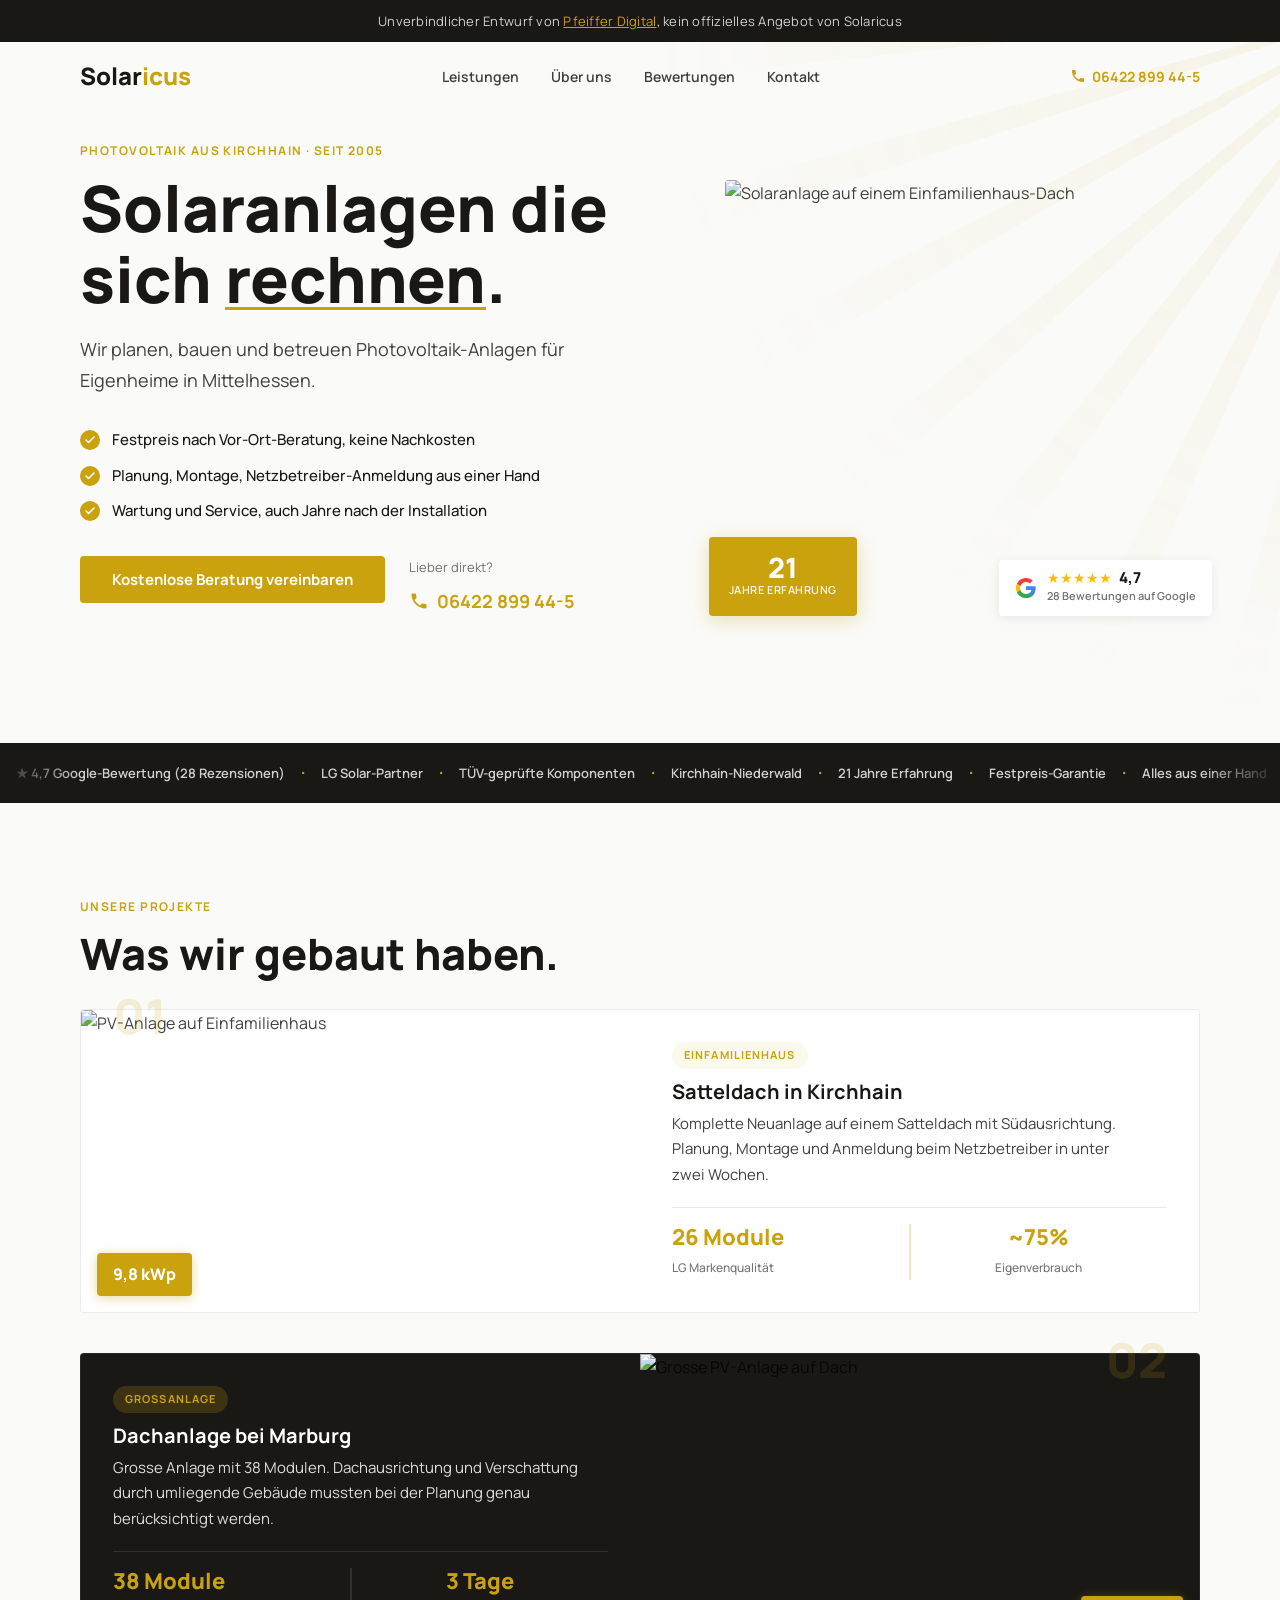
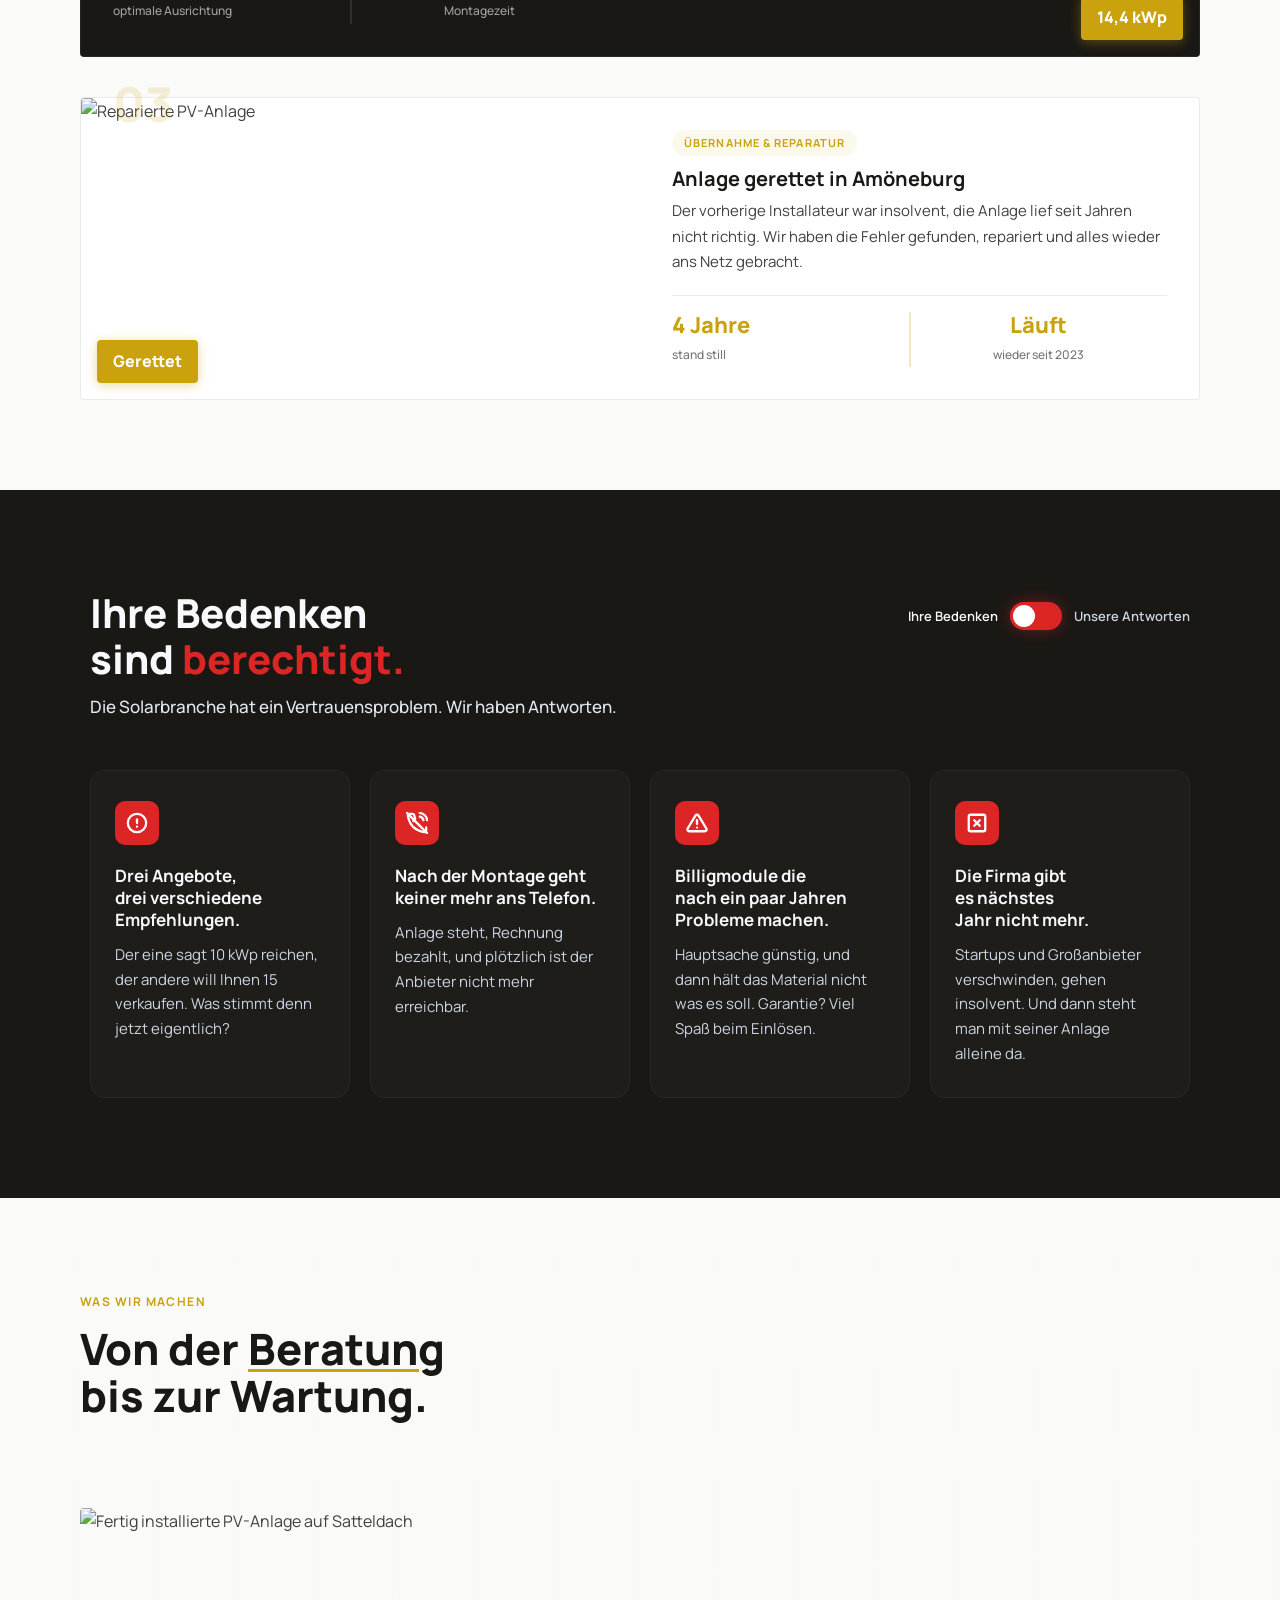
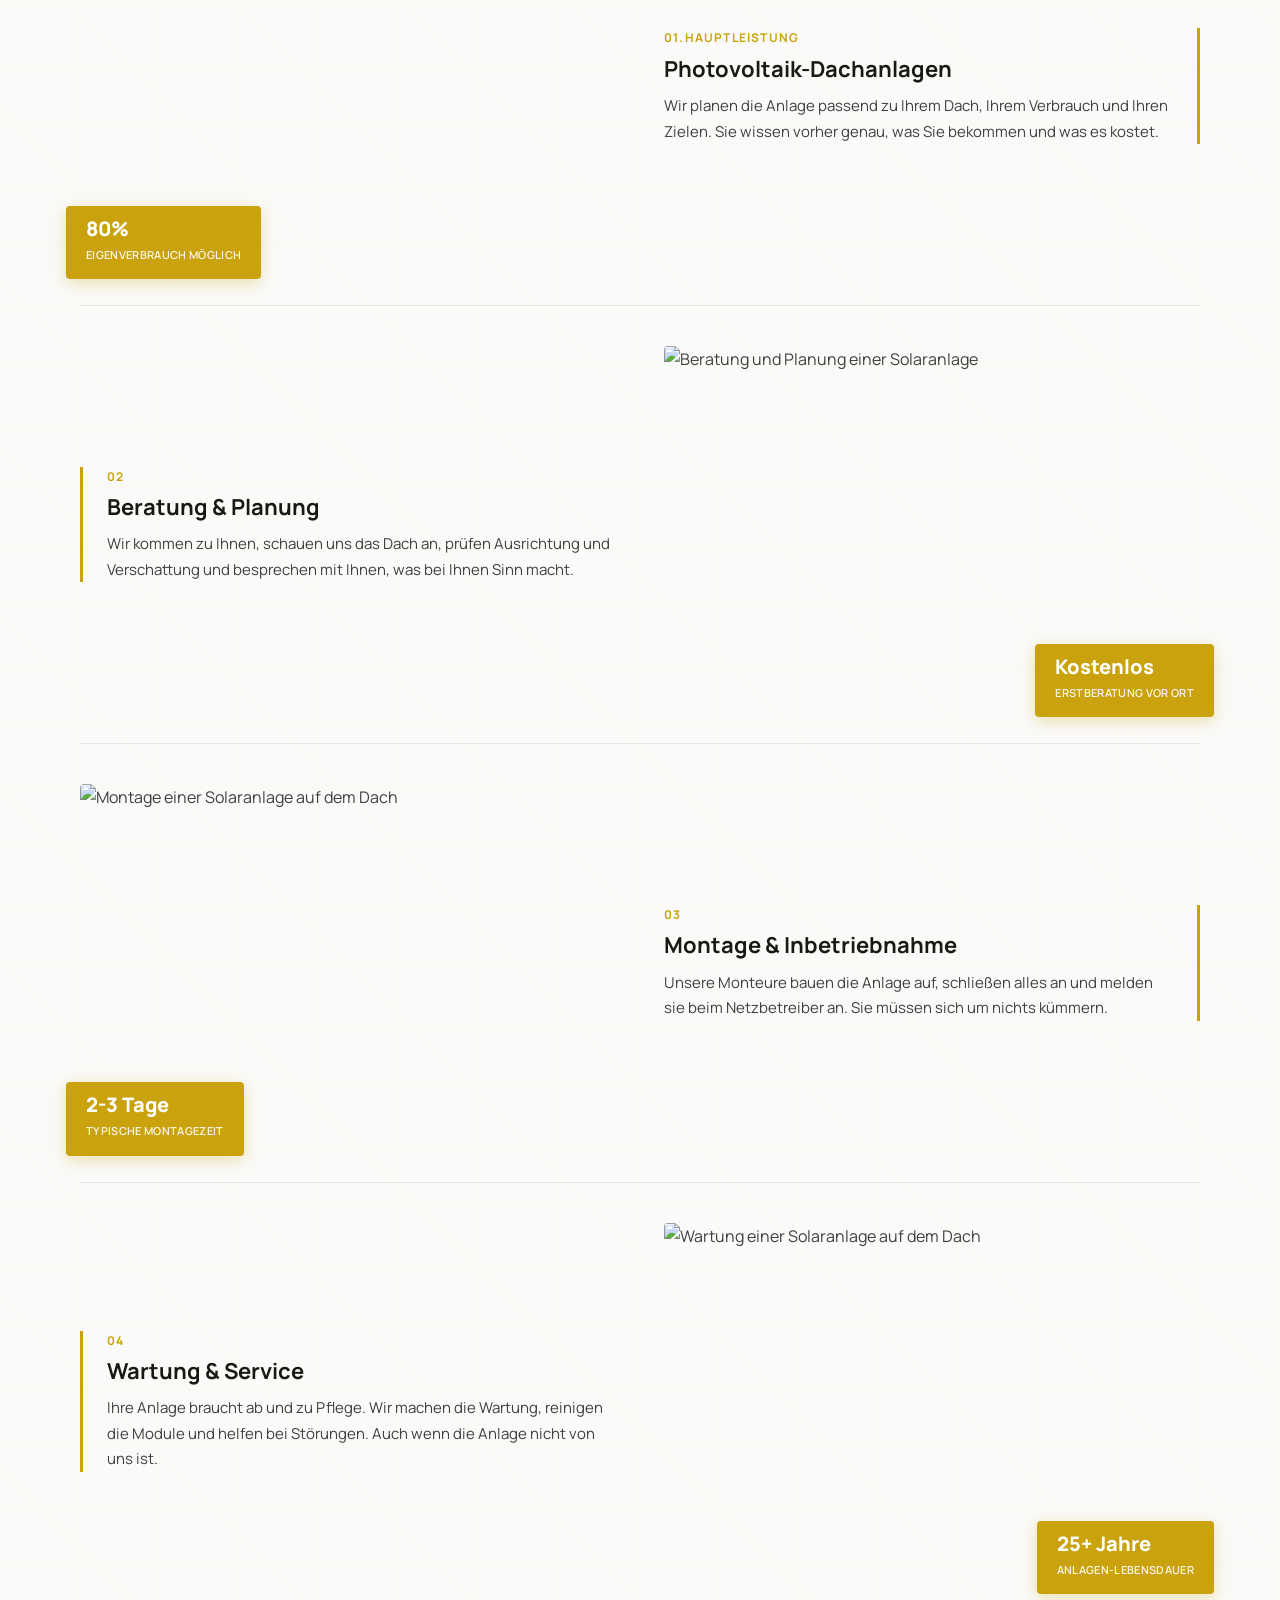
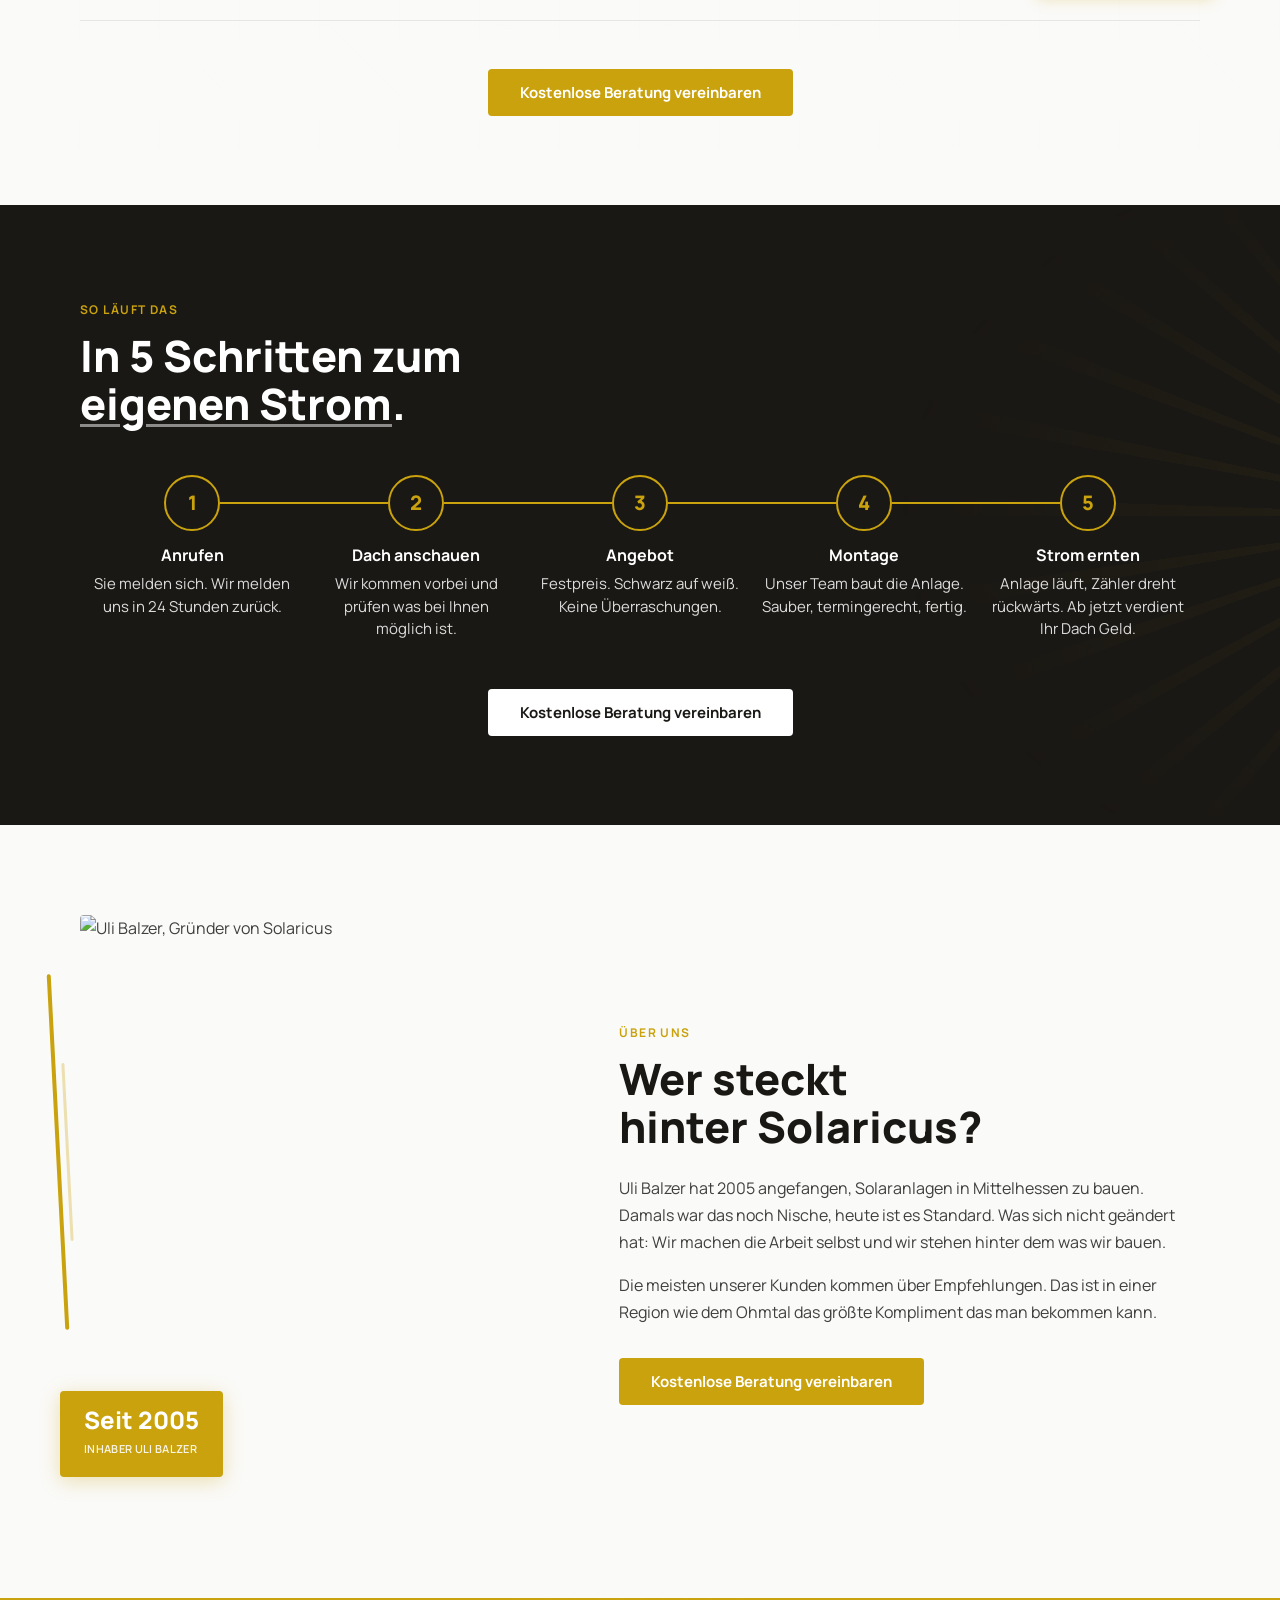
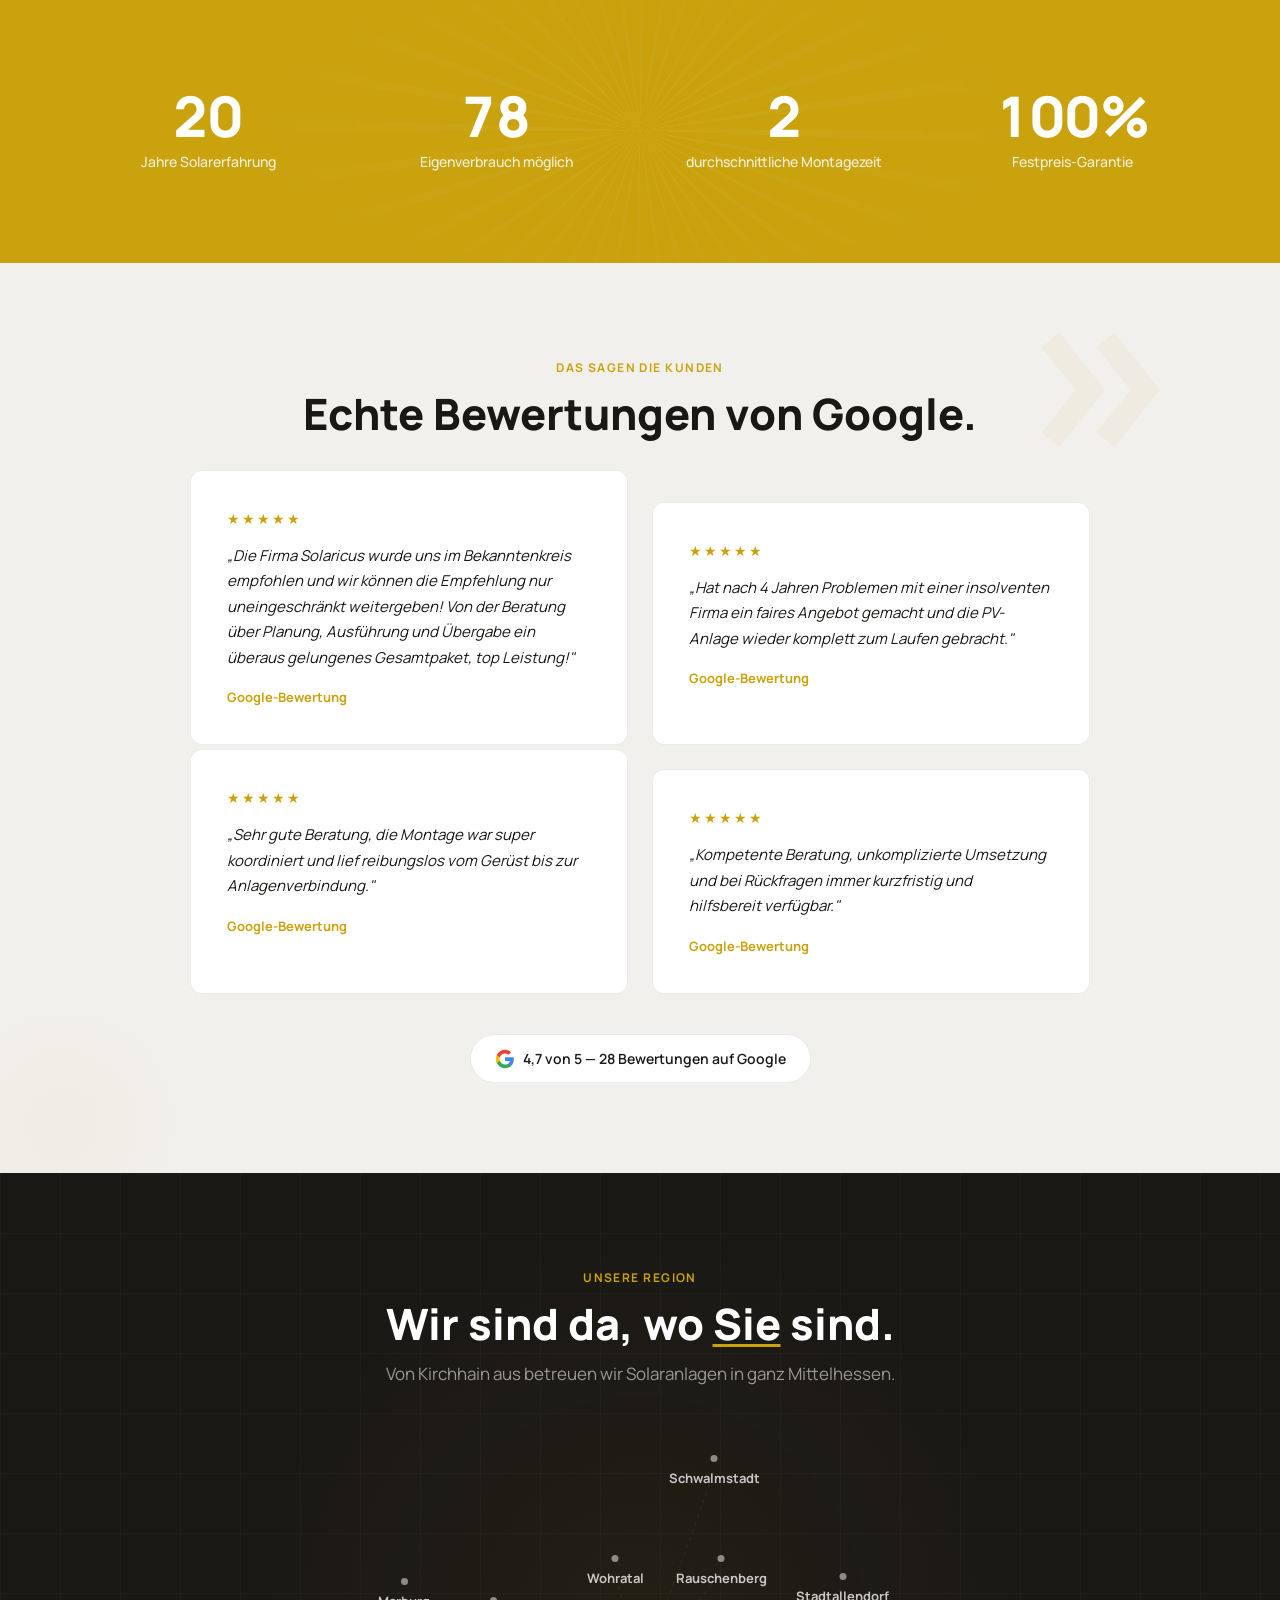
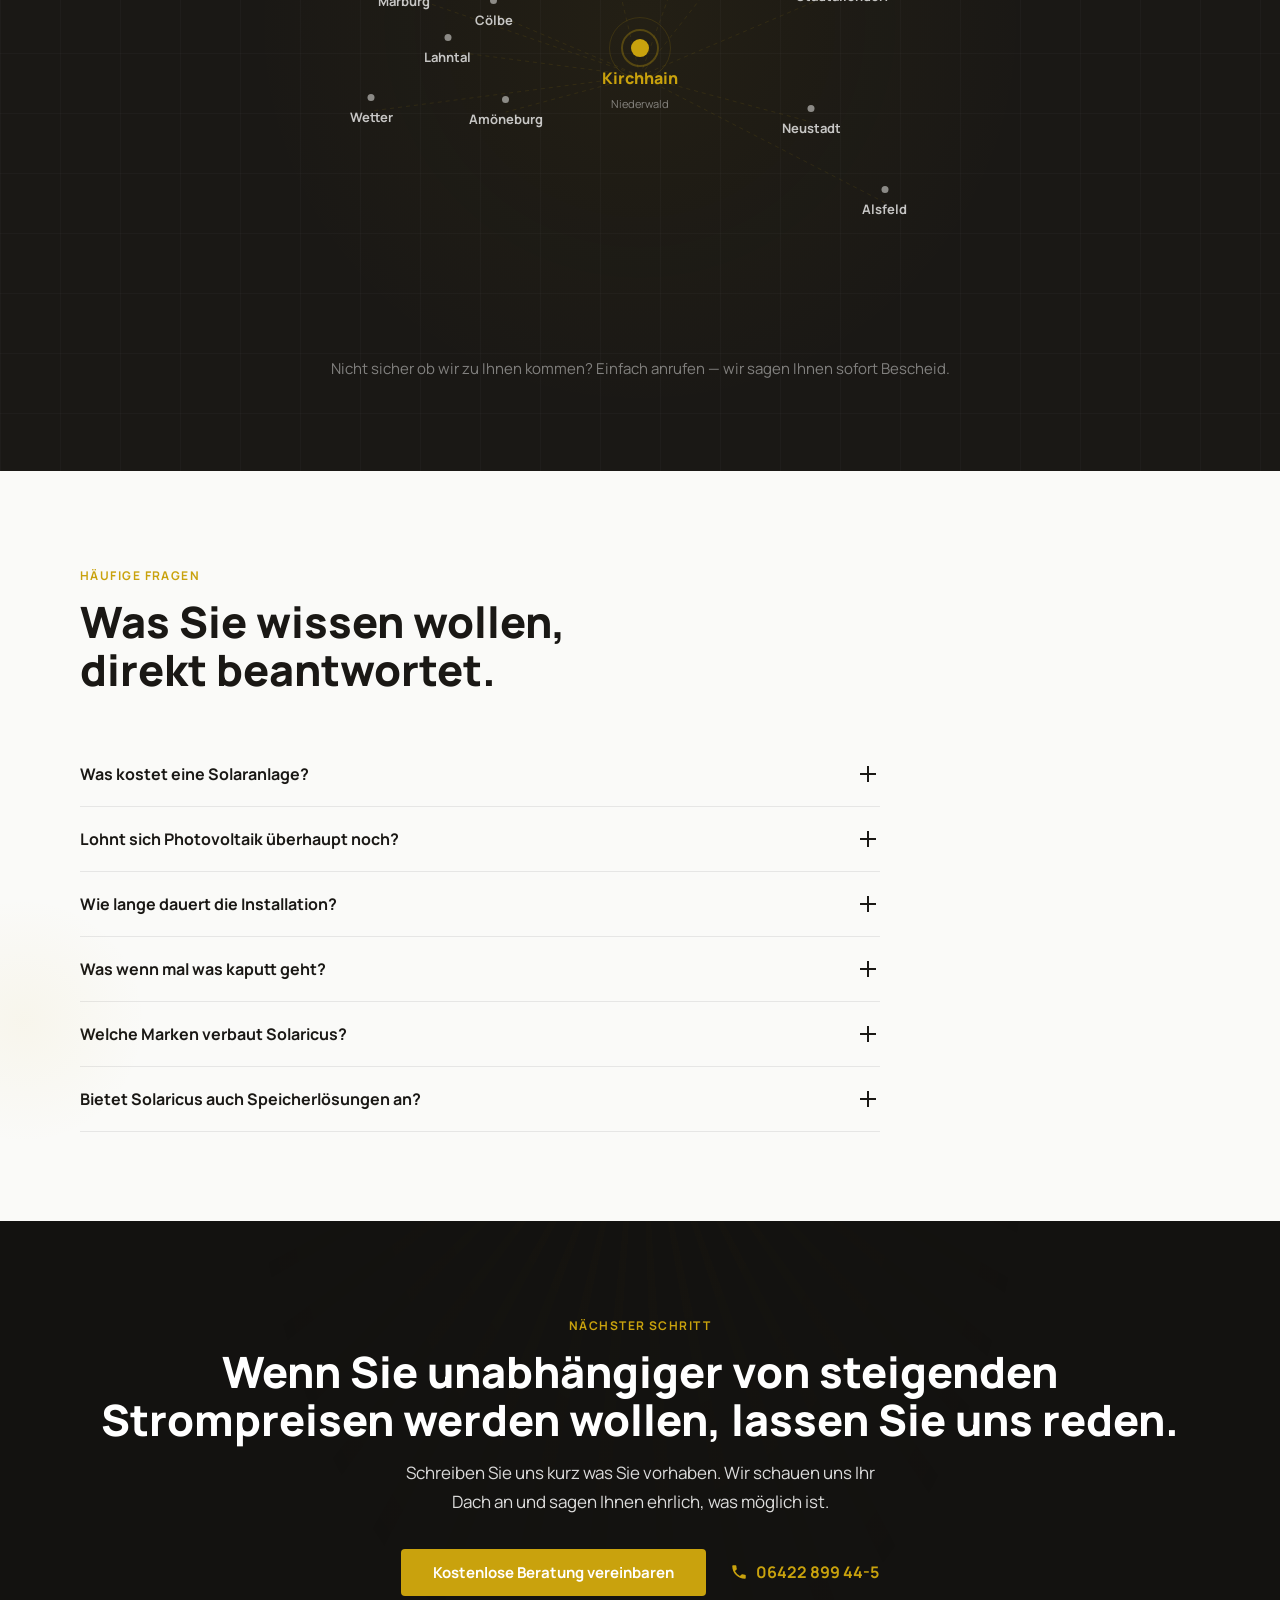
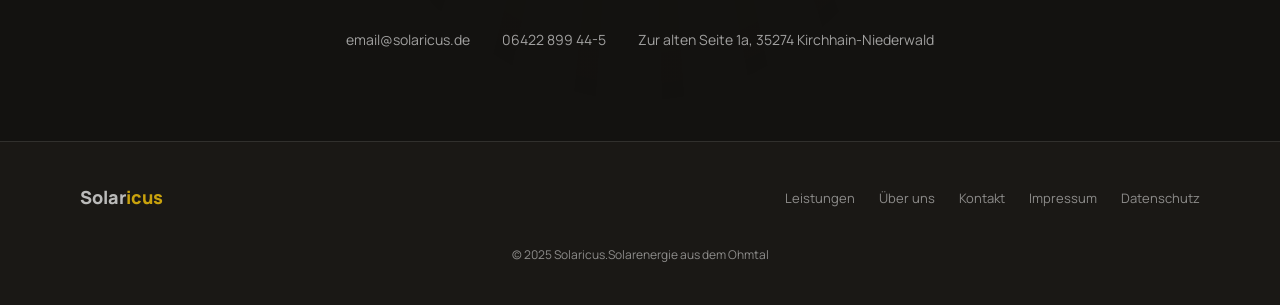
==== index.html @ 4ed1b89c "feat: Solaricus Demo-Website — Entwurf für Kaltakquise" ====
<!DOCTYPE html>
<html lang="de">
<head>
  <meta charset="UTF-8">
  <meta name="viewport" content="width=device-width, initial-scale=1.0">
  <meta name="robots" content="noindex, nofollow">
  <title>Solaricus.Photovoltaik aus Kirchhain | Seit 2005</title>
  <meta name="description" content="Photovoltaik-Anlagen aus Kirchhain. Persoenliche Beratung, saubere Montage, dauerhafter Service. Solaricus, seit 2005 in Mittelhessen.">
  <link rel="stylesheet" href="style.css">
</head>
<body>

<!-- Design-Konzept: Warme Authentizitaet mit Solar-Amber. Geometrische Sonnenstrahlen als Star of the Show.
     Manrope 800/400. Harte Kanten, persoenlich, regional. Amber statt Blau = Sonne/Waerme. -->
<!-- Design-Richtung: Warme Authentizitaet | Branche: Handwerk (Solar/PV) -->
<!-- Marketing-Botschaft: Tschuess Stromrechnung. Hallo Unabhaengigkeit. Seit 2005 aus Kirchhain. -->

<!-- Entwurf-Banner -->
<div class="entwurf-banner">
  Unverbindlicher Entwurf von <a href="https://pfeifferdigital.de" target="_blank">Pfeiffer Digital</a>, kein offizielles Angebot von Solaricus
</div>

<a href="#main-content" class="skip-link">Zum Inhalt springen</a>

<!-- ============ NAV ============ -->
<nav class="nav" role="navigation" aria-label="Hauptnavigation">
  <div class="container nav__inner">
    <a href="#" class="nav__logo">Solar<span>icus</span></a>
    <ul class="nav__links">
      <li><a href="#leistungen">Leistungen</a></li>
      <li><a href="#ueber-uns">Über uns</a></li>
      <li><a href="#bewertungen">Bewertungen</a></li>
      <li><a href="#kontakt">Kontakt</a></li>
    </ul>
    <a href="tel:0642289944-5" class="nav__tel" aria-label="Anrufen: 06422 899 44-5">
      <svg viewBox="0 0 24 24" aria-hidden="true"><path d="M6.62 10.79a15.053 15.053 0 006.59 6.59l2.2-2.2a1.003 1.003 0 011.01-.24c1.12.37 2.33.57 3.57.57.55 0 1 .45 1 1V20c0 .55-.45 1-1 1-9.39 0-17-7.61-17-17 0-.55.45-1 1-1h3.5c.55 0 1 .45 1 1 0 1.25.2 2.45.57 3.57.11.35.03.74-.25 1.02l-2.2 2.2z"/></svg>
      06422 899 44-5
    </a>
    <a href="formular.html" class="btn btn--primary nav__cta">Beratung</a>
  </div>
</nav>

<!-- ============ HERO ============ -->
<section class="hero section">
  <div class="container hero__inner">
    <div class="hero__content">
      <div class="kicker">Photovoltaik aus Kirchhain · seit 2005</div>
      <h1>Solaranlagen die sich <span class="highlight">rechnen</span>.</h1>
      <p class="hero__sub">Wir planen, bauen und betreuen Photovoltaik-Anlagen für Eigenheime in Mittelhessen.</p>
      <ul class="hero__usps">
        <li>Festpreis nach Vor-Ort-Beratung, keine Nachkosten</li>
        <li>Planung, Montage, Netzbetreiber-Anmeldung aus einer Hand</li>
        <li>Wartung und Service, auch Jahre nach der Installation</li>
      </ul>
      <div class="hero__actions">
        <div class="hero__actions-left">
          <a href="formular.html" class="btn btn--primary">Kostenlose Beratung vereinbaren</a>
        </div>
        <div>
          <span class="hero__tel-label">Lieber direkt?</span>
          <a href="tel:0642289944-5" class="hero__tel">
            <svg viewBox="0 0 24 24" aria-hidden="true"><path d="M6.62 10.79a15.053 15.053 0 006.59 6.59l2.2-2.2a1.003 1.003 0 011.01-.24c1.12.37 2.33.57 3.57.57.55 0 1 .45 1 1V20c0 .55-.45 1-1 1-9.39 0-17-7.61-17-17 0-.55.45-1 1-1h3.5c.55 0 1 .45 1 1 0 1.25.2 2.45.57 3.57.11.35.03.74-.25 1.02l-2.2 2.2z"/></svg>
            06422 899 44-5
          </a>
        </div>
      </div>
    </div>
    <div class="hero__visual">
      <img class="hero__img" src="https://solarenergie-marburg.de/wp-content/uploads/elementor/thumbs/IMG_0797-e1698057020875-qea4q0udapy98fqv9lkmqkvvqqk4eupxuc2egml5eu.jpg" alt="Solaranlage auf einem Einfamilienhaus-Dach">
      <div class="hero__badge">
        <div class="hero__badge-number">21</div>
        <div class="hero__badge-text">Jahre Erfahrung</div>
      </div>
      <div class="hero__google-badge">
        <svg class="hero__google-icon" viewBox="0 0 24 24" aria-hidden="true"><path d="M22.56 12.25c0-.78-.07-1.53-.2-2.25H12v4.26h5.92a5.06 5.06 0 01-2.2 3.32v2.77h3.57c2.08-1.92 3.28-4.74 3.28-8.1z" fill="#4285F4"/><path d="M12 23c2.97 0 5.46-.98 7.28-2.66l-3.57-2.77c-.98.66-2.23 1.06-3.71 1.06-2.86 0-5.29-1.93-6.16-4.53H2.18v2.84C3.99 20.53 7.7 23 12 23z" fill="#34A853"/><path d="M5.84 14.09c-.22-.66-.35-1.36-.35-2.09s.13-1.43.35-2.09V7.07H2.18C1.43 8.55 1 10.22 1 12s.43 3.45 1.18 4.93l2.85-2.22.81-.62z" fill="#FBBC05"/><path d="M12 5.38c1.62 0 3.06.56 4.21 1.64l3.15-3.15C17.45 2.09 14.97 1 12 1 7.7 1 3.99 3.47 2.18 7.07l3.66 2.84c.87-2.6 3.3-4.53 6.16-4.53z" fill="#EA4335"/></svg>
        <div class="hero__google-info">
          <div class="hero__google-sterne">★★★★★ <span>4,7</span></div>
          <div class="hero__google-text">28 Bewertungen auf Google</div>
        </div>
      </div>
    </div>
  </div>
</section>

<!-- ============ TRUST-MARQUEE ============ -->
<div class="trust-marquee">
  <div class="trust-marquee__track">
    <div class="trust-marquee__items">
      <span class="trust-marquee__item">★ 4,7 Google-Bewertung (28 Rezensionen)</span>
      <span class="trust-marquee__dot">·</span>
      <span class="trust-marquee__item">LG Solar-Partner</span>
      <span class="trust-marquee__dot">·</span>
      <span class="trust-marquee__item">TÜV-geprüfte Komponenten</span>
      <span class="trust-marquee__dot">·</span>
      <span class="trust-marquee__item">Kirchhain-Niederwald</span>
      <span class="trust-marquee__dot">·</span>
      <span class="trust-marquee__item">21 Jahre Erfahrung</span>
      <span class="trust-marquee__dot">·</span>
      <span class="trust-marquee__item">Festpreis-Garantie</span>
      <span class="trust-marquee__dot">·</span>
      <span class="trust-marquee__item">Alles aus einer Hand</span>
      <span class="trust-marquee__dot">·</span>
      <span class="trust-marquee__item">Wartung & Service inklusive</span>
      <span class="trust-marquee__dot">·</span>
    </div>
    <div class="trust-marquee__items" aria-hidden="true">
      <span class="trust-marquee__item">★ 4,7 Google-Bewertung (28 Rezensionen)</span>
      <span class="trust-marquee__dot">·</span>
      <span class="trust-marquee__item">LG Solar-Partner</span>
      <span class="trust-marquee__dot">·</span>
      <span class="trust-marquee__item">TÜV-geprüfte Komponenten</span>
      <span class="trust-marquee__dot">·</span>
      <span class="trust-marquee__item">Kirchhain-Niederwald</span>
      <span class="trust-marquee__dot">·</span>
      <span class="trust-marquee__item">21 Jahre Erfahrung</span>
      <span class="trust-marquee__dot">·</span>
      <span class="trust-marquee__item">Festpreis-Garantie</span>
      <span class="trust-marquee__dot">·</span>
      <span class="trust-marquee__item">Alles aus einer Hand</span>
      <span class="trust-marquee__dot">·</span>
      <span class="trust-marquee__item">Wartung & Service inklusive</span>
      <span class="trust-marquee__dot">·</span>
    </div>
    <div class="trust-marquee__items" aria-hidden="true">
      <span class="trust-marquee__item">★ 4,7 Google-Bewertung (28 Rezensionen)</span>
      <span class="trust-marquee__dot">·</span>
      <span class="trust-marquee__item">LG Solar-Partner</span>
      <span class="trust-marquee__dot">·</span>
      <span class="trust-marquee__item">TÜV-geprüfte Komponenten</span>
      <span class="trust-marquee__dot">·</span>
      <span class="trust-marquee__item">Kirchhain-Niederwald</span>
      <span class="trust-marquee__dot">·</span>
      <span class="trust-marquee__item">21 Jahre Erfahrung</span>
      <span class="trust-marquee__dot">·</span>
      <span class="trust-marquee__item">Festpreis-Garantie</span>
      <span class="trust-marquee__dot">·</span>
      <span class="trust-marquee__item">Alles aus einer Hand</span>
      <span class="trust-marquee__dot">·</span>
      <span class="trust-marquee__item">Wartung & Service inklusive</span>
      <span class="trust-marquee__dot">·</span>
    </div>
  </div>
</div>

<main id="main-content">

<!-- ============ FALLSTUDIEN ============ -->
<section class="fallstudien section">
  <div class="container">
    <div class="fallstudien__header reveal">
      <div class="kicker">Unsere Projekte</div>
      <h2>Was wir gebaut haben.</h2>
    </div>
    <div class="fallstudien__grid">

      <div class="fallstudie reveal" data-nr="01">
        <div class="fallstudie__img-wrap">
          <img class="fallstudie__img" loading="lazy" src="https://solarenergie-marburg.de/wp-content/uploads/2023/10/IMG_1129-scaled.jpg" alt="PV-Anlage auf Einfamilienhaus">
          <div class="fallstudie__img-badge">9,8 kWp</div>
        </div>
        <div class="fallstudie__content">
          <div class="fallstudie__tag">Einfamilienhaus</div>
          <h3>Satteldach in Kirchhain</h3>
          <p>Komplette Neuanlage auf einem Satteldach mit Südausrichtung. Planung, Montage und Anmeldung beim Netzbetreiber in unter zwei Wochen.</p>
          <div class="fallstudie__stats">
            <div class="fallstudie__stat">
              <span class="fallstudie__stat-wert">26 Module</span>
              <span class="fallstudie__stat-label">LG Markenqualität</span>
            </div>
            <div class="fallstudie__stat">
              <span class="fallstudie__stat-wert">~75%</span>
              <span class="fallstudie__stat-label">Eigenverbrauch</span>
            </div>
          </div>
        </div>
      </div>

      <div class="fallstudie fallstudie--dunkel reveal delay-1" data-nr="02">
        <div class="fallstudie__img-wrap">
          <img class="fallstudie__img" loading="lazy" src="https://solarenergie-marburg.de/wp-content/uploads/2023/10/IMG_0608-scaled.jpg" alt="Grosse PV-Anlage auf Dach">
          <div class="fallstudie__img-badge">14,4 kWp</div>
        </div>
        <div class="fallstudie__content">
          <div class="fallstudie__tag">Grossanlage</div>
          <h3>Dachanlage bei Marburg</h3>
          <p>Grosse Anlage mit 38 Modulen. Dachausrichtung und Verschattung durch umliegende Gebäude mussten bei der Planung genau berücksichtigt werden.</p>
          <div class="fallstudie__stats">
            <div class="fallstudie__stat">
              <span class="fallstudie__stat-wert">38 Module</span>
              <span class="fallstudie__stat-label">optimale Ausrichtung</span>
            </div>
            <div class="fallstudie__stat">
              <span class="fallstudie__stat-wert">3 Tage</span>
              <span class="fallstudie__stat-label">Montagezeit</span>
            </div>
          </div>
        </div>
      </div>

      <div class="fallstudie reveal delay-2" data-nr="03">
        <div class="fallstudie__img-wrap">
          <img class="fallstudie__img" loading="lazy" src="https://solarenergie-marburg.de/wp-content/uploads/2023/10/IMG_0505-scaled.jpg" alt="Reparierte PV-Anlage">
          <div class="fallstudie__img-badge">Gerettet</div>
        </div>
        <div class="fallstudie__content">
          <div class="fallstudie__tag">Übernahme &amp; Reparatur</div>
          <h3>Anlage gerettet in Amöneburg</h3>
          <p>Der vorherige Installateur war insolvent, die Anlage lief seit Jahren nicht richtig. Wir haben die Fehler gefunden, repariert und alles wieder ans Netz gebracht.</p>
          <div class="fallstudie__stats">
            <div class="fallstudie__stat">
              <span class="fallstudie__stat-wert">4 Jahre</span>
              <span class="fallstudie__stat-label">stand still</span>
            </div>
            <div class="fallstudie__stat">
              <span class="fallstudie__stat-wert">Läuft</span>
              <span class="fallstudie__stat-label">wieder seit 2023</span>
            </div>
          </div>
        </div>
      </div>

    </div>
  </div>
</section>

<!-- ============ PROBLEM / LÖSUNG TOGGLE ============ -->
<section class="ps-section">
  <div class="ps-container">

    <div class="ps-header">
      <div class="ps-header-text">
        <h2 class="ps-headline">Ihre Bedenken sind <span class="ps-highlight">berechtigt.</span></h2>
        <p class="ps-subline">Die Solarbranche hat ein Vertrauensproblem. Wir haben Antworten.</p>
      </div>
      <div class="ps-toggle-wrapper">
        <span class="ps-toggle-label ps-label-problems ps-label-active">Ihre Bedenken</span>
        <button class="ps-toggle" aria-label="Zwischen Bedenken und Antworten wechseln">
          <span class="ps-toggle-knob"></span>
        </button>
        <span class="ps-toggle-label ps-label-solutions">Unsere Antworten</span>
      </div>
    </div>

    <div class="ps-grid">

      <div class="ps-card">
        <div class="ps-icon-wrap">
          <div class="ps-icon-box ps-icon-problem">
            <svg class="ps-icon" viewBox="0 0 24 24" fill="none" stroke="currentColor" stroke-width="2.5" stroke-linecap="round" stroke-linejoin="round"><circle cx="12" cy="12" r="10"></circle><line x1="12" y1="8" x2="12" y2="12"></line><line x1="12" y1="16" x2="12.01" y2="16"></line></svg>
          </div>
          <div class="ps-icon-box ps-icon-solution">
            <svg class="ps-icon" viewBox="0 0 24 24" fill="none" stroke="currentColor" stroke-width="2.5" stroke-linecap="round" stroke-linejoin="round"><path d="M22 11.08V12a10 10 0 11-5.93-9.14"></path><polyline points="22 4 12 14.01 9 11.01"></polyline></svg>
          </div>
        </div>
        <div class="ps-card-body">
          <div class="ps-text-block ps-block-problem">
            <h3 class="ps-title">Drei Angebote, drei verschiedene Empfehlungen.</h3>
            <p class="ps-desc">Der eine sagt 10 kWp reichen, der andere will Ihnen 15 verkaufen. Was stimmt denn jetzt eigentlich?</p>
          </div>
          <div class="ps-text-block ps-block-solution">
            <h3 class="ps-title">Eine ehrliche Einschätzung, ein klarer Preis.</h3>
            <p class="ps-desc">Wir schauen uns Ihr Dach an und sagen Ihnen, was Sinn macht. Festpreis, keine Nachforderungen.</p>
          </div>
        </div>
      </div>

      <div class="ps-card">
        <div class="ps-icon-wrap">
          <div class="ps-icon-box ps-icon-problem">
            <svg class="ps-icon" viewBox="0 0 24 24" fill="none" stroke="currentColor" stroke-width="2.5" stroke-linecap="round" stroke-linejoin="round"><path d="M15.05 5A5 5 0 0119 8.95M15.05 1A9 9 0 0123 8.94m-1 7.98v3a2 2 0 01-2.18 2 19.79 19.79 0 01-8.63-3.07 19.5 19.5 0 01-6-6 19.79 19.79 0 01-3.07-8.67A2 2 0 014.11 2h3a2 2 0 012 1.72c.127.96.361 1.903.7 2.81a2 2 0 01-.45 2.11L8.09 9.91"></path><line x1="1" y1="1" x2="23" y2="23"></line></svg>
          </div>
          <div class="ps-icon-box ps-icon-solution">
            <svg class="ps-icon" viewBox="0 0 24 24" fill="none" stroke="currentColor" stroke-width="2.5" stroke-linecap="round" stroke-linejoin="round"><path d="M22 16.92v3a2 2 0 01-2.18 2 19.79 19.79 0 01-8.63-3.07 19.5 19.5 0 01-6-6 19.79 19.79 0 01-3.07-8.67A2 2 0 014.11 2h3a2 2 0 012 1.72 12.84 12.84 0 00.7 2.81 2 2 0 01-.45 2.11L8.09 9.91a16 16 0 006 6l1.27-1.27a2 2 0 012.11-.45 12.84 12.84 0 002.81.7A2 2 0 0122 16.92z"></path></svg>
          </div>
        </div>
        <div class="ps-card-body">
          <div class="ps-text-block ps-block-problem">
            <h3 class="ps-title">Nach der Montage geht keiner mehr ans Telefon.</h3>
            <p class="ps-desc">Anlage steht, Rechnung bezahlt, und plötzlich ist der Anbieter nicht mehr erreichbar.</p>
          </div>
          <div class="ps-text-block ps-block-solution">
            <h3 class="ps-title">Wir sind auch in 10 Jahren noch erreichbar.</h3>
            <p class="ps-desc">Wartung, Reinigung, Reparatur. Wir kümmern uns um Ihre Anlage, solange sie läuft.</p>
          </div>
        </div>
      </div>

      <div class="ps-card">
        <div class="ps-icon-wrap">
          <div class="ps-icon-box ps-icon-problem">
            <svg class="ps-icon" viewBox="0 0 24 24" fill="none" stroke="currentColor" stroke-width="2.5" stroke-linecap="round" stroke-linejoin="round"><path d="M10.29 3.86L1.82 18a2 2 0 001.71 3h16.94a2 2 0 001.71-3L13.71 3.86a2 2 0 00-3.42 0z"></path><line x1="12" y1="9" x2="12" y2="13"></line><line x1="12" y1="17" x2="12.01" y2="17"></line></svg>
          </div>
          <div class="ps-icon-box ps-icon-solution">
            <svg class="ps-icon" viewBox="0 0 24 24" fill="none" stroke="currentColor" stroke-width="2.5" stroke-linecap="round" stroke-linejoin="round"><path d="M12 22s8-4 8-10V5l-8-3-8 3v7c0 6 8 10 8 10z"></path></svg>
          </div>
        </div>
        <div class="ps-card-body">
          <div class="ps-text-block ps-block-problem">
            <h3 class="ps-title">Billigmodule die nach ein paar Jahren Probleme machen.</h3>
            <p class="ps-desc">Hauptsache günstig, und dann hält das Material nicht was es soll. Garantie? Viel Spaß beim Einlösen.</p>
          </div>
          <div class="ps-text-block ps-block-solution">
            <h3 class="ps-title">Nur TÜV-geprüfte Markenqualität.</h3>
            <p class="ps-desc">Wir verbauen Module und Wechselrichter die TÜV Rheinland und Stiftung Warentest geprüft haben. Mit Garantie.</p>
          </div>
        </div>
      </div>

      <div class="ps-card">
        <div class="ps-icon-wrap">
          <div class="ps-icon-box ps-icon-problem">
            <svg class="ps-icon" viewBox="0 0 24 24" fill="none" stroke="currentColor" stroke-width="2.5" stroke-linecap="round" stroke-linejoin="round"><rect x="3" y="3" width="18" height="18" rx="2" ry="2"></rect><line x1="9" y1="9" x2="15" y2="15"></line><line x1="15" y1="9" x2="9" y2="15"></line></svg>
          </div>
          <div class="ps-icon-box ps-icon-solution">
            <svg class="ps-icon" viewBox="0 0 24 24" fill="none" stroke="currentColor" stroke-width="2.5" stroke-linecap="round" stroke-linejoin="round"><path d="M3 9l9-7 9 7v11a2 2 0 01-2 2H5a2 2 0 01-2-2z"></path><polyline points="9 22 9 12 15 12 15 22"></polyline></svg>
          </div>
        </div>
        <div class="ps-card-body">
          <div class="ps-text-block ps-block-problem">
            <h3 class="ps-title">Die Firma gibt es nächstes Jahr nicht mehr.</h3>
            <p class="ps-desc">Startups und Großanbieter verschwinden, gehen insolvent. Und dann steht man mit seiner Anlage alleine da.</p>
          </div>
          <div class="ps-text-block ps-block-solution">
            <h3 class="ps-title">Ein Familienbetrieb, der bleibt.</h3>
            <p class="ps-desc">Wir leben und arbeiten hier. Die meisten Kunden kommen über Empfehlungen von Nachbarn.</p>
          </div>
        </div>
      </div>

    </div>
  </div>
</section>

<!-- ============ LEISTUNGEN ============ -->
<section class="leistungen section" id="leistungen">
  <div class="container">
    <div class="leistungen__header reveal">
      <div class="kicker">Was wir machen</div>
      <h2>Von der <span class="highlight">Beratung</span> bis zur Wartung.</h2>
    </div>

    <div class="leistung reveal">
      <div class="leistung__text">
        <div class="leistung__nummer">01.HAUPTLEISTUNG</div>
        <h3>Photovoltaik-Dachanlagen</h3>
        <p>Wir planen die Anlage passend zu Ihrem Dach, Ihrem Verbrauch und Ihren Zielen. Sie wissen vorher genau, was Sie bekommen und was es kostet.</p>
      </div>
      <div class="leistung__visual">
        <img class="leistung__img" loading="lazy" src="https://solarenergie-marburg.de/wp-content/uploads/2023/10/IMG_0170-scaled.jpg" alt="Fertig installierte PV-Anlage auf Satteldach">
        <div class="leistung__badge">
          <span class="leistung__badge-wert">80%</span>
          <span class="leistung__badge-text">Eigenverbrauch möglich</span>
        </div>
      </div>
    </div>

    <div class="leistung reveal">
      <div class="leistung__text">
        <div class="leistung__nummer">02</div>
        <h3>Beratung &amp; Planung</h3>
        <p>Wir kommen zu Ihnen, schauen uns das Dach an, prüfen Ausrichtung und Verschattung und besprechen mit Ihnen, was bei Ihnen Sinn macht.</p>
      </div>
      <div class="leistung__visual">
        <img class="leistung__img" loading="lazy" src="https://solarenergie-marburg.de/wp-content/uploads/2023/10/thumb_10738453.jpeg" alt="Beratung und Planung einer Solaranlage">
        <div class="leistung__badge leistung__badge--rechts">
          <span class="leistung__badge-wert">Kostenlos</span>
          <span class="leistung__badge-text">Erstberatung vor Ort</span>
        </div>
      </div>
    </div>

    <div class="leistung reveal">
      <div class="leistung__text">
        <div class="leistung__nummer">03</div>
        <h3>Montage &amp; Inbetriebnahme</h3>
        <p>Unsere Monteure bauen die Anlage auf, schließen alles an und melden sie beim Netzbetreiber an. Sie müssen sich um nichts kümmern.</p>
      </div>
      <div class="leistung__visual">
        <img class="leistung__img" loading="lazy" src="https://solarenergie-marburg.de/wp-content/uploads/2023/10/thumb_10738455-1.jpeg" alt="Montage einer Solaranlage auf dem Dach">
        <div class="leistung__badge">
          <span class="leistung__badge-wert">2-3 Tage</span>
          <span class="leistung__badge-text">typische Montagezeit</span>
        </div>
      </div>
    </div>

    <div class="leistung reveal">
      <div class="leistung__text">
        <div class="leistung__nummer">04</div>
        <h3>Wartung &amp; Service</h3>
        <p>Ihre Anlage braucht ab und zu Pflege. Wir machen die Wartung, reinigen die Module und helfen bei Störungen. Auch wenn die Anlage nicht von uns ist.</p>
      </div>
      <div class="leistung__visual">
        <img class="leistung__img" loading="lazy" src="https://solarenergie-marburg.de/wp-content/uploads/2023/10/IMG_0708-scaled.jpg" alt="Wartung einer Solaranlage auf dem Dach">
        <div class="leistung__badge leistung__badge--rechts">
          <span class="leistung__badge-wert">25+ Jahre</span>
          <span class="leistung__badge-text">Anlagen-Lebensdauer</span>
        </div>
      </div>
    </div>

    <div class="leistungen__cta reveal">
      <a href="formular.html" class="btn btn--primary">Kostenlose Beratung vereinbaren</a>
    </div>
  </div>
</section>

<!-- ============ PROZESS ============ -->
<section class="prozess section noise">
  <div class="container">
    <div class="prozess__header reveal">
      <div class="kicker">So läuft das</div>
      <h2>In 5 Schritten zum <span class="highlight highlight--hell">eigenen Strom</span>.</h2>
    </div>
    <ol class="prozess__stepper">
      <li class="prozess__step">
        <h3>Anrufen</h3>
        <p>Sie melden sich. Wir melden uns in 24 Stunden zurück.</p>
      </li>
      <li class="prozess__step">
        <h3>Dach anschauen</h3>
        <p>Wir kommen vorbei und prüfen was bei Ihnen möglich ist.</p>
      </li>
      <li class="prozess__step">
        <h3>Angebot</h3>
        <p>Festpreis. Schwarz auf weiß. Keine Überraschungen.</p>
      </li>
      <li class="prozess__step">
        <h3>Montage</h3>
        <p>Unser Team baut die Anlage. Sauber, termingerecht, fertig.</p>
      </li>
      <li class="prozess__step">
        <h3>Strom ernten</h3>
        <p>Anlage läuft, Zähler dreht rückwärts. Ab jetzt verdient Ihr Dach Geld.</p>
      </li>
    </ol>
    <div class="prozess__cta reveal">
      <a href="formular.html" class="btn btn--hell">Kostenlose Beratung vereinbaren</a>
    </div>
  </div>
</section>

<!-- ============ UEBER UNS ============ -->
<section class="ueber-uns section" id="ueber-uns">
  <div class="container ueber-uns__inner">
    <div class="ueber-uns__img-wrap reveal">
      <img class="ueber-uns__img" loading="lazy" src="https://solarenergie-marburg.de/wp-content/uploads/elementor/thumbs/IMG_0797-e1698057020875-qea4q0udapy98fqv9lkmqkvvqqk4eupxuc2egml5eu.jpg" alt="Uli Balzer, Gründer von Solaricus">
      <div class="ueber-uns__badge">
        <span class="ueber-uns__badge-wert">Seit 2005</span>
        <span class="ueber-uns__badge-text">Inhaber Uli Balzer</span>
      </div>
    </div>
    <div class="ueber-uns__text">
      <div class="kicker reveal">Über uns</div>
      <h2 class="reveal">Wer steckt hinter Solaricus?</h2>
      <p class="reveal">Uli Balzer hat 2005 angefangen, Solaranlagen in Mittelhessen zu bauen. Damals war das noch Nische, heute ist es Standard. Was sich nicht geändert hat: Wir machen die Arbeit selbst und wir stehen hinter dem was wir bauen.</p>
      <p class="reveal">Die meisten unserer Kunden kommen über Empfehlungen. Das ist in einer Region wie dem Ohmtal das größte Kompliment das man bekommen kann.</p>
      <div class="ueber-uns__cta reveal">
        <a href="formular.html" class="btn btn--primary">Kostenlose Beratung vereinbaren</a>
      </div>
    </div>
  </div>
</section>

<!-- ============ ZAHLEN ============ -->
<section class="zahlen section">
  <div class="container">
    <div class="zahlen__grid">
      <div class="zahlen__item reveal delay-1">
        <div class="zahlen__zahl" data-ziel="21" data-suffix="">21</div>
        <div class="zahlen__label">Jahre Solarerfahrung</div>
      </div>
      <div class="zahlen__item reveal delay-2">
        <div class="zahlen__zahl" data-ziel="80" data-suffix="%">80%</div>
        <div class="zahlen__label">Eigenverbrauch möglich</div>
      </div>
      <div class="zahlen__item reveal delay-3">
        <div class="zahlen__zahl" data-ziel="3" data-suffix=" Tage">3 Tage</div>
        <div class="zahlen__label">durchschnittliche Montagezeit</div>
      </div>
      <div class="zahlen__item reveal delay-4">
        <div class="zahlen__zahl">100%</div>
        <div class="zahlen__label">Festpreis-Garantie</div>
      </div>
    </div>
  </div>
</section>

<!-- ============ TESTIMONIALS (Scattered/Tilted) ============ -->
<section class="testimonials section" id="bewertungen">
  <div class="testimonials__deco" aria-hidden="true">»</div>
  <div class="container">
    <div class="testimonials__header reveal" style="text-align: center;">
      <div class="kicker">Das sagen die Kunden</div>
      <h2>Echte Bewertungen von Google.</h2>
    </div>
    <div class="review-grid">
      <div class="review-card reveal">
        <div class="review-stars">★★★★★</div>
        <p class="review-text">„Die Firma Solaricus wurde uns im Bekanntenkreis empfohlen und wir können die Empfehlung nur uneingeschränkt weitergeben! Von der Beratung über Planung, Ausführung und Übergabe ein überaus gelungenes Gesamtpaket, top Leistung!"</p>
        <div class="review-author">Google-Bewertung</div>
      </div>
      <div class="review-card reveal delay-1">
        <div class="review-stars">★★★★★</div>
        <p class="review-text">„Hat nach 4 Jahren Problemen mit einer insolventen Firma ein faires Angebot gemacht und die PV-Anlage wieder komplett zum Laufen gebracht."</p>
        <div class="review-author">Google-Bewertung</div>
      </div>
      <div class="review-card reveal delay-2">
        <div class="review-stars">★★★★★</div>
        <p class="review-text">„Sehr gute Beratung, die Montage war super koordiniert und lief reibungslos vom Gerüst bis zur Anlagenverbindung."</p>
        <div class="review-author">Google-Bewertung</div>
      </div>
      <div class="review-card reveal delay-3">
        <div class="review-stars">★★★★★</div>
        <p class="review-text">„Kompetente Beratung, unkomplizierte Umsetzung und bei Rückfragen immer kurzfristig und hilfsbereit verfügbar."</p>
        <div class="review-author">Google-Bewertung</div>
      </div>
    </div>
    <div class="testimonials__google reveal" style="text-align: center;">
      <div class="google-badge">
        <svg width="20" height="20" viewBox="0 0 24 24" aria-hidden="true"><path d="M22.56 12.25c0-.78-.07-1.53-.2-2.25H12v4.26h5.92a5.06 5.06 0 01-2.2 3.32v2.77h3.57c2.08-1.92 3.28-4.74 3.28-8.1z" fill="#4285F4"/><path d="M12 23c2.97 0 5.46-.98 7.28-2.66l-3.57-2.77c-.98.66-2.23 1.06-3.71 1.06-2.86 0-5.29-1.93-6.16-4.53H2.18v2.84C3.99 20.53 7.7 23 12 23z" fill="#34A853"/><path d="M5.84 14.09c-.22-.66-.35-1.36-.35-2.09s.13-1.43.35-2.09V7.07H2.18C1.43 8.55 1 10.22 1 12s.43 3.45 1.18 4.93l2.85-2.22.81-.62z" fill="#FBBC05"/><path d="M12 5.38c1.62 0 3.06.56 4.21 1.64l3.15-3.15C17.45 2.09 14.97 1 12 1 7.7 1 3.99 3.47 2.18 7.07l3.66 2.84c.87-2.6 3.3-4.53 6.16-4.53z" fill="#EA4335"/></svg>
        4,7 von 5 — 28 Bewertungen auf Google
      </div>
    </div>
  </div>
</section>

<!-- ============ EINZUGSGEBIET (Radial Map) ============ -->
<section class="einzugsgebiet section" id="einzugsgebiet">
  <div class="geo-grid-bg"></div>
  <div class="container">
    <div class="einzugsgebiet__header reveal" style="text-align: center;">
      <div class="kicker">Unsere Region</div>
      <h2>Wir sind da, wo <span class="highlight">Sie</span> sind.</h2>
      <p class="einzugsgebiet__sub">Von Kirchhain aus betreuen wir Solaranlagen in ganz Mittelhessen.</p>
    </div>
    <div class="geo-map" id="geoMap">
      <svg class="geo-lines" id="geoLines"></svg>
      <div class="geo-center">
        <div class="geo-center-dot"></div>
        <div class="geo-center-label">Kirchhain</div>
        <div class="geo-center-sub">Niederwald</div>
      </div>
      <!-- Staedte werden per JS platziert -->
    </div>
    <p class="einzugsgebiet__hinweis reveal">Nicht sicher ob wir zu Ihnen kommen? Einfach anrufen — wir sagen Ihnen sofort Bescheid.</p>
  </div>
</section>

<!-- ============ FAQ ============ -->
<section class="faq section">
  <div class="container">
    <div class="faq__header reveal">
      <div class="kicker">Häufige Fragen</div>
      <h2>Was Sie wissen wollen, direkt beantwortet.</h2>
    </div>
    <div class="faq__liste">
      <div class="faq__item reveal">
        <button class="faq__frage" aria-expanded="false">
          Was kostet eine Solaranlage?
          <span class="faq__icon" aria-hidden="true"></span>
        </button>
        <div class="faq__antwort-wrap">
          <div class="faq__antwort">
            <p>Kommt aufs Dach an. Nach der Vor-Ort-Beratung bekommen Sie ein Festpreis-Angebot. Was drinsteht, gilt, keine versteckten Kosten hinterher.</p>
          </div>
        </div>
      </div>
      <div class="faq__item reveal">
        <button class="faq__frage" aria-expanded="false">
          Lohnt sich Photovoltaik überhaupt noch?
          <span class="faq__icon" aria-hidden="true"></span>
        </button>
        <div class="faq__antwort-wrap">
          <div class="faq__antwort">
            <p>Meistens ja. Durch Eigenverbrauch sparen Sie heute deutlich mehr als durch Einspeisung. Wir rechnen Ihnen ehrlich vor, ob und wann sich das für Ihr Dach amortisiert.</p>
          </div>
        </div>
      </div>
      <div class="faq__item reveal">
        <button class="faq__frage" aria-expanded="false">
          Wie lange dauert die Installation?
          <span class="faq__icon" aria-hidden="true"></span>
        </button>
        <div class="faq__antwort-wrap">
          <div class="faq__antwort">
            <p>Ein normales Einfamilienhaus: 2-3 Tage. Dazu kommt die Anmeldung beim Netzbetreiber, darum kümmern wir uns.</p>
          </div>
        </div>
      </div>
      <div class="faq__item reveal">
        <button class="faq__frage" aria-expanded="false">
          Was wenn mal was kaputt geht?
          <span class="faq__icon" aria-hidden="true"></span>
        </button>
        <div class="faq__antwort-wrap">
          <div class="faq__antwort">
            <p>Sie rufen an, wir kommen. Wartung und Reparatur gehören zu unserem Service, auch für Anlagen die jemand anderes gebaut hat.</p>
          </div>
        </div>
      </div>
      <div class="faq__item reveal">
        <button class="faq__frage" aria-expanded="false">
          Welche Marken verbaut Solaricus?
          <span class="faq__icon" aria-hidden="true"></span>
        </button>
        <div class="faq__antwort-wrap">
          <div class="faq__antwort">
            <p>Nur Module und Wechselrichter die TÜV Rheinland, Stiftung Warentest oder RAL zertifiziert haben. Als LG Solar-Partner setzen wir auf Markenqualität mit langfristiger Garantie.</p>
          </div>
        </div>
      </div>
      <div class="faq__item reveal">
        <button class="faq__frage" aria-expanded="false">
          Bietet Solaricus auch Speicherlösungen an?
          <span class="faq__icon" aria-hidden="true"></span>
        </button>
        <div class="faq__antwort-wrap">
          <div class="faq__antwort">
            <p>Ja, wir beraten Sie auch zu Batteriespeichern. Ob sich ein Speicher für Sie rechnet, besprechen wir im Beratungsgespräch, das hängt von Ihrem Verbrauch und Ihren Zielen ab.</p>
          </div>
        </div>
      </div>
    </div>
  </div>
</section>

<!-- ============ FINALER CTA ============ -->
<section class="cta-final section" id="kontakt">
  <div class="container">
    <div class="kicker reveal">Nächster Schritt</div>
    <h2 class="reveal">Wenn Sie unabhängiger von steigenden Strompreisen werden wollen, lassen Sie uns reden.</h2>
    <p class="cta-final__sub reveal">Schreiben Sie uns kurz was Sie vorhaben. Wir schauen uns Ihr Dach an und sagen Ihnen ehrlich, was möglich ist.</p>
    <div class="cta-final__actions reveal">
      <a href="formular.html" class="btn btn--primary">Kostenlose Beratung vereinbaren</a>
      <a href="tel:0642289944-5" class="cta-final__tel">
        <svg viewBox="0 0 24 24" aria-hidden="true"><path d="M6.62 10.79a15.053 15.053 0 006.59 6.59l2.2-2.2a1.003 1.003 0 011.01-.24c1.12.37 2.33.57 3.57.57.55 0 1 .45 1 1V20c0 .55-.45 1-1 1-9.39 0-17-7.61-17-17 0-.55.45-1 1-1h3.5c.55 0 1 .45 1 1 0 1.25.2 2.45.57 3.57.11.35.03.74-.25 1.02l-2.2 2.2z"/></svg>
        06422 899 44-5
      </a>
    </div>
    <div class="cta-final__kontakt reveal" style="margin-top: 2rem;">
      <span>email@solaricus.de</span>
      <span>06422 899 44-5</span>
      <span>Zur alten Seite 1a, 35274 Kirchhain-Niederwald</span>
    </div>
  </div>
</section>
</main>

<!-- ============ FOOTER ============ -->
<footer class="footer">
  <div class="container footer__inner">
    <div class="footer__logo">Solar<span>icus</span></div>
    <div class="footer__links">
      <a href="#leistungen">Leistungen</a>
      <a href="#ueber-uns">Über uns</a>
      <a href="#kontakt">Kontakt</a>
      <a href="https://pfeifferdigital.de/impressum" target="_blank">Impressum</a>
      <a href="https://pfeifferdigital.de/datenschutzerklaerung" target="_blank">Datenschutz</a>
    </div>
    <div class="footer__copy">© 2025 Solaricus.Solarenergie aus dem Ohmtal</div>
  </div>
</footer>

<!-- Sticky Mobile CTA -->
<div class="sticky-cta" aria-label="Schnellkontakt">
  <a href="formular.html">
    <svg viewBox="0 0 24 24" aria-hidden="true"><path d="M21 15.46l-5.27-.61-2.52 2.52a15.045 15.045 0 01-6.59-6.59l2.53-2.53L8.54 3H3.03C2.45 13.18 10.82 21.55 21 20.97v-5.51z"/></svg>
    Beratung
  </a>
  <a href="tel:0642289944-5">
    <svg viewBox="0 0 24 24" aria-hidden="true"><path d="M6.62 10.79a15.053 15.053 0 006.59 6.59l2.2-2.2a1.003 1.003 0 011.01-.24c1.12.37 2.33.57 3.57.57.55 0 1 .45 1 1V20c0 .55-.45 1-1 1-9.39 0-17-7.61-17-17 0-.55.45-1 1-1h3.5c.55 0 1 .45 1 1 0 1.25.2 2.45.57 3.57.11.35.03.74-.25 1.02l-2.2 2.2z"/></svg>
    Anrufen
  </a>
</div>

<script src="script.js"></script>
</body>
</html>
---- style.css ----
@import url('https://fonts.googleapis.com/css2?family=Manrope:wght@400;500;600;700;800&display=swap');

/* ===================================
   SOLARICUS — Premium Website v2
   Design: Warme Authentizitaet | Solar-Amber
   Font: Manrope 800/400
   Star: Geometrische Sonnenstrahlen
   =================================== */

:root {
  /* Akzentfarbe: Solar-Gold (Gelb + Ocker) */
  --accent: #C9A20D;
  --accent-hover: #A8870B;
  --accent-rgb: 201, 162, 13;
  --accent-glow: rgba(201, 162, 13, 0.2);

  /* Hintergruende — warm getoent */
  --bg-hell: #FAFAF8;
  --bg-grau: #F2F0EC;
  --bg-dunkel: #1A1815;
  --bg-dunkel-2: #131210;

  /* Text */
  --text-dunkel: #1A1815;
  --text-body: rgba(0, 0, 0, 0.75);
  --text-gedaempft: rgba(0, 0, 0, 0.55);
  --text-hell: rgba(255, 255, 255, 0.95);
  --text-hell-body: rgba(255, 255, 255, 0.85);
  --text-hell-gedaempft: rgba(255, 255, 255, 0.6);

  /* Borders */
  --border: rgba(0, 0, 0, 0.08);
  --border-hell: rgba(255, 255, 255, 0.1);

  /* Fonts */
  --font-head: 'Manrope', sans-serif;
  --font-body: 'Manrope', sans-serif;

  /* Easing */
  --ease-out: cubic-bezier(0.16, 1, 0.3, 1);
  --ease-in: cubic-bezier(0.7, 0, 0.84, 0);
  --ease: cubic-bezier(0.25, 1, 0.5, 1);

  /* Layout */
  --container: 1200px;
}

/* === RESET === */
*, *::before, *::after { box-sizing: border-box; margin: 0; padding: 0; }

html {
  scroll-behavior: smooth;
  -webkit-font-smoothing: antialiased;
  -moz-osx-font-smoothing: grayscale;
}

body {
  font-family: var(--font-body);
  font-size: 1rem;
  font-weight: 400;
  line-height: 1.7;
  color: var(--text-body);
  background: var(--bg-hell);
}

img { max-width: 100%; height: auto; display: block; }
a { text-decoration: none; color: inherit; }
ul { list-style: none; }

.container {
  max-width: var(--container);
  margin: 0 auto;
  padding: 0 clamp(20px, 5vw, 40px);
}

.section {
  padding: clamp(56px, 7vw, 96px) 0;
  position: relative;
  overflow: hidden;
}

/* === TYPOGRAFIE === */
h1, h2, h3 {
  font-family: var(--font-head);
  font-weight: 800;
  color: var(--text-dunkel);
  line-height: 1.1;
  text-wrap: balance;
}

h1 { font-size: clamp(2.5rem, 2rem + 3vw, 4rem); }
h2 { font-size: clamp(1.75rem, 1.5rem + 1.5vw, 2.75rem); }
h3 { font-size: clamp(1.125rem, 1rem + 0.5vw, 1.375rem); font-weight: 700; }
p { text-wrap: pretty; }

.kicker {
  display: inline-block;
  font-size: 0.75rem;
  font-weight: 700;
  letter-spacing: 0.12em;
  text-transform: uppercase;
  color: var(--accent);
  margin-bottom: 0.75rem;
}

/* === BUTTONS === */
.btn {
  display: inline-flex;
  align-items: center;
  gap: 0.5rem;
  padding: 1rem 2rem;
  font-family: var(--font-body);
  font-size: 0.9375rem;
  font-weight: 700;
  border-radius: 4px;
  border: none;
  cursor: pointer;
  transition: background 0.3s var(--ease), box-shadow 0.3s var(--ease);
  line-height: 1;
}
.btn--primary {
  background: var(--accent);
  color: #fff;
}
.btn--primary:hover {
  background: var(--accent-hover);
  box-shadow: 0 4px 20px rgba(var(--accent-rgb), 0.3);
}
.btn--hell {
  background: #fff;
  color: var(--text-dunkel);
}
.btn--hell:hover { background: var(--bg-grau); }

.microcopy {
  display: block;
  font-size: 0.8125rem;
  color: var(--text-gedaempft);
  margin-top: 0.5rem;
}
.section--dunkel .microcopy,
.cta-final .microcopy { color: var(--text-hell-gedaempft); }

/* === SKIP-LINK & FOCUS === */
.skip-link {
  position: absolute;
  left: -9999px;
  top: 0;
  z-index: 1000;
  padding: 0.75rem 1.5rem;
  background: var(--accent);
  color: #fff;
  font-weight: 600;
  border-radius: 0 0 4px 0;
}
.skip-link:focus { left: 0; top: 0; }

:focus-visible {
  outline: 2px solid var(--accent);
  outline-offset: 3px;
}

/* === ENTWURF-BANNER === */
.entwurf-banner {
  position: fixed;
  top: 0;
  left: 0;
  right: 0;
  z-index: 9999;
  background: var(--bg-dunkel);
  color: rgba(255,255,255,0.8);
  text-align: center;
  padding: 10px 16px;
  font-size: 13px;
  letter-spacing: 0.02em;
}
.entwurf-banner a { color: var(--accent); text-decoration: underline; }

/* === NAVIGATION === */
.nav {
  position: fixed;
  top: 40px;
  left: 0;
  right: 0;
  z-index: 100;
  padding: 1rem 0;
  transition: background 0.4s var(--ease), padding 0.4s var(--ease), box-shadow 0.4s var(--ease);
}
.nav.is-scrolled {
  background: rgba(250, 250, 248, 0.95);
  backdrop-filter: blur(12px);
  -webkit-backdrop-filter: blur(12px);
  padding: 0.625rem 0;
  box-shadow: 0 1px 8px rgba(0,0,0,0.06);
}
.nav__inner {
  display: flex;
  align-items: center;
  justify-content: space-between;
  gap: 2rem;
}
.nav__logo {
  font-family: var(--font-head);
  font-size: 1.5rem;
  font-weight: 800;
  color: var(--text-dunkel);
}
.nav__logo span { color: var(--accent); }
.nav__links {
  display: flex;
  align-items: center;
  gap: 2rem;
}
.nav__links a {
  font-size: 0.875rem;
  font-weight: 600;
  color: var(--text-body);
  transition: color 0.3s var(--ease);
  position: relative;
}
.nav__links a:hover { color: var(--text-dunkel); }
.nav__links a::after {
  content: '';
  position: absolute;
  bottom: -4px;
  left: 0;
  width: 0;
  height: 2px;
  background: var(--accent);
  transition: width 0.4s var(--ease-out);
}
.nav__links a:hover::after { width: 100%; }

.nav__tel {
  display: inline-flex;
  align-items: center;
  gap: 0.375rem;
  font-weight: 700;
  color: var(--accent);
  font-size: 0.875rem;
}
.nav__tel svg { width: 16px; height: 16px; fill: var(--accent); }
.nav__cta { display: none; }

@media (max-width: 768px) {
  .nav__links, .nav__tel { display: none; }
  .nav__cta {
    display: inline-flex;
    padding: 0.625rem 1.25rem;
    font-size: 0.8125rem;
  }
}

/* === HERO === */
.hero {
  padding-top: calc(40px + 6rem);
  padding-bottom: clamp(64px, 8vw, 100px);
  min-height: 75vh;
  display: flex;
  align-items: center;
  background: var(--bg-hell);
  position: relative;
}

/* Star of the Show: Sonnenstrahlen-Pattern */
.hero::before {
  content: '';
  position: absolute;
  top: 0;
  right: -10%;
  width: 60%;
  height: 100%;
  background:
    repeating-conic-gradient(
      from 0deg at 100% 0%,
      rgba(var(--accent-rgb), 0.09) 0deg 3deg,
      transparent 3deg 12deg
    );
  mask-image: radial-gradient(ellipse at 100% 0%, black 0%, transparent 75%);
  -webkit-mask-image: radial-gradient(ellipse at 100% 0%, black 0%, transparent 70%);
  pointer-events: none;
  z-index: 0;
}

.hero__inner {
  display: grid;
  grid-template-columns: 55fr 45fr;
  gap: 4rem;
  align-items: center;
  position: relative;
  z-index: 1;
}

.hero h1 { margin-bottom: 1.25rem; }
.hero__sub {
  font-size: clamp(1rem, 0.9rem + 0.3vw, 1.125rem);
  color: var(--text-body);
  margin-bottom: 2rem;
  max-width: 520px;
}

/* USP-Bullets */
.hero__usps {
  display: flex;
  flex-direction: column;
  gap: 0.625rem;
  margin-bottom: 2rem;
  list-style: none;
}
.hero__usps li {
  display: flex;
  align-items: center;
  gap: 0.75rem;
  font-size: 0.9375rem;
  color: var(--text-dunkel);
  font-weight: 500;
}
.hero__usps li::before {
  content: '';
  width: 20px;
  height: 20px;
  border-radius: 50%;
  background: rgba(var(--accent-rgb), 0.12);
  border: 2px solid var(--accent);
  flex-shrink: 0;
  position: relative;
}
.hero__usps li::after {
  content: '';
  position: absolute;
  /* Checkmark via box-shadow trick */
}
/* Simpler: SVG-Check als Background im Kreis */
.hero__usps li::before {
  background: var(--accent) url("data:image/svg+xml,%3Csvg viewBox='0 0 24 24' fill='none' stroke='%23fff' stroke-width='3' stroke-linecap='round' stroke-linejoin='round' xmlns='http://www.w3.org/2000/svg'%3E%3Cpolyline points='20 6 9 17 4 12'/%3E%3C/svg%3E") center / 12px no-repeat;
  border: none;
}

.hero__actions {
  display: flex;
  flex-wrap: wrap;
  align-items: flex-start;
  gap: 1.5rem;
  margin-bottom: 1.5rem;
}
.hero__actions-left {}

.hero__tel {
  display: inline-flex;
  align-items: center;
  gap: 0.5rem;
  font-size: 1.125rem;
  font-weight: 700;
  color: var(--accent);
  margin-top: 0.5rem;
}
.hero__tel svg { width: 20px; height: 20px; fill: var(--accent); }
.hero__tel-label {
  display: block;
  font-size: 0.8125rem;
  color: var(--text-gedaempft);
  font-weight: 400;
}

.hero__visual { position: relative; }
.hero__img {
  width: 100%;
  min-height: 420px;
  object-fit: cover;
  object-position: center top;
  border-radius: 4px;
}

.hero__badge {
  position: absolute;
  bottom: -16px;
  left: -16px;
  background: var(--accent);
  color: #fff;
  padding: 1rem 1.25rem;
  border-radius: 4px;
  text-align: center;
  box-shadow: 0 4px 20px rgba(var(--accent-rgb), 0.3);
}
.hero__badge-number {
  font-size: 1.75rem;
  font-weight: 800;
  line-height: 1;
}
.hero__badge-text {
  font-size: 0.6875rem;
  font-weight: 600;
  text-transform: uppercase;
  letter-spacing: 0.05em;
  opacity: 0.9;
}

/* Google-Badge am Hero-Bild */
.hero__google-badge {
  display: inline-flex;
  align-items: center;
  gap: 0.625rem;
  background: #fff;
  padding: 0.625rem 1rem;
  border-radius: 4px;
  box-shadow: 0 2px 12px rgba(0,0,0,0.08);
  position: absolute;
  bottom: -16px;
  right: -12px;
}
.hero__google-icon { width: 22px; height: 22px; flex-shrink: 0; }
.hero__google-sterne {
  font-size: 0.875rem;
  color: #FBBC05;
  line-height: 1;
  margin-bottom: 2px;
}
.hero__google-sterne span {
  font-weight: 800;
  color: var(--text-dunkel);
  margin-left: 0.25rem;
  font-size: 0.9375rem;
}
.hero__google-text {
  font-size: 0.6875rem;
  color: var(--text-gedaempft);
  font-weight: 600;
  white-space: nowrap;
}

@media (max-width: 768px) {
  .hero {
    padding-top: calc(40px + 4rem);
    min-height: auto;
  }
  .hero__inner { grid-template-columns: 1fr; gap: 2rem; }
  /* Text zuerst, Bild darunter */
  .hero__content { order: -1; }
  .hero__visual { order: 1; }
  .hero h1 { font-size: clamp(1.75rem, 6vw, 2.5rem); }
  .hero__sub { font-size: 0.9375rem; }
  .hero__usps li { font-size: 0.8125rem; }
  .hero__img {
    min-height: 250px;
    max-height: 300px;
    border-radius: 8px;
  }
  .hero__badge {
    bottom: -10px;
    left: auto;
    right: 12px;
    padding: 0.625rem 0.875rem;
  }
  .hero__badge-number { font-size: 1.25rem; }
  .hero__badge-text { font-size: 0.6rem; }
  .hero__google-badge {
    bottom: -10px;
    left: 12px;
    right: auto;
    padding: 0.5rem 0.75rem;
  }
  .hero__google-sterne { font-size: 0.75rem; }
  .hero__google-text { font-size: 0.6rem; }
}

/* === TRUST-BAR === */
/* === TRUST-MARQUEE (endlos scrollend) === */
.trust-marquee {
  background: var(--bg-dunkel);
  padding: 1rem 0;
  overflow: hidden;
  position: relative;
}
/* Sanfte Ausblendung an den Raendern */
.trust-marquee::before,
.trust-marquee::after {
  content: '';
  position: absolute;
  top: 0;
  bottom: 0;
  width: 80px;
  z-index: 2;
  pointer-events: none;
}
.trust-marquee::before {
  left: 0;
  background: linear-gradient(to right, var(--bg-dunkel), transparent);
}
.trust-marquee::after {
  right: 0;
  background: linear-gradient(to left, var(--bg-dunkel), transparent);
}
.trust-marquee__track {
  display: flex;
  width: max-content;
  animation: marquee-scroll 30s linear infinite;
}
.trust-marquee__items {
  display: flex;
  align-items: center;
  gap: 0;
  flex-shrink: 0;
}
.trust-marquee__item {
  font-size: 0.8125rem;
  font-weight: 600;
  color: rgba(255,255,255,0.8);
  white-space: nowrap;
  padding: 0 1rem;
}
.trust-marquee__dot {
  color: var(--accent);
  font-size: 1rem;
  font-weight: 700;
  flex-shrink: 0;
}
@keyframes marquee-scroll {
  0% { transform: translateX(0); }
  100% { transform: translateX(-33.333%); }
}
/* Reduced motion: statisch anzeigen */
@media (prefers-reduced-motion: reduce) {
  .trust-marquee__track { animation: none; }
}

@media (max-width: 600px) {
  .trust-marquee__item { font-size: 0.75rem; }
}

/* === PROBLEM === */
.problem { background: var(--bg-hell); }
.problem__header { max-width: 700px; margin-bottom: 2.5rem; }
.problem__header h2 { margin-bottom: 0.5rem; }

.problem__szenario {
  max-width: 640px;
  margin-bottom: 2.5rem;
}
.problem__szenario p {
  font-size: 1.0625rem;
  color: var(--text-body);
  margin-bottom: 1rem;
  line-height: 1.8;
}

.problem__loesung {
  padding: 1.5rem 2rem;
  background: rgba(var(--accent-rgb), 0.06);
  border-left: 3px solid var(--accent);
  border-radius: 0 4px 4px 0;
  max-width: 640px;
  font-size: 1rem;
  color: var(--text-dunkel);
  font-weight: 500;
}

/* === VORTEILE / SOLARICUS-PRINZIP === */
.vorteile {
  background: var(--bg-grau);
  border-top: 3px solid var(--accent);
  position: relative;
}
/* Sonnenstrahlen von links-unten */
.vorteile::before {
  content: '';
  position: absolute;
  bottom: -20%;
  left: -10%;
  width: 50%;
  height: 140%;
  background:
    repeating-conic-gradient(
      from 0deg at 0% 100%,
      rgba(var(--accent-rgb), 0.045) 0deg 2deg,
      transparent 2deg 10deg
    );
  mask-image: radial-gradient(ellipse at 0% 100%, black 0%, transparent 65%);
  -webkit-mask-image: radial-gradient(ellipse at 0% 100%, black 0%, transparent 65%);
  pointer-events: none;
  z-index: 0;
}
.vorteile .container { position: relative; z-index: 1; }
.vorteile__header { max-width: 700px; margin-bottom: 3rem; }

/* Highlight-Unterstreichung fuer wichtige Woerter */
.highlight {
  text-decoration: underline;
  text-decoration-color: var(--accent);
  text-decoration-thickness: 3px;
  text-underline-offset: 4px;
}
.vorteile__card--featured .highlight {
  text-decoration-color: rgba(255,255,255,0.5);
}
.highlight--hell {
  text-decoration-color: rgba(255,255,255,0.5);
}

.vorteile__grid {
  display: grid;
  grid-template-columns: 1fr 1fr;
  gap: 1.5rem;
}

.vorteile__card {
  padding: 2rem;
  background: #fff;
  border-radius: 4px;
  border: 1px solid var(--border);
  position: relative;
  overflow: hidden;
  transition: border-color 0.3s var(--ease);
}
.vorteile__card:hover { border-color: rgba(var(--accent-rgb), 0.3); }
.vorteile__card::after {
  content: '';
  position: absolute;
  top: 0;
  left: 0;
  width: 0;
  height: 3px;
  background: var(--accent);
  transition: width 0.5s var(--ease-out);
}
.vorteile__card:hover::after { width: 100%; }
.vorteile__card h3 { margin-bottom: 0.75rem; }
.vorteile__card p { font-size: 0.9375rem; color: var(--text-dunkel); opacity: 0.8; }

/* Featured Card */
.vorteile__card--featured {
  grid-column: 1 / -1;
  background: var(--accent);
  border-color: transparent;
  display: grid;
  grid-template-columns: 1fr 1fr;
  gap: 2rem;
  align-items: center;
}
.vorteile__card--featured h3 { color: #fff; font-size: 1.5rem; }
.vorteile__card--featured p { color: #fff; }
/* Akzent-Cards: dezenter farbiger Hintergrund */
.vorteile__card--akzent {
  background: rgba(var(--accent-rgb), 0.06);
  border-color: rgba(var(--accent-rgb), 0.15);
}

.vorteile__card--featured::after { background: rgba(255,255,255,0.3); }
.vorteile__card--featured .vorteile__card-visual {
  width: 100%;
  aspect-ratio: 16 / 9;
  object-fit: cover;
  border-radius: 4px;
}

.vorteile__cta { margin-top: 2.5rem; text-align: center; }

@media (max-width: 600px) {
  .vorteile__grid { grid-template-columns: 1fr; }
  .vorteile__card--featured { grid-template-columns: 1fr; }
}

/* === LEISTUNGEN === */
.leistungen {
  background: var(--bg-hell);
  position: relative;
}
/* Solar-Panel-Grid als Hintergrund-Pattern */
.leistungen::before {
  content: '';
  position: absolute;
  inset: 0;
  background-image:
    /* Horizontale Linien */
    repeating-linear-gradient(
      0deg,
      transparent,
      transparent 59px,
      rgba(var(--accent-rgb), 0.04) 59px,
      rgba(var(--accent-rgb), 0.04) 60px
    ),
    /* Vertikale Linien */
    repeating-linear-gradient(
      90deg,
      transparent,
      transparent 79px,
      rgba(var(--accent-rgb), 0.04) 79px,
      rgba(var(--accent-rgb), 0.04) 80px
    ),
    /* Diagonale Zelllinien (wie echte Solarzellen) */
    repeating-linear-gradient(
      45deg,
      transparent,
      transparent 119px,
      rgba(var(--accent-rgb), 0.02) 119px,
      rgba(var(--accent-rgb), 0.02) 120px
    );
  mask-image: linear-gradient(180deg, transparent 0%, rgba(0,0,0,0.4) 20%, rgba(0,0,0,0.4) 80%, transparent 100%);
  -webkit-mask-image: linear-gradient(180deg, transparent 0%, rgba(0,0,0,0.4) 20%, rgba(0,0,0,0.4) 80%, transparent 100%);
  pointer-events: none;
  z-index: 0;
}
.leistungen .container { position: relative; z-index: 1; }
.leistungen__header { max-width: 700px; margin-bottom: 3rem; }

.leistung {
  display: grid;
  grid-template-columns: 1fr 1fr;
  gap: 3rem;
  align-items: center;
  padding: 2.5rem 0;
  border-bottom: 1px solid var(--border);
}
.leistung:last-child { border-bottom: none; }
.leistung:nth-child(even) { direction: rtl; }
.leistung:nth-child(even) > * { direction: ltr; }

.leistung__text {
  border-left: 3px solid var(--accent);
  padding-left: 1.5rem;
}
.leistung:nth-child(even) .leistung__text {
  border-left: none;
  border-right: 3px solid var(--accent);
  padding-left: 0;
  padding-right: 1.5rem;
}
.leistung__nummer {
  font-size: 0.75rem;
  font-weight: 700;
  letter-spacing: 0.1em;
  color: var(--accent);
  margin-bottom: 0.5rem;
}
.leistung__text h3 { margin-bottom: 0.75rem; }
.leistung__text p { font-size: 0.9375rem; }

.leistung__img {
  width: 100%;
  aspect-ratio: 3 / 2;
  object-fit: cover;
  border-radius: 4px;
}

/* Visual-Wrap mit abstehendem Badge */
.leistung__visual {
  position: relative;
}
.leistung__badge {
  position: absolute;
  bottom: -14px;
  left: -14px;
  background: var(--accent);
  color: #fff;
  padding: 0.75rem 1.25rem;
  border-radius: 4px;
  box-shadow: 0 4px 16px rgba(var(--accent-rgb), 0.3);
  z-index: 2;
}
.leistung__badge--rechts {
  left: auto;
  right: -14px;
}
.leistung__badge-wert {
  display: block;
  font-family: var(--font-head);
  font-size: 1.25rem;
  font-weight: 800;
  line-height: 1.1;
}
.leistung__badge-text {
  font-size: 0.6875rem;
  font-weight: 600;
  opacity: 0.9;
  text-transform: uppercase;
  letter-spacing: 0.03em;
}

@media (max-width: 768px) {
  .leistung__badge { left: auto; right: -8px; bottom: -10px; }
  .leistung__badge--rechts { right: -8px; }
  .leistung__badge-wert { font-size: 1rem; }
}

.leistungen__cta { margin-top: 3rem; text-align: center; }

@media (max-width: 768px) {
  .leistung { grid-template-columns: 1fr; gap: 1.5rem; padding: 2rem 0; }
  .leistung:nth-child(even) { direction: ltr; }
  .leistung:nth-child(even) .leistung__text {
    border-right: none;
    border-left: 3px solid var(--accent);
    padding-left: 1.5rem;
    padding-right: 0;
  }
}

/* === PROZESS === */
.prozess {
  background: var(--bg-dunkel);
  color: #fff;
  position: relative;
}

/* Dezente Sonnenstrahlen */
.prozess::before {
  content: '';
  position: absolute;
  top: -20%;
  right: -15%;
  width: 50%;
  height: 140%;
  background:
    repeating-conic-gradient(
      from 0deg at 100% 50%,
      rgba(var(--accent-rgb), 0.06) 0deg 2deg,
      transparent 2deg 10deg
    );
  mask-image: radial-gradient(ellipse at 100% 50%, black 0%, transparent 65%);
  -webkit-mask-image: radial-gradient(ellipse at 100% 50%, black 0%, transparent 65%);
  pointer-events: none;
}

.prozess .kicker { color: var(--accent); }
.prozess h2 { color: #fff; }
.prozess__header { max-width: 700px; margin-bottom: 3rem; position: relative; z-index: 1; }

/* Stepper — Kreise mit Linien NUR dazwischen (ishadeed.com Pattern) */
.prozess__stepper {
  --circle: 56px;
  --gap: 0px;
  counter-reset: step;
  display: flex;
  list-style: none;
  margin: 0;
  padding: 0;
  position: relative;
  z-index: 1;
}

.prozess__step {
  flex: 1;
  display: flex;
  flex-direction: column;
  align-items: center;
  text-align: center;
  position: relative;
}

/* Kreis mit automatischer Nummer */
.prozess__step::before {
  counter-increment: step;
  content: counter(step);
  display: flex;
  align-items: center;
  justify-content: center;
  width: var(--circle);
  height: var(--circle);
  border-radius: 50%;
  background: #1A1815;
  border: 2px solid var(--accent);
  color: var(--accent);
  font-family: var(--font-head);
  font-size: 1.25rem;
  font-weight: 800;
  margin-bottom: 1rem;
  position: relative;
  z-index: 2;
  flex-shrink: 0;
}

/* Linie: startet NACH dem Kreis, endet VOR dem naechsten */
.prozess__step:not(:last-child)::after {
  content: '';
  position: absolute;
  top: calc(var(--circle) / 2 - 1px);
  left: calc(50% + var(--circle) / 2);
  width: calc(100% - var(--circle));
  height: 2px;
  background: var(--accent);
  z-index: 1;
  transform-origin: left;
  transform: scaleX(0);
  transition: transform 1.2s cubic-bezier(0.25, 0.46, 0.45, 0.94);
}
/* Stagger: jede Linie sanft nacheinander */
.prozess__stepper.is-visible .prozess__step:nth-child(1)::after { transform: scaleX(1); transition-delay: 0.5s; }
.prozess__stepper.is-visible .prozess__step:nth-child(2)::after { transform: scaleX(1); transition-delay: 1.5s; }
.prozess__stepper.is-visible .prozess__step:nth-child(3)::after { transform: scaleX(1); transition-delay: 2.5s; }
.prozess__stepper.is-visible .prozess__step:nth-child(4)::after { transform: scaleX(1); transition-delay: 3.5s; }

.prozess__step h3 { color: #fff; margin-bottom: 0.5rem; font-size: 1rem; }
.prozess__step p { font-size: 0.9375rem; color: var(--text-hell-body); line-height: 1.5; padding: 0 0.5rem; }

.prozess__cta { margin-top: 3rem; text-align: center; position: relative; z-index: 1; }

/* Mobile: vertikal, gleiche Abstände */
@media (max-width: 768px) {
  .prozess__stepper {
    --circle: 40px;
    flex-direction: column;
    padding-left: 0;
    gap: 0;
  }
  .prozess__step {
    flex-direction: row;
    align-items: flex-start;
    text-align: left;
    padding-bottom: 2rem;
    gap: 1rem;
  }
  .prozess__step:last-child { padding-bottom: 0; }
  .prozess__step::before {
    margin-bottom: 0;
    flex-shrink: 0;
    font-size: 1rem;
  }
  /* Vertikale Linie */
  .prozess__step:not(:last-child)::after {
    top: var(--circle);
    left: calc(var(--circle) / 2 - 1px);
    width: 2px;
    height: calc(100% - var(--circle));
  }
  .prozess__step h3 { margin-top: 0.25rem; font-size: 0.9375rem; }
  .prozess__step p { font-size: 0.8125rem; padding: 0; }
}

/* === UEBER UNS === */
.ueber-uns { background: var(--bg-hell); }
.ueber-uns__inner {
  display: grid;
  grid-template-columns: 45fr 55fr;
  gap: 4rem;
  align-items: center;
}

.ueber-uns__img-wrap {
  position: relative;
}
/* Schraege Deko-Linie links abstehend */
.ueber-uns__img-wrap::before {
  content: '';
  position: absolute;
  top: 10%;
  left: -24px;
  width: 4px;
  height: 60%;
  background: var(--accent);
  border-radius: 2px;
  transform: rotate(-3deg);
  z-index: 2;
}
.ueber-uns__img-wrap::after {
  content: '';
  position: absolute;
  top: 25%;
  left: -14px;
  width: 3px;
  height: 30%;
  background: rgba(var(--accent-rgb), 0.3);
  border-radius: 2px;
  transform: rotate(-3deg);
  z-index: 2;
}
.ueber-uns__img {
  width: 100%;
  aspect-ratio: 4 / 5;
  object-fit: cover;
  object-position: top center;
  border-radius: 4px;
}
/* Abstehender Badge links */
.ueber-uns__badge {
  position: absolute;
  bottom: 2rem;
  left: -20px;
  background: var(--accent);
  color: #fff;
  padding: 1rem 1.5rem;
  border-radius: 4px;
  box-shadow: 0 4px 20px rgba(var(--accent-rgb), 0.3);
  z-index: 2;
}
.ueber-uns__badge-wert {
  display: block;
  font-family: var(--font-head);
  font-size: 1.5rem;
  font-weight: 800;
  line-height: 1.1;
}
.ueber-uns__badge-text {
  font-size: 0.6875rem;
  font-weight: 600;
  opacity: 0.9;
  text-transform: uppercase;
  letter-spacing: 0.03em;
}

.ueber-uns__text h2 { margin-bottom: 1.5rem; }
.ueber-uns__text p { margin-bottom: 1rem; font-size: 1rem; }

.ueber-uns__disqual {
  margin-top: 1.5rem;
  padding: 1.25rem 1.5rem;
  background: var(--bg-grau);
  border-radius: 4px;
  font-size: 0.9375rem;
  color: var(--text-dunkel);
  font-weight: 600;
  font-style: italic;
}

.ueber-uns__cta { margin-top: 2rem; }

@media (max-width: 768px) {
  .ueber-uns__inner { grid-template-columns: 1fr; gap: 2rem; }
  .ueber-uns__img { aspect-ratio: 3 / 4; max-width: 280px; }
  .ueber-uns__badge {
    bottom: auto;
    top: auto;
    left: auto;
    right: 0;
    bottom: -14px;
    padding: 0.625rem 1rem;
  }
  .ueber-uns__badge-wert { font-size: 1.125rem; }
  .ueber-uns__badge-text { font-size: 0.6rem; }
}

/* === ZAHLEN === */
.zahlen {
  background: var(--accent);
  color: #fff;
  position: relative;
}
/* Strahlen auf Akzent-BG (staerker) */
.zahlen::before {
  content: '';
  position: absolute;
  top: -40%;
  left: 50%;
  transform: translateX(-50%);
  width: 90%;
  height: 180%;
  background:
    repeating-conic-gradient(
      from 0deg at 50% 50%,
      rgba(255, 255, 255, 0.06) 0deg 2deg,
      transparent 2deg 9deg
    );
  mask-image: radial-gradient(ellipse at 50% 50%, black 0%, transparent 55%);
  -webkit-mask-image: radial-gradient(ellipse at 50% 50%, black 0%, transparent 55%);
  pointer-events: none;
}
.zahlen .container { position: relative; z-index: 1; }
.zahlen__grid {
  display: grid;
  grid-template-columns: repeat(4, 1fr);
  gap: 2rem;
  text-align: center;
}
.zahlen__zahl {
  font-family: var(--font-head);
  font-size: clamp(2.5rem, 2rem + 2vw, 3.5rem);
  font-weight: 800;
  line-height: 1;
  margin-bottom: 0.375rem;
  font-variant-numeric: tabular-nums;
}
.zahlen__label { font-size: 0.875rem; opacity: 0.85; font-weight: 500; }

@media (max-width: 600px) {
  .zahlen__grid { grid-template-columns: 1fr 1fr; gap: 2rem 1rem; }
}

/* === TESTIMONIALS (Scattered/Tilted Cards) === */
.testimonials {
  background: var(--bg-grau);
  position: relative;
  overflow: hidden;
}
/* Dezenter Deko-Kreis links unten */
.testimonials::before {
  content: '';
  position: absolute;
  bottom: -10%;
  left: -6%;
  width: 280px;
  height: 280px;
  border-radius: 50%;
  background: radial-gradient(circle, rgba(var(--accent-rgb), 0.04) 0%, transparent 65%);
  pointer-events: none;
  z-index: 0;
}
.testimonials .container { position: relative; z-index: 1; }
.testimonials__header { max-width: 700px; margin: 0 auto 2rem; }

/* Grosses dekoratives Anfuehrungszeichen */
.testimonials__deco {
  position: absolute;
  top: -30px;
  right: clamp(20px, 8vw, 100px);
  font-size: clamp(120px, 20vw, 280px);
  font-weight: 800;
  color: rgba(var(--accent-rgb), 0.05);
  line-height: 1;
  pointer-events: none;
  user-select: none;
  z-index: 0;
}

/* Review-Grid: 2 Spalten, leicht versetzt */
.review-grid {
  display: grid;
  grid-template-columns: repeat(2, 1fr);
  gap: 1.5rem;
  max-width: 900px;
  margin: 0 auto;
}

/* Review-Cards: leicht gedreht, auf Hover gerade */
.review-card {
  background: #fff;
  border: 1px solid var(--border);
  border-radius: 12px;
  padding: clamp(1.5rem, 3vw, 2.25rem);
  transition: transform 0.5s cubic-bezier(0.16, 1, 0.3, 1), box-shadow 0.5s ease;
  cursor: default;
}
.review-card:nth-child(1) { transform: rotate(-1.5deg); }
.review-card:nth-child(2) { transform: rotate(1deg); margin-top: 2rem; }
.review-card:nth-child(3) { transform: rotate(0.8deg); margin-top: -1.25rem; }
.review-card:nth-child(4) { transform: rotate(-1.8deg); }

.review-card:hover {
  transform: rotate(0deg) translateY(-6px) !important;
  box-shadow: 0 16px 48px rgba(0, 0, 0, 0.08);
}

.review-stars {
  color: var(--accent);
  font-size: 0.875rem;
  letter-spacing: 2px;
  margin-bottom: 0.75rem;
}
.review-text {
  font-size: 0.9375rem;
  line-height: 1.7;
  color: var(--text-dunkel);
  margin-bottom: 1rem;
  font-style: italic;
}
.review-author {
  font-size: 0.8125rem;
  font-weight: 700;
  color: var(--accent);
}

/* Google-Badge */
.testimonials__google { margin-top: 2.5rem; }
.google-badge {
  display: inline-flex;
  align-items: center;
  gap: 0.5rem;
  padding: 0.75rem 1.5rem;
  background: #fff;
  border: 1px solid var(--border);
  border-radius: 100px;
  font-size: 0.875rem;
  font-weight: 600;
  color: var(--text-dunkel);
}
.google-badge svg { flex-shrink: 0; }

@media (max-width: 768px) {
  .review-grid { grid-template-columns: 1fr; max-width: 480px; }
  .review-card:nth-child(2) { margin-top: 0; }
  .review-card:nth-child(3) { margin-top: 0; }
}

/* === TECHNIK (PV, Speicher, Wallbox) — mit Bildern === */
.technik {
  background: var(--bg-grau);
  position: relative;
  overflow: hidden;
}
/* Dezenter Deko-Punkt rechts */
.technik::after {
  content: '';
  position: absolute;
  top: 15%;
  right: -5%;
  width: 300px;
  height: 300px;
  border-radius: 50%;
  background: radial-gradient(circle, rgba(var(--accent-rgb), 0.06) 0%, transparent 70%);
  pointer-events: none;
}
.technik__header {
  max-width: 700px;
  margin: 0 auto 3rem;
}
.technik__sub {
  font-size: 1.0625rem;
  color: var(--text-body);
  margin-top: 0.75rem;
}

.technik__grid {
  display: grid;
  grid-template-columns: 1fr 1fr;
  gap: 1.5rem;
  max-width: 950px;
  margin: 0 auto;
}

/* Grosse Hero-Karte: volle Breite */
.technik__card--hero {
  grid-column: 1 / -1;
  display: grid;
  grid-template-columns: 1.2fr 1fr;
  gap: 0;
  overflow: hidden;
}
.technik__card--hero .technik__card-body {
  display: flex;
  flex-direction: column;
  justify-content: center;
  padding: clamp(1.75rem, 3vw, 2.5rem);
}

.technik__card {
  background: #fff;
  border: 1px solid var(--border);
  border-radius: 12px;
  overflow: hidden;
  transition: transform 0.4s var(--ease), box-shadow 0.4s ease, border-color 0.4s ease;
}
.technik__card:hover {
  transform: translateY(-4px);
  box-shadow: 0 12px 40px rgba(0, 0, 0, 0.06);
  border-color: rgba(var(--accent-rgb), 0.25);
}

/* Bild-Container */
.technik__card-img {
  position: relative;
  overflow: hidden;
}
.technik__card-img img {
  width: 100%;
  height: 100%;
  object-fit: cover;
  display: block;
  transition: transform 0.6s var(--ease);
}
.technik__card:hover .technik__card-img img {
  transform: scale(1.04);
}
.technik__card-img--klein {
  height: 200px;
}
/* Floating Badge auf dem Bild */
.technik__card-img-badge {
  position: absolute;
  bottom: 12px;
  left: 12px;
  background: var(--accent);
  color: #fff;
  padding: 0.5rem 1rem;
  border-radius: 8px;
  display: flex;
  flex-direction: column;
  line-height: 1.2;
}
.technik__card-img-badge .technik__card-stat-wert {
  font-size: 1.25rem;
  font-weight: 800;
  color: #fff;
}
.technik__card-img-badge .technik__card-stat-label {
  font-size: 0.6875rem;
  font-weight: 600;
  color: rgba(255,255,255,0.85);
}

.technik__card-body {
  padding: clamp(1.25rem, 2.5vw, 1.75rem);
}
.technik__card h3 {
  font-size: 1.25rem;
  font-weight: 800;
  margin-bottom: 0.5rem;
  color: var(--text-dunkel);
}
.technik__card p {
  font-size: 0.9375rem;
  color: var(--text-body);
  line-height: 1.65;
  margin-bottom: 0.75rem;
}
.technik__card-tag {
  display: inline-block;
  font-size: 0.75rem;
  font-weight: 700;
  color: var(--accent);
  background: rgba(var(--accent-rgb), 0.08);
  padding: 0.35rem 0.75rem;
  border-radius: 100px;
}

@media (max-width: 768px) {
  .technik__grid { grid-template-columns: 1fr; }
  .technik__card--hero {
    grid-template-columns: 1fr;
  }
  .technik__card-img--klein { height: 180px; }
}

/* === FALLSTUDIEN === */
.fallstudien { background: var(--bg-hell); }
.fallstudien__header { max-width: 700px; margin-bottom: 2rem; }

.fallstudien__grid {
  display: grid;
  gap: 2.5rem;
}

.fallstudie {
  display: grid;
  grid-template-columns: 1fr 1fr;
  background: #fff;
  border-radius: 4px;
  border: 1px solid var(--border);
  overflow: visible;
  position: relative;
  transition: box-shadow 0.4s var(--ease);
}
.fallstudie:hover { box-shadow: 0 8px 32px rgba(0,0,0,0.08); }

/* Grosse Projektnummer als Deko */
.fallstudie::before {
  content: attr(data-nr);
  position: absolute;
  top: -18px;
  left: 2rem;
  font-family: var(--font-head);
  font-size: 3rem;
  font-weight: 800;
  color: var(--accent);
  opacity: 0.15;
  line-height: 1;
  z-index: 3;
}

/* Alternating: jede zweite spiegeln */
.fallstudie:nth-child(even) .fallstudie__img-wrap { order: 2; }
.fallstudie:nth-child(even)::before { left: auto; right: 2rem; }

/* Bild */
.fallstudie__img-wrap {
  overflow: hidden;
  border-radius: 4px 0 0 4px;
  position: relative;
}
.fallstudie:nth-child(even) .fallstudie__img-wrap { border-radius: 0 4px 4px 0; }

.fallstudie__img {
  width: 100%;
  height: 100%;
  min-height: 280px;
  object-fit: cover;
  transition: transform 0.6s var(--ease-out);
}
.fallstudie:hover .fallstudie__img { transform: scale(1.03); }

/* kWp Badge auf dem Bild */
.fallstudie__img-badge {
  position: absolute;
  bottom: 1rem;
  left: 1rem;
  background: var(--accent);
  color: #fff;
  padding: 0.5rem 1rem;
  border-radius: 4px;
  font-family: var(--font-head);
  font-size: 1rem;
  font-weight: 800;
  box-shadow: 0 2px 12px rgba(var(--accent-rgb), 0.4);
  z-index: 2;
}
.fallstudie:nth-child(even) .fallstudie__img-badge { left: auto; right: 1rem; }

/* Dunkle Variante */
.fallstudie--dunkel {
  background: var(--bg-dunkel);
  border-color: rgba(255,255,255,0.06);
}
.fallstudie--dunkel .fallstudie__content h3 { color: #fff; }
.fallstudie--dunkel .fallstudie__content p { color: var(--text-hell-body); }
.fallstudie--dunkel .fallstudie__tag { background: rgba(var(--accent-rgb), 0.2); }
.fallstudie--dunkel .fallstudie__stat-wert { color: #fff; }
.fallstudie--dunkel .fallstudie__stat-label { color: var(--text-hell-gedaempft); }
.fallstudie--dunkel .fallstudie__stats { border-color: rgba(255,255,255,0.1); }
.fallstudie--dunkel .fallstudie__stat-dot { background: var(--accent); }
.fallstudie--dunkel:hover { box-shadow: 0 8px 32px rgba(0,0,0,0.3); }

/* Content */
.fallstudie__content {
  padding: clamp(1.5rem, 3vw, 2rem);
  display: flex;
  flex-direction: column;
  justify-content: center;
  gap: 0;
}

.fallstudie__tag {
  display: inline-block;
  font-size: 0.6875rem;
  font-weight: 700;
  letter-spacing: 0.1em;
  text-transform: uppercase;
  color: var(--accent);
  background: rgba(var(--accent-rgb), 0.08);
  padding: 0.25rem 0.75rem;
  border-radius: 100px;
  margin-bottom: 0.75rem;
  width: fit-content;
}

.fallstudie__content h3 {
  margin-bottom: 0.5rem;
  font-size: 1.25rem;
}
.fallstudie__content p {
  font-size: 0.9375rem;
  color: var(--text-body);
  margin-bottom: 0;
}

/* Stats: nebeneinander, grosse Zahl oben, Label unten */
.fallstudie__stats {
  display: flex;
  gap: 0;
  margin-top: 1.25rem;
  padding-top: 1rem;
  border-top: 1px solid var(--border);
}
.fallstudie__stat {
  flex: 1;
  padding: 0 1.25rem;
  border-left: 2px solid rgba(var(--accent-rgb), 0.25);
  text-align: center;
}
.fallstudie__stat:first-child { padding-left: 0; border-left: none; text-align: left; }
.fallstudie__stat-wert {
  display: block;
  font-family: var(--font-head);
  font-size: 1.375rem;
  font-weight: 800;
  color: var(--accent);
  line-height: 1.2;
  margin-bottom: 0.125rem;
}
.fallstudie__stat-label {
  font-size: 0.75rem;
  color: var(--text-gedaempft);
  font-weight: 500;
}
.fallstudie--dunkel .fallstudie__stats { border-color: rgba(255,255,255,0.1); }
.fallstudie--dunkel .fallstudie__stat { border-color: rgba(255,255,255,0.1); }
.fallstudie--dunkel .fallstudie__stat-wert { color: var(--accent); }

@media (max-width: 768px) {
  .fallstudie { grid-template-columns: 1fr; overflow: hidden; }
  .fallstudie:nth-child(even) .fallstudie__img-wrap { order: 0; border-radius: 4px 4px 0 0; }
  .fallstudie__img-wrap { border-radius: 4px 4px 0 0; }
  .fallstudie__img { aspect-ratio: 16 / 9; }
  .fallstudie::before { top: auto; bottom: -12px; right: 1.5rem; left: auto; font-size: 2.5rem; }
  .fallstudie:nth-child(even)::before { right: 1.5rem; }
  .fallstudie:nth-child(even) .fallstudie__img-badge { right: 1rem; }
}

/* === EINZUGSGEBIET === */
/* === EINZUGSGEBIET (Geo-Map wie Wild-Version) === */
.einzugsgebiet {
  background:
    radial-gradient(circle at 50% 50%, rgba(201, 162, 13, 0.05) 0%, transparent 50%),
    var(--bg-dunkel);
  color: #fff;
  overflow: hidden;
  position: relative;
}
.einzugsgebiet .kicker { color: var(--accent); }
.einzugsgebiet h2 { color: #fff; }
.einzugsgebiet__header {
  max-width: 700px;
  margin: 0 auto 1rem;
}
.einzugsgebiet__sub {
  font-size: 1.0625rem;
  color: rgba(255,255,255,0.55);
  margin-top: 0.75rem;
}

/* Subtiles Hintergrundgitter */
.geo-grid-bg {
  position: absolute;
  inset: 0;
  background-image:
    linear-gradient(rgba(255,255,255,0.025) 1px, transparent 1px),
    linear-gradient(90deg, rgba(255,255,255,0.025) 1px, transparent 1px);
  background-size: 60px 60px;
  pointer-events: none;
}

/* Karte */
.geo-map {
  position: relative;
  max-width: 650px;
  height: 480px;
  margin: 3rem auto 2.5rem;
}

/* Kirchhain im Zentrum */
.geo-center {
  position: absolute;
  top: 50%;
  left: 50%;
  transform: translate(-50%, -50%);
  text-align: center;
  z-index: 3;
}
.geo-center-dot {
  width: 18px;
  height: 18px;
  border-radius: 50%;
  background: var(--accent);
  margin: 0 auto 8px;
  position: relative;
}
.geo-center-dot::before {
  content: '';
  position: absolute;
  inset: -10px;
  border-radius: 50%;
  border: 2px solid rgba(201, 162, 13, 0.3);
  animation: geo-pulse 3s ease-out infinite;
}
.geo-center-dot::after {
  content: '';
  position: absolute;
  inset: -22px;
  border-radius: 50%;
  border: 1px solid rgba(201, 162, 13, 0.15);
  animation: geo-pulse 3s ease-out 0.8s infinite;
}
@keyframes geo-pulse {
  0% { transform: scale(0.8); opacity: 1; }
  100% { transform: scale(2.2); opacity: 0; }
}
.geo-center-label {
  font-size: 1rem;
  font-weight: 800;
  color: var(--accent);
}
.geo-center-sub {
  font-size: 0.6875rem;
  opacity: 0.45;
  margin-top: 2px;
}

/* Staedte um das Zentrum */
.geo-city {
  position: absolute;
  text-align: center;
  opacity: 0;
  transition: opacity 0.8s ease, transform 0.8s ease;
  transform: translate(-50%, -50%) scale(0.85);
  z-index: 2;
}
.geo-city.visible {
  opacity: 1;
  transform: translate(-50%, -50%) scale(1);
}
.geo-city-dot {
  width: 7px;
  height: 7px;
  border-radius: 50%;
  background: rgba(250, 250, 248, 0.5);
  margin: 0 auto 5px;
}
.geo-city-name {
  font-size: 0.8125rem;
  font-weight: 700;
  white-space: nowrap;
  color: rgba(255,255,255,0.75);
}
.geo-city:hover .geo-city-name {
  color: var(--accent);
}

/* SVG Verbindungslinien */
.geo-lines {
  position: absolute;
  inset: 0;
  width: 100%;
  height: 100%;
  pointer-events: none;
  z-index: 1;
}
.geo-lines line {
  stroke: rgba(201, 162, 13, 0.1);
  stroke-width: 1;
  stroke-dasharray: 4 4;
}

.einzugsgebiet__hinweis {
  font-size: 0.9375rem;
  color: rgba(255,255,255,0.45);
  text-align: center;
}

/* Responsive Geo-Map */
@media (max-width: 600px) {
  .geo-map { height: 360px; }
  .geo-city-name { font-size: 0.6875rem; }
}
@media (max-width: 400px) {
  .geo-map { height: 300px; }
}

/* === FAQ === */
/* === FAQ (hell) === */
.faq {
  background: var(--bg-hell);
  color: var(--text-dunkel);
  position: relative;
  overflow: hidden;
}
/* Dezenter Deko-Punkt links */
.faq::before {
  content: '';
  position: absolute;
  bottom: 10%;
  left: -8%;
  width: 250px;
  height: 250px;
  border-radius: 50%;
  background: radial-gradient(circle, rgba(var(--accent-rgb), 0.05) 0%, transparent 70%);
  pointer-events: none;
}
.faq .kicker { color: var(--accent); }
.faq h2 { color: var(--text-dunkel); }
.faq__header { max-width: 700px; margin-bottom: 3rem; }
.faq__liste { max-width: 800px; }

.faq__item { border-bottom: 1px solid var(--border); }
.faq__frage {
  width: 100%;
  display: flex;
  align-items: center;
  justify-content: space-between;
  gap: 1rem;
  padding: 1.25rem 0;
  background: none;
  border: none;
  font-family: var(--font-body);
  font-size: 1rem;
  font-weight: 700;
  color: var(--text-dunkel);
  cursor: pointer;
  text-align: left;
}
.faq__frage:hover { color: var(--accent); }

.faq__icon {
  width: 24px; height: 24px; flex-shrink: 0; position: relative;
}
.faq__icon::before, .faq__icon::after {
  content: '';
  position: absolute;
  background: currentColor;
  transition: transform 0.3s var(--ease-out), opacity 0.3s var(--ease-out);
}
.faq__icon::before {
  top: 50%; left: 4px; right: 4px; height: 2px; transform: translateY(-50%);
}
.faq__icon::after {
  left: 50%; top: 4px; bottom: 4px; width: 2px; transform: translateX(-50%);
}
.faq__item.is-open .faq__icon::after { transform: translateX(-50%) rotate(90deg); opacity: 0; }

.faq__antwort-wrap {
  display: grid;
  grid-template-rows: 0fr;
  transition: grid-template-rows 0.4s var(--ease-out);
}
.faq__item.is-open .faq__antwort-wrap { grid-template-rows: 1fr; }
.faq__antwort { overflow: hidden; }
.faq__antwort p {
  padding: 0 0 1.25rem;
  font-size: 0.9375rem;
  color: var(--text-body);
  line-height: 1.7;
}

/* === FINALER CTA === */
.cta-final {
  background: var(--bg-dunkel-2);
  color: #fff;
  text-align: center;
  position: relative;
}
.cta-final::before {
  content: '';
  position: absolute;
  top: -30%;
  left: 50%;
  transform: translateX(-50%);
  width: 80%;
  height: 160%;
  background:
    repeating-conic-gradient(
      from 0deg at 50% 0%,
      rgba(var(--accent-rgb), 0.02) 0deg 2deg,
      transparent 2deg 8deg
    );
  mask-image: radial-gradient(ellipse at 50% 0%, black 0%, transparent 60%);
  -webkit-mask-image: radial-gradient(ellipse at 50% 0%, black 0%, transparent 60%);
  pointer-events: none;
}
.cta-final .container { position: relative; z-index: 1; }
.cta-final .kicker { color: var(--accent); }
.cta-final h2 { color: #fff; margin-bottom: 1rem; }
.cta-final__sub {
  font-size: 1.0625rem;
  color: var(--text-hell-body);
  margin-bottom: 2rem;
  max-width: 500px;
  margin-left: auto;
  margin-right: auto;
}
.cta-final__actions {
  display: flex;
  flex-wrap: wrap;
  align-items: center;
  justify-content: center;
  gap: 1.5rem;
  margin-bottom: 2rem;
}
.cta-final__tel {
  font-size: 1rem;
  font-weight: 700;
  color: var(--accent);
  display: inline-flex;
  align-items: center;
  gap: 0.5rem;
}
.cta-final__tel svg { width: 18px; height: 18px; fill: var(--accent); }
.cta-final__kontakt {
  display: flex;
  flex-wrap: wrap;
  align-items: center;
  justify-content: center;
  gap: 2rem;
  font-size: 0.875rem;
  color: var(--text-hell-gedaempft);
}

/* === FOOTER === */
.footer {
  background: var(--bg-dunkel);
  color: rgba(255,255,255,0.5);
  padding: 2.5rem 0;
  border-top: 1px solid var(--border-hell);
}
.footer__inner {
  display: flex;
  align-items: center;
  justify-content: space-between;
  flex-wrap: wrap;
  gap: 1rem;
}
.footer__logo {
  font-family: var(--font-head);
  font-size: 1.125rem;
  font-weight: 800;
  color: rgba(255,255,255,0.7);
}
.footer__logo span { color: var(--accent); }
.footer__links { display: flex; gap: 1.5rem; font-size: 0.8125rem; }
.footer__links a { transition: color 0.3s var(--ease); }
.footer__links a:hover { color: rgba(255,255,255,0.8); }
.footer__copy {
  font-size: 0.75rem;
  width: 100%;
  text-align: center;
  margin-top: 1rem;
}

/* === STICKY MOBILE CTA === */
.sticky-cta { display: none; }

@media (max-width: 768px) {
  .sticky-cta {
    position: fixed;
    bottom: 12px;
    left: 12px;
    right: 12px;
    display: flex;
    gap: 8px;
    z-index: 100;
    transform: translateY(calc(100% + 24px));
    transition: transform 0.4s var(--ease-out);
  }
  .sticky-cta.is-visible { transform: translateY(0); }
  .sticky-cta a {
    flex: 1;
    display: flex;
    align-items: center;
    justify-content: center;
    gap: 0.5rem;
    padding: 0.75rem;
    color: #fff;
    font-weight: 700;
    font-size: 0.8125rem;
    border-radius: 10px;
    box-shadow: 0 4px 16px rgba(0,0,0,0.2);
  }
  .sticky-cta a:first-child { background: var(--accent); }
  .sticky-cta a:last-child { background: #1A1815; }
  .sticky-cta svg { width: 16px; height: 16px; fill: currentColor; }
  .footer { padding-bottom: 5rem; }
}

/* === SCROLL-REVEAL === */
.reveal {
  opacity: 0;
  transform: translateY(24px);
  transition: opacity 0.6s var(--ease-out), transform 0.6s var(--ease-out);
}
.reveal.is-visible { opacity: 1; transform: none; }

.delay-1 { transition-delay: 0.1s; }
.delay-2 { transition-delay: 0.2s; }
.delay-3 { transition-delay: 0.3s; }
.delay-4 { transition-delay: 0.4s; }
.delay-5 { transition-delay: 0.5s; }

/* === PROBLEM/SOLUTION TOGGLE === */
.ps-section {
  --ps-bg: var(--bg-dunkel);
  --ps-card-bg: #1f1d19;
  --ps-card-border: #2a2722;
  --ps-text: #F7F9FC;
  --ps-muted: #cbd5e1;
  --ps-accent: #DC2626;
  --ps-accent-problem: #DC2626;
  --ps-accent-solution: var(--accent);
  background-color: var(--ps-bg);
  padding: clamp(60px, 8vw, 100px) clamp(16px, 5vw, 20px);
  font-family: var(--font-body);
  transition: --ps-accent 0.5s ease;
  overflow: hidden;
}
.ps-section.is-solution { --ps-accent: var(--ps-accent-solution); }

.ps-container { max-width: 1100px; margin: 0 auto; }

.ps-header {
  display: flex;
  justify-content: space-between;
  align-items: flex-start;
  margin-bottom: 50px;
  gap: 40px;
}
.ps-header-text { max-width: 580px; }
.ps-headline {
  font-family: var(--font-head);
  font-size: clamp(1.75rem, 1.5rem + 1.5vw, 2.5rem);
  font-weight: 800;
  color: var(--ps-text);
  margin: 0 0 12px 0;
  line-height: 1.15;
}
.ps-highlight {
  color: var(--ps-accent);
  transition: color 0.5s ease;
}
.ps-subline {
  font-size: 1.0625rem;
  font-weight: 500;
  color: #e2e8f0;
  margin: 0;
  line-height: 1.5;
}

/* Toggle */
.ps-toggle-wrapper {
  display: flex;
  align-items: center;
  gap: 12px;
  padding-top: 12px;
  flex-shrink: 0;
}
.ps-toggle-label {
  font-size: 0.8125rem;
  font-weight: 600;
  color: var(--ps-muted);
  transition: color 0.4s ease;
  cursor: pointer;
  user-select: none;
}
.ps-toggle-label:hover { color: #cbd5e1; }
.ps-label-active { color: var(--ps-text) !important; }

.ps-toggle {
  width: 52px;
  height: 28px;
  background-color: var(--ps-accent);
  border: none;
  border-radius: 50px;
  position: relative;
  cursor: pointer;
  transition: background-color 0.4s ease, box-shadow 0.4s ease;
  padding: 0;
  flex-shrink: 0;
  box-shadow: 0 0 15px rgba(220, 38, 38, 0.4);
}
.ps-section.is-solution .ps-toggle {
  box-shadow: 0 0 15px rgba(var(--accent-rgb), 0.4);
}
.ps-toggle-knob {
  position: absolute;
  top: 3px;
  left: 3px;
  width: 22px;
  height: 22px;
  background-color: #fff;
  border-radius: 50%;
  transition: transform 0.4s cubic-bezier(0.68, -0.15, 0.27, 1.15);
  pointer-events: none;
}
.ps-section.is-solution .ps-toggle-knob { transform: translateX(24px); }

/* Grid */
.ps-grid {
  display: grid;
  grid-template-columns: repeat(4, 1fr);
  gap: 20px;
  align-items: stretch;
}

/* Cards */
.ps-card {
  background-color: var(--ps-card-bg);
  border-radius: 14px;
  padding: 30px 24px;
  border: 1px solid var(--ps-card-border);
  display: flex;
  flex-direction: column;
  transition: border-color 0.5s ease, transform 0.4s var(--ease-out), box-shadow 0.4s ease;
}
.ps-section.is-solution .ps-card { border-color: rgba(var(--accent-rgb), 0.2); }
.ps-card:hover {
  transform: translateY(-5px);
  box-shadow: 0 12px 30px -10px rgba(0, 0, 0, 0.5);
  border-color: var(--ps-accent);
}
.ps-section.is-solution .ps-card:hover { border-color: var(--ps-accent); }

/* Icons */
.ps-icon-wrap {
  position: relative;
  width: 44px;
  height: 44px;
  margin-bottom: 20px;
  flex-shrink: 0;
}
.ps-icon-box {
  width: 44px;
  height: 44px;
  border-radius: 10px;
  display: flex;
  align-items: center;
  justify-content: center;
  position: absolute;
  top: 0;
  left: 0;
  transition: opacity 0.5s ease, transform 0.5s cubic-bezier(0.34, 1.56, 0.64, 1);
}
.ps-icon { width: 22px; height: 22px; color: #fff; }

.ps-icon-problem {
  background-color: var(--ps-accent-problem);
  opacity: 1;
  transform: scale(1) rotate(0deg);
}
.ps-icon-solution {
  background-color: var(--ps-accent-solution);
  opacity: 0;
  transform: scale(0.5) rotate(45deg);
}
.ps-section.is-solution .ps-icon-problem { opacity: 0; transform: scale(0.5) rotate(-45deg); }
.ps-section.is-solution .ps-icon-solution { opacity: 1; transform: scale(1) rotate(0deg); }

/* Text-Blocks */
.ps-card-body { display: grid; flex: 1; min-height: 0; }
.ps-text-block {
  grid-row: 1;
  grid-column: 1;
  transition: opacity 0.5s ease, transform 0.5s cubic-bezier(0.2, 0.8, 0.2, 1);
}
.ps-block-problem { opacity: 1; transform: translateY(0); }
.ps-block-solution { opacity: 0; pointer-events: none; transform: translateY(15px); }
.ps-section.is-solution .ps-block-problem { opacity: 0; pointer-events: none; transform: translateY(-15px); }
.ps-section.is-solution .ps-block-solution { opacity: 1; pointer-events: auto; transform: translateY(0); }

.ps-title {
  font-family: var(--font-head);
  font-size: 1.0625rem;
  font-weight: 700;
  color: var(--ps-text);
  margin: 0 0 12px 0;
  line-height: 1.3;
}
.ps-desc {
  font-size: 0.9375rem;
  color: var(--ps-muted);
  line-height: 1.65;
  margin: 0;
}

@media (max-width: 1024px) {
  .ps-grid { grid-template-columns: repeat(2, 1fr); }
}
@media (max-width: 768px) {
  .ps-header { flex-direction: column; gap: 20px; }
  .ps-headline { font-size: 1.5rem; }
  .ps-grid { grid-template-columns: 1fr; gap: 14px; }
  .ps-section { padding: 60px 16px; }
  .ps-card:hover { transform: none; }
}

/* === MOBILE FIXES === */
@media (max-width: 768px) {
  /* Telefon-Icon in Nav sichtbar lassen */
  .nav__tel { display: inline-flex; font-size: 0; }
  .nav__tel svg { width: 20px; height: 20px; }

  /* Ueber-Uns Bild zentrieren */
  .ueber-uns__img-wrap { max-width: 280px; margin: 0 auto; }

  /* Zahlen: Tabular nums damit nichts springt */
  .zahlen__zahl { font-variant-numeric: tabular-nums; }
  .zahlen__label { font-size: 0.75rem; }
}

@media (max-width: 480px) {
  /* Entwurf-Banner kleiner */
  .entwurf-banner { font-size: 11px; padding: 8px 12px; }

  /* Marquee etwas kleiner auf Mobile */
  .trust-marquee__item { font-size: 0.6875rem; padding: 0 0.75rem; }

  /* Footer-Links wrappen */
  .footer__links { gap: 0.75rem 1rem; justify-content: center; width: 100%; }
  .footer__links a { padding: 4px 0; }
}

/* Lazy Loading fuer Bilder (kein CSS, aber Reminder) */
/* loading="lazy" muss im HTML auf alle img ausser Hero gesetzt werden */

/* Reduced Motion */
@media (prefers-reduced-motion: reduce) {
  .reveal { opacity: 1; transform: none; transition: none; }
  .delay-1, .delay-2, .delay-3, .delay-4, .delay-5 { transition-delay: 0s; }
  *, *::before, *::after {
    animation-duration: 0.01ms !important;
    animation-iteration-count: 1 !important;
    transition-duration: 0.01ms !important;
  }
}
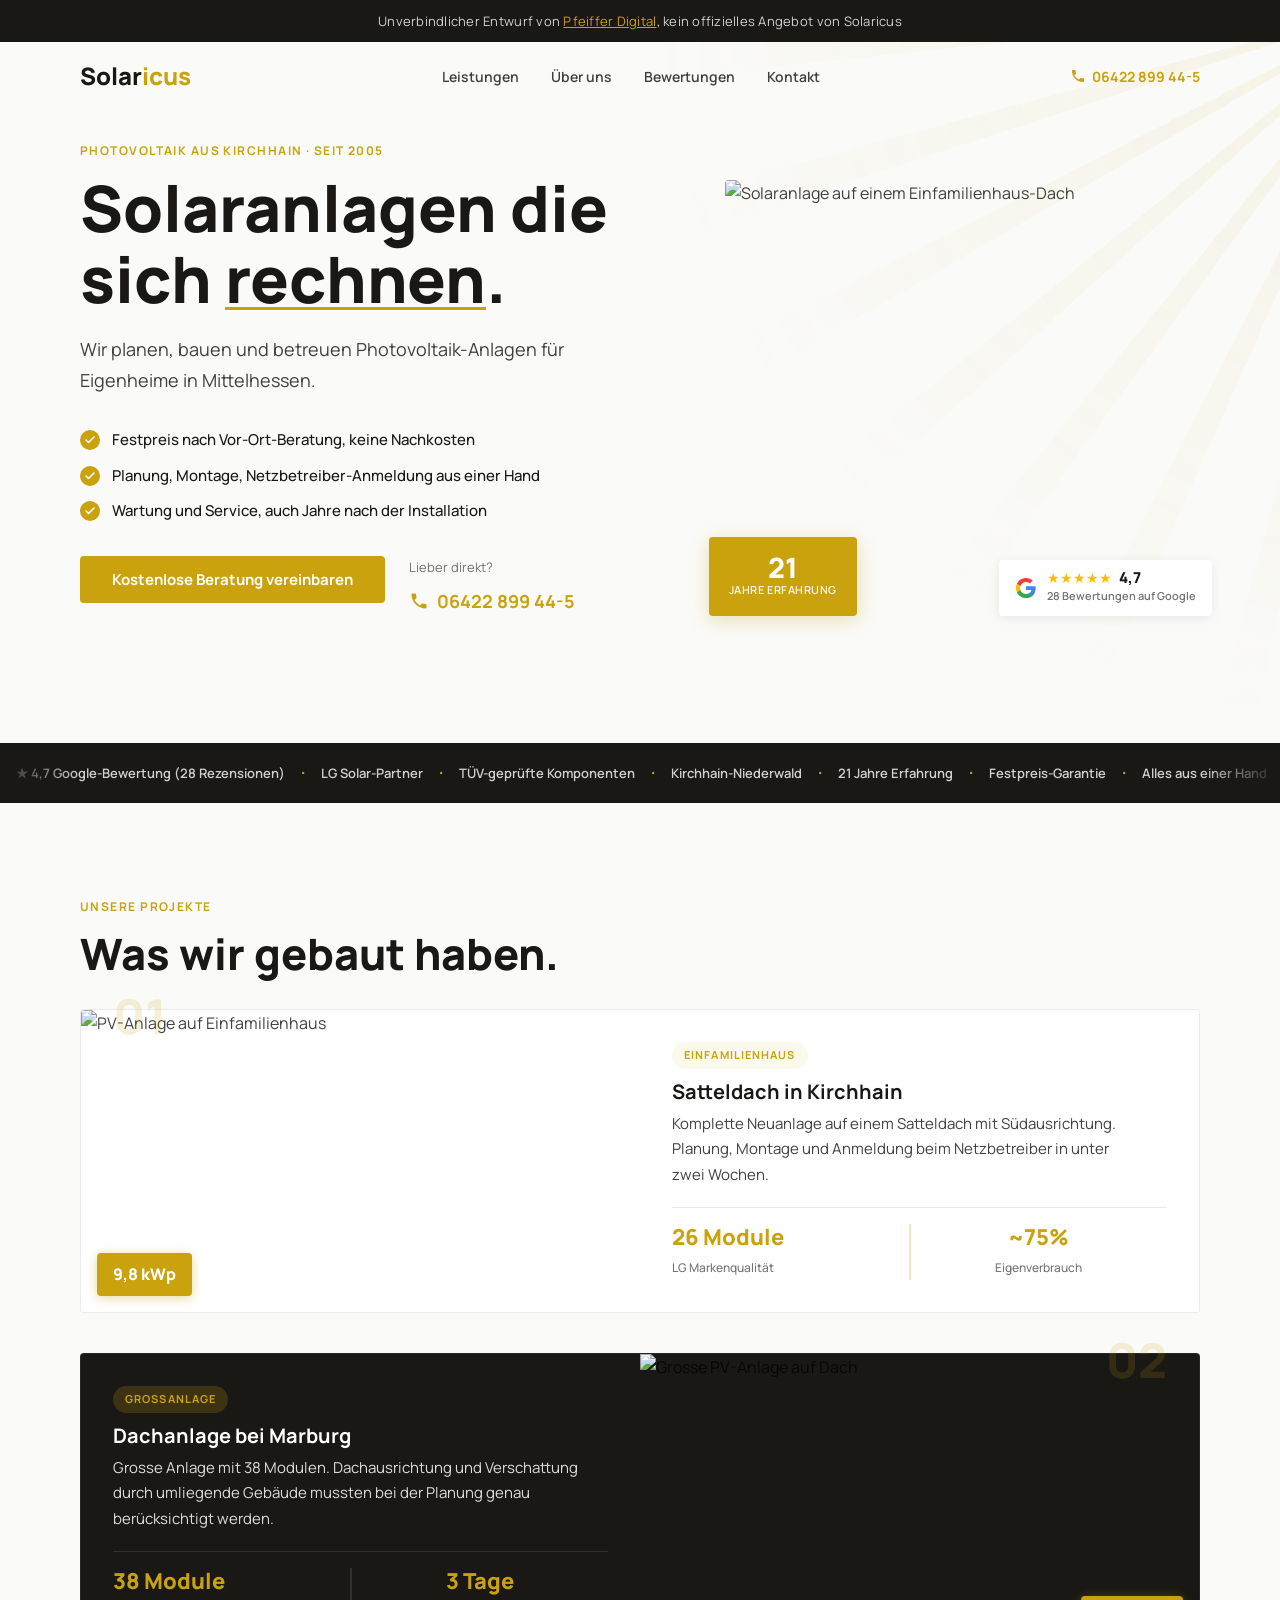
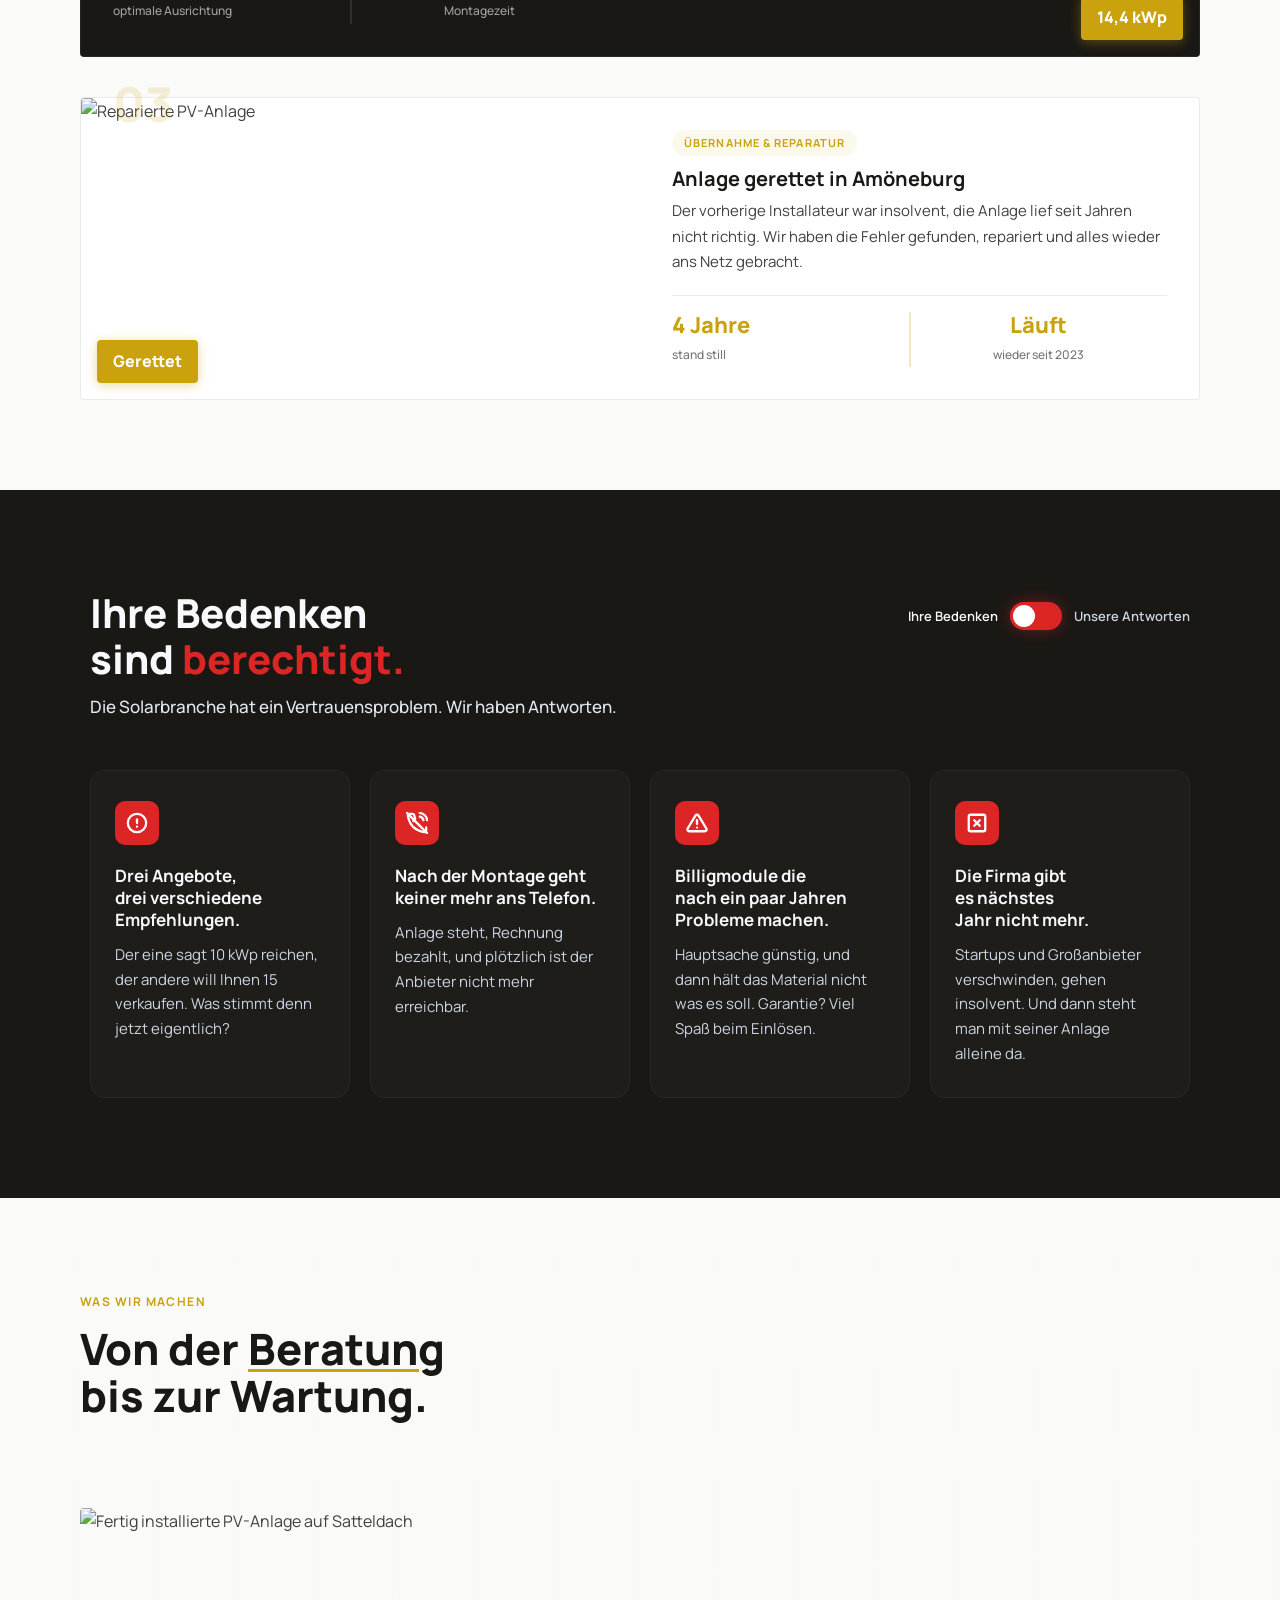
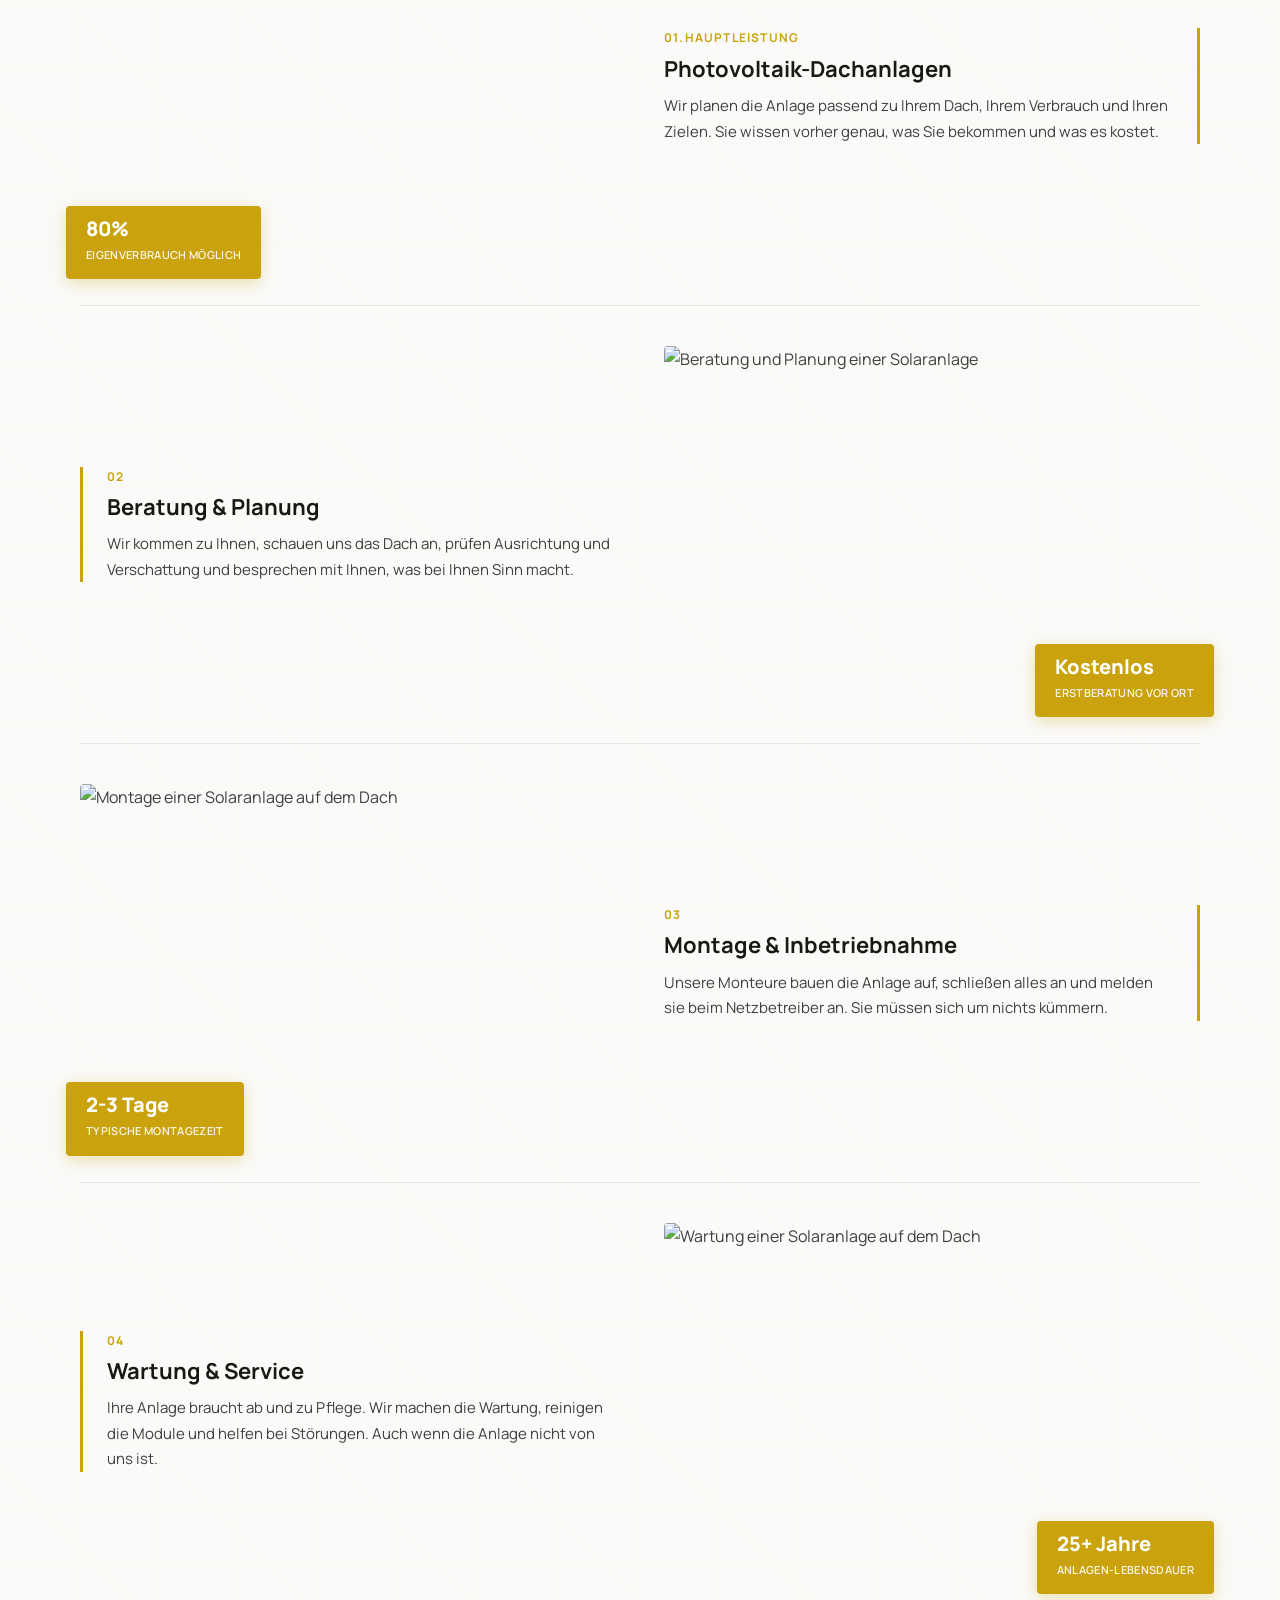
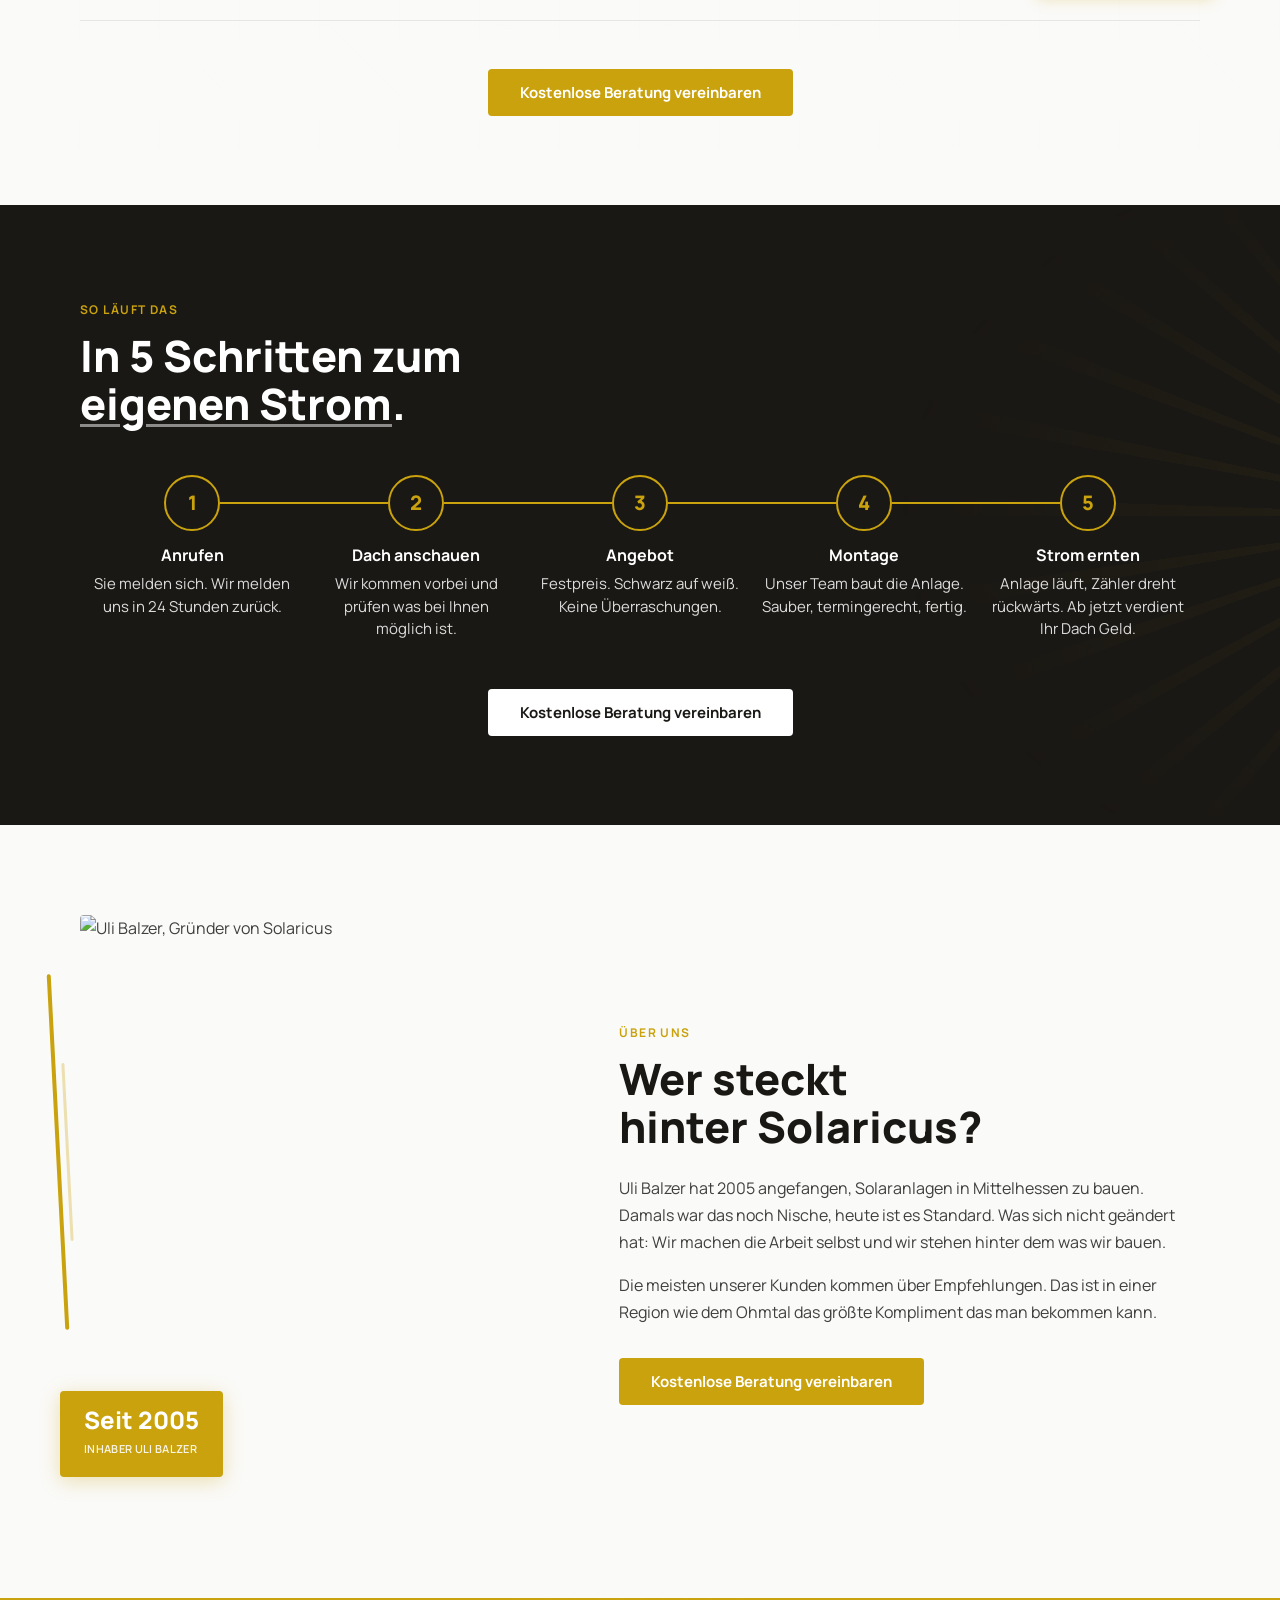
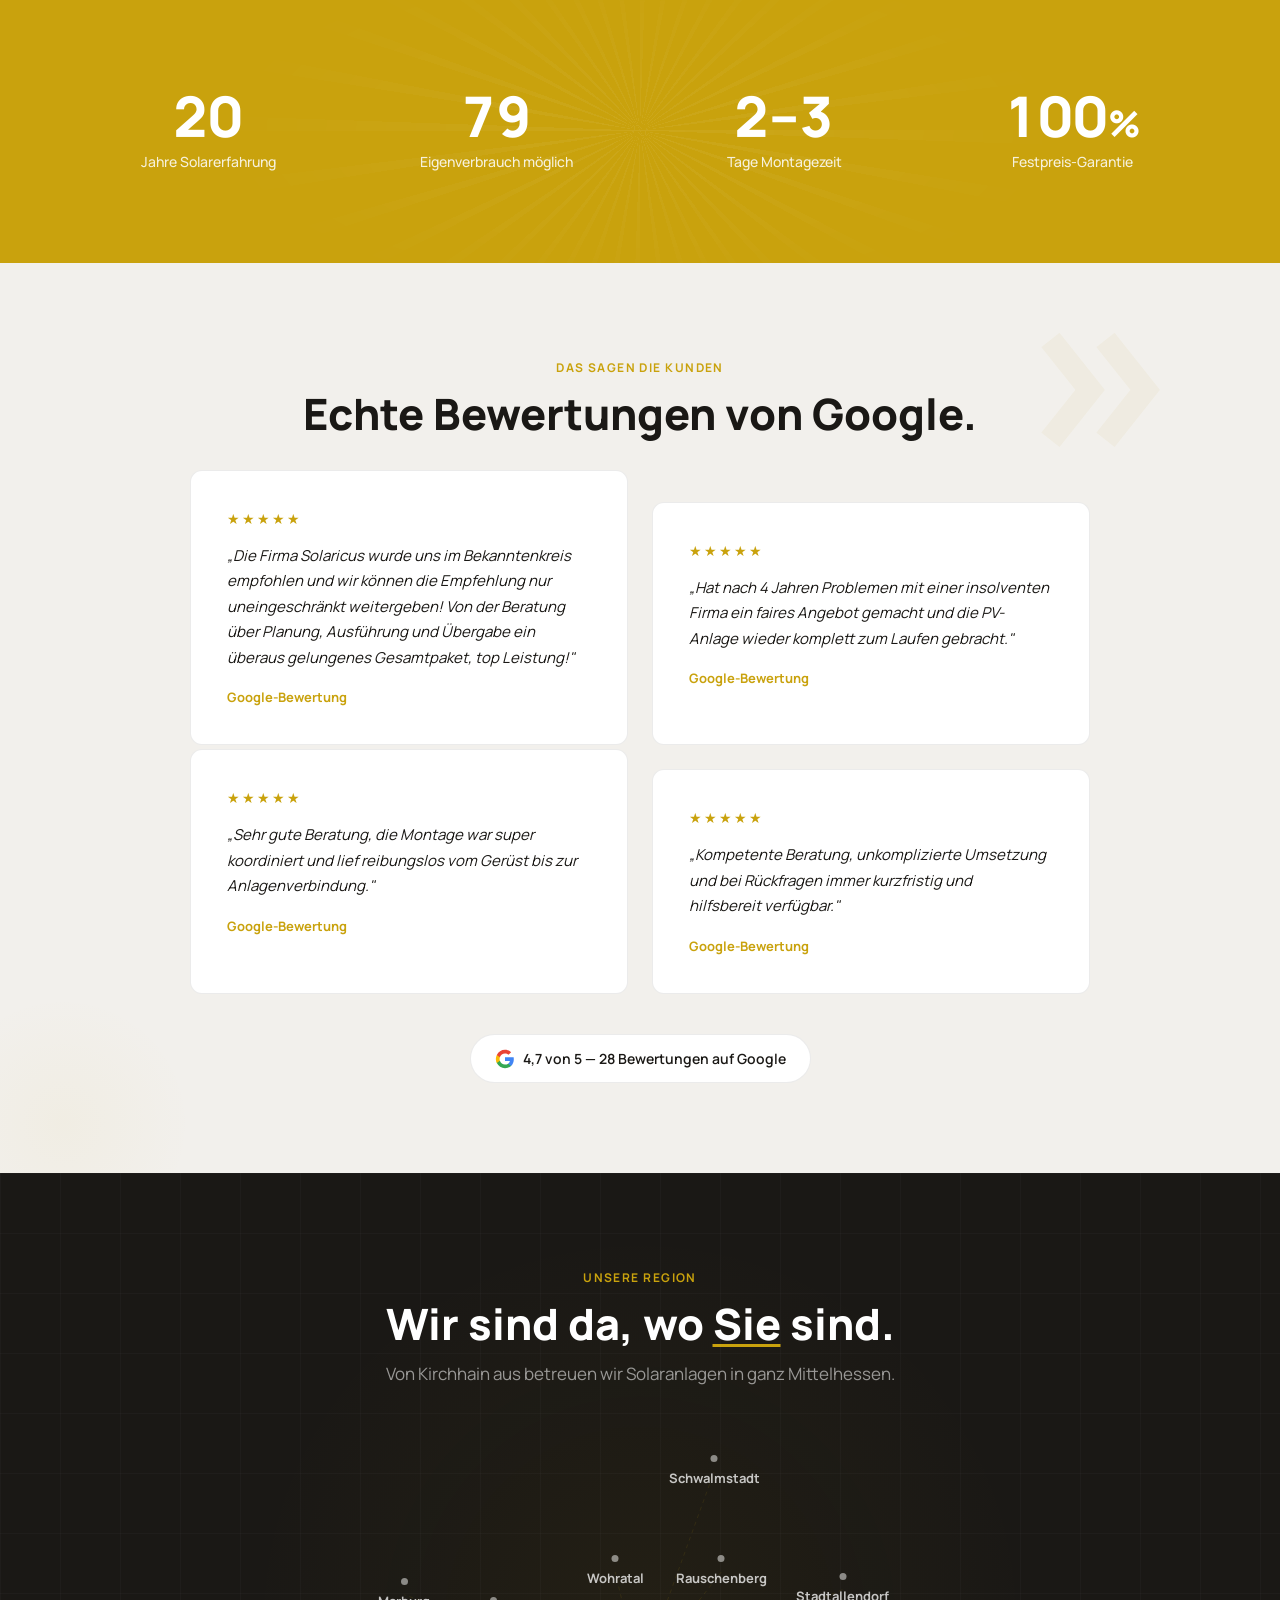
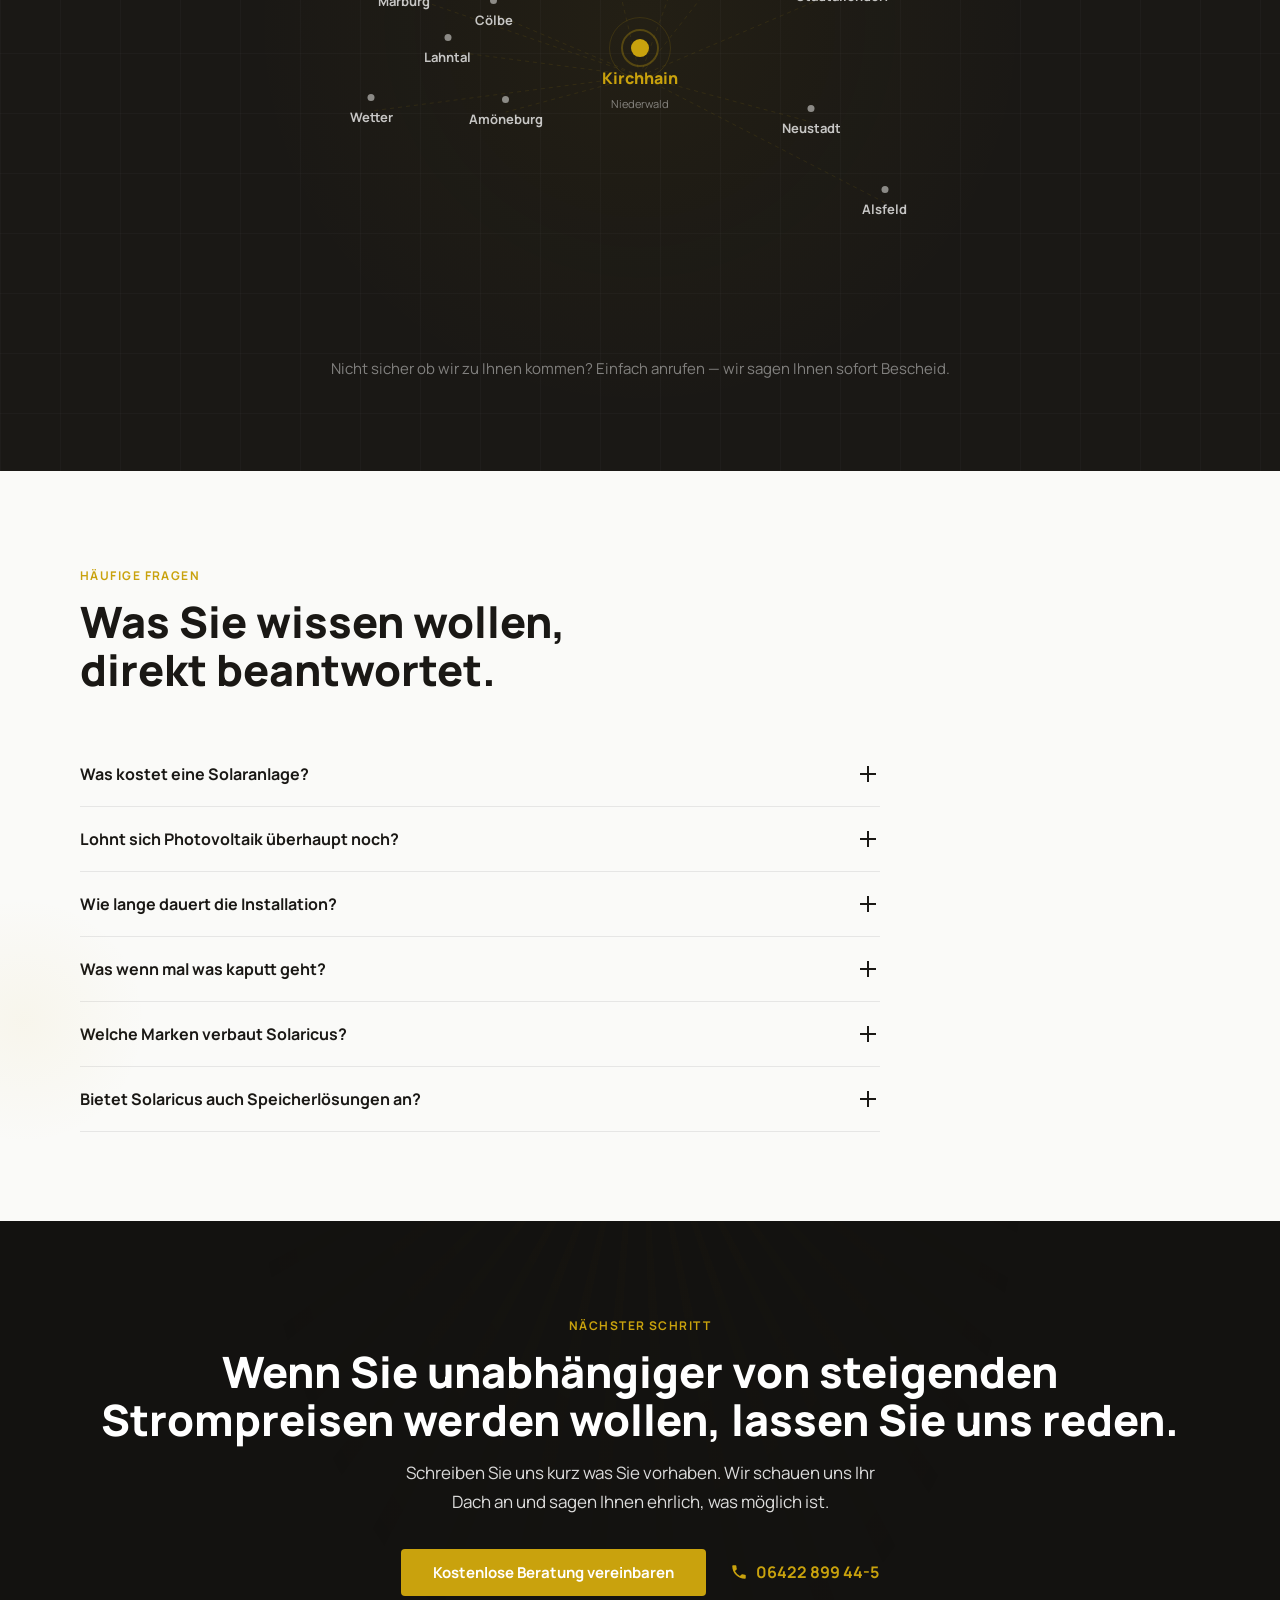
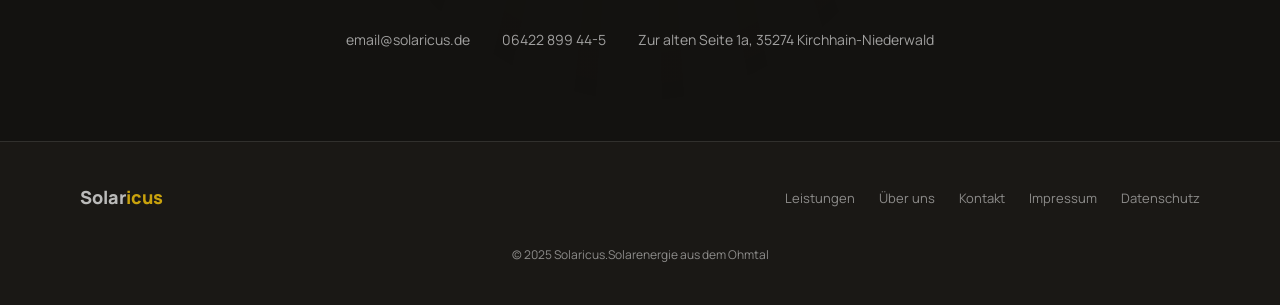
==== commit c8bd3291: "fix: Zahlen kein Gehüpfe mehr, Prozess-Steps sauber aligned auf Mobile" ====
--- a/index.html
+++ b/index.html
@@ -467,19 +467,19 @@
   <div class="container">
     <div class="zahlen__grid">
       <div class="zahlen__item reveal delay-1">
-        <div class="zahlen__zahl" data-ziel="21" data-suffix="">21</div>
+        <div class="zahlen__zahl"><span data-ziel="21" data-suffix="+">21+</span></div>
         <div class="zahlen__label">Jahre Solarerfahrung</div>
       </div>
       <div class="zahlen__item reveal delay-2">
-        <div class="zahlen__zahl" data-ziel="80" data-suffix="%">80%</div>
+        <div class="zahlen__zahl"><span data-ziel="80" data-suffix="%">80%</span></div>
         <div class="zahlen__label">Eigenverbrauch möglich</div>
       </div>
       <div class="zahlen__item reveal delay-3">
-        <div class="zahlen__zahl" data-ziel="3" data-suffix=" Tage">3 Tage</div>
-        <div class="zahlen__label">durchschnittliche Montagezeit</div>
+        <div class="zahlen__zahl">2–3</div>
+        <div class="zahlen__label">Tage Montagezeit</div>
       </div>
       <div class="zahlen__item reveal delay-4">
-        <div class="zahlen__zahl">100%</div>
+        <div class="zahlen__zahl">100<span class="zahlen__einheit">%</span></div>
         <div class="zahlen__label">Festpreis-Garantie</div>
       </div>
     </div>
--- a/style.css
+++ b/style.css
@@ -430,37 +430,65 @@
 
 @media (max-width: 768px) {
   .hero {
-    padding-top: calc(40px + 4rem);
+    padding-top: calc(40px + 3.5rem);
+    padding-bottom: 3rem;
     min-height: auto;
   }
-  .hero__inner { grid-template-columns: 1fr; gap: 2rem; }
+  .hero__inner { grid-template-columns: 1fr; gap: 1.5rem; }
   /* Text zuerst, Bild darunter */
   .hero__content { order: -1; }
   .hero__visual { order: 1; }
-  .hero h1 { font-size: clamp(1.75rem, 6vw, 2.5rem); }
-  .hero__sub { font-size: 0.9375rem; }
+  .hero h1 {
+    font-size: clamp(1.625rem, 5.5vw, 2.25rem);
+    margin-bottom: 0.75rem;
+  }
+  .hero__sub {
+    font-size: 0.875rem;
+    margin-bottom: 1.25rem;
+  }
+  .hero__usps {
+    margin-bottom: 1.25rem;
+    gap: 0.5rem;
+  }
   .hero__usps li { font-size: 0.8125rem; }
+  /* Bild: kein Gesicht abschneiden */
+  .hero__visual { position: relative; margin: 0 1rem; }
   .hero__img {
-    min-height: 250px;
-    max-height: 300px;
+    min-height: auto;
+    height: 180px;
     border-radius: 8px;
+    object-position: center 30%;
+  }
+  /* Badges unter dem Bild statt drauf */
+  .hero__badge,
+  .hero__google-badge {
+    position: relative;
+    bottom: auto;
+    top: auto;
+    left: auto;
+    right: auto;
+    display: inline-flex;
   }
   .hero__badge {
-    bottom: -10px;
-    left: auto;
-    right: 12px;
-    padding: 0.625rem 0.875rem;
-  }
-  .hero__badge-number { font-size: 1.25rem; }
+    padding: 0.5rem 0.75rem;
+  }
+  .hero__badge-number { font-size: 1rem; }
   .hero__badge-text { font-size: 0.6rem; }
   .hero__google-badge {
-    bottom: -10px;
-    left: 12px;
-    right: auto;
-    padding: 0.5rem 0.75rem;
+    padding: 0.4rem 0.75rem;
   }
   .hero__google-sterne { font-size: 0.75rem; }
   .hero__google-text { font-size: 0.6rem; }
+  /* Badges nebeneinander unter dem Bild */
+  .hero__visual {
+    display: flex;
+    flex-wrap: wrap;
+    gap: 0.5rem;
+  }
+  .hero__img {
+    width: 100%;
+    flex-shrink: 0;
+  }
 }
 
 /* === TRUST-BAR === */
@@ -893,26 +921,32 @@
 
 .prozess__cta { margin-top: 3rem; text-align: center; position: relative; z-index: 1; }
 
-/* Mobile: vertikal, gleiche Abstände */
+/* Mobile: vertikal, saubere Ausrichtung */
 @media (max-width: 768px) {
   .prozess__stepper {
-    --circle: 40px;
+    --circle: 36px;
     flex-direction: column;
     padding-left: 0;
     gap: 0;
   }
   .prozess__step {
-    flex-direction: row;
-    align-items: flex-start;
+    display: grid;
+    grid-template-columns: var(--circle) 1fr;
+    grid-template-rows: auto auto;
+    column-gap: 0.875rem;
+    row-gap: 0.125rem;
     text-align: left;
-    padding-bottom: 2rem;
-    gap: 1rem;
+    padding-bottom: 1.75rem;
+    align-items: start;
   }
   .prozess__step:last-child { padding-bottom: 0; }
   .prozess__step::before {
+    grid-row: 1 / 3;
+    grid-column: 1;
     margin-bottom: 0;
     flex-shrink: 0;
-    font-size: 1rem;
+    font-size: 0.875rem;
+    align-self: start;
   }
   /* Vertikale Linie */
   .prozess__step:not(:last-child)::after {
@@ -921,8 +955,19 @@
     width: 2px;
     height: calc(100% - var(--circle));
   }
-  .prozess__step h3 { margin-top: 0.25rem; font-size: 0.9375rem; }
-  .prozess__step p { font-size: 0.8125rem; padding: 0; }
+  .prozess__step h3 {
+    grid-column: 2;
+    margin-top: 0;
+    font-size: 0.9375rem;
+    line-height: calc(var(--circle) / 2);
+    padding-top: 2px;
+  }
+  .prozess__step p {
+    grid-column: 2;
+    font-size: 0.8125rem;
+    padding: 0;
+    line-height: 1.5;
+  }
 }
 
 /* === UEBER UNS === */
@@ -1068,6 +1113,7 @@
   font-variant-numeric: tabular-nums;
 }
 .zahlen__label { font-size: 0.875rem; opacity: 0.85; font-weight: 500; }
+.zahlen__einheit { font-size: 0.65em; }
 
 @media (max-width: 600px) {
   .zahlen__grid { grid-template-columns: 1fr 1fr; gap: 2rem 1rem; }
@@ -1834,19 +1880,24 @@
   .footer { padding-bottom: 5rem; }
 }
 
-/* === SCROLL-REVEAL === */
+/* === SCROLL-REVEAL (sanft, nicht hektisch) === */
 .reveal {
   opacity: 0;
-  transform: translateY(24px);
-  transition: opacity 0.6s var(--ease-out), transform 0.6s var(--ease-out);
+  transform: translateY(12px);
+  transition: opacity 0.8s ease, transform 0.8s ease;
 }
 .reveal.is-visible { opacity: 1; transform: none; }
 
-.delay-1 { transition-delay: 0.1s; }
-.delay-2 { transition-delay: 0.2s; }
-.delay-3 { transition-delay: 0.3s; }
-.delay-4 { transition-delay: 0.4s; }
-.delay-5 { transition-delay: 0.5s; }
+.delay-1 { transition-delay: 0.08s; }
+.delay-2 { transition-delay: 0.16s; }
+.delay-3 { transition-delay: 0.24s; }
+.delay-4 { transition-delay: 0.32s; }
+.delay-5 { transition-delay: 0.4s; }
+
+/* Mobile: noch dezenter */
+@media (max-width: 768px) {
+  .reveal { transform: translateY(8px); }
+}
 
 /* === PROBLEM/SOLUTION TOGGLE === */
 .ps-section {
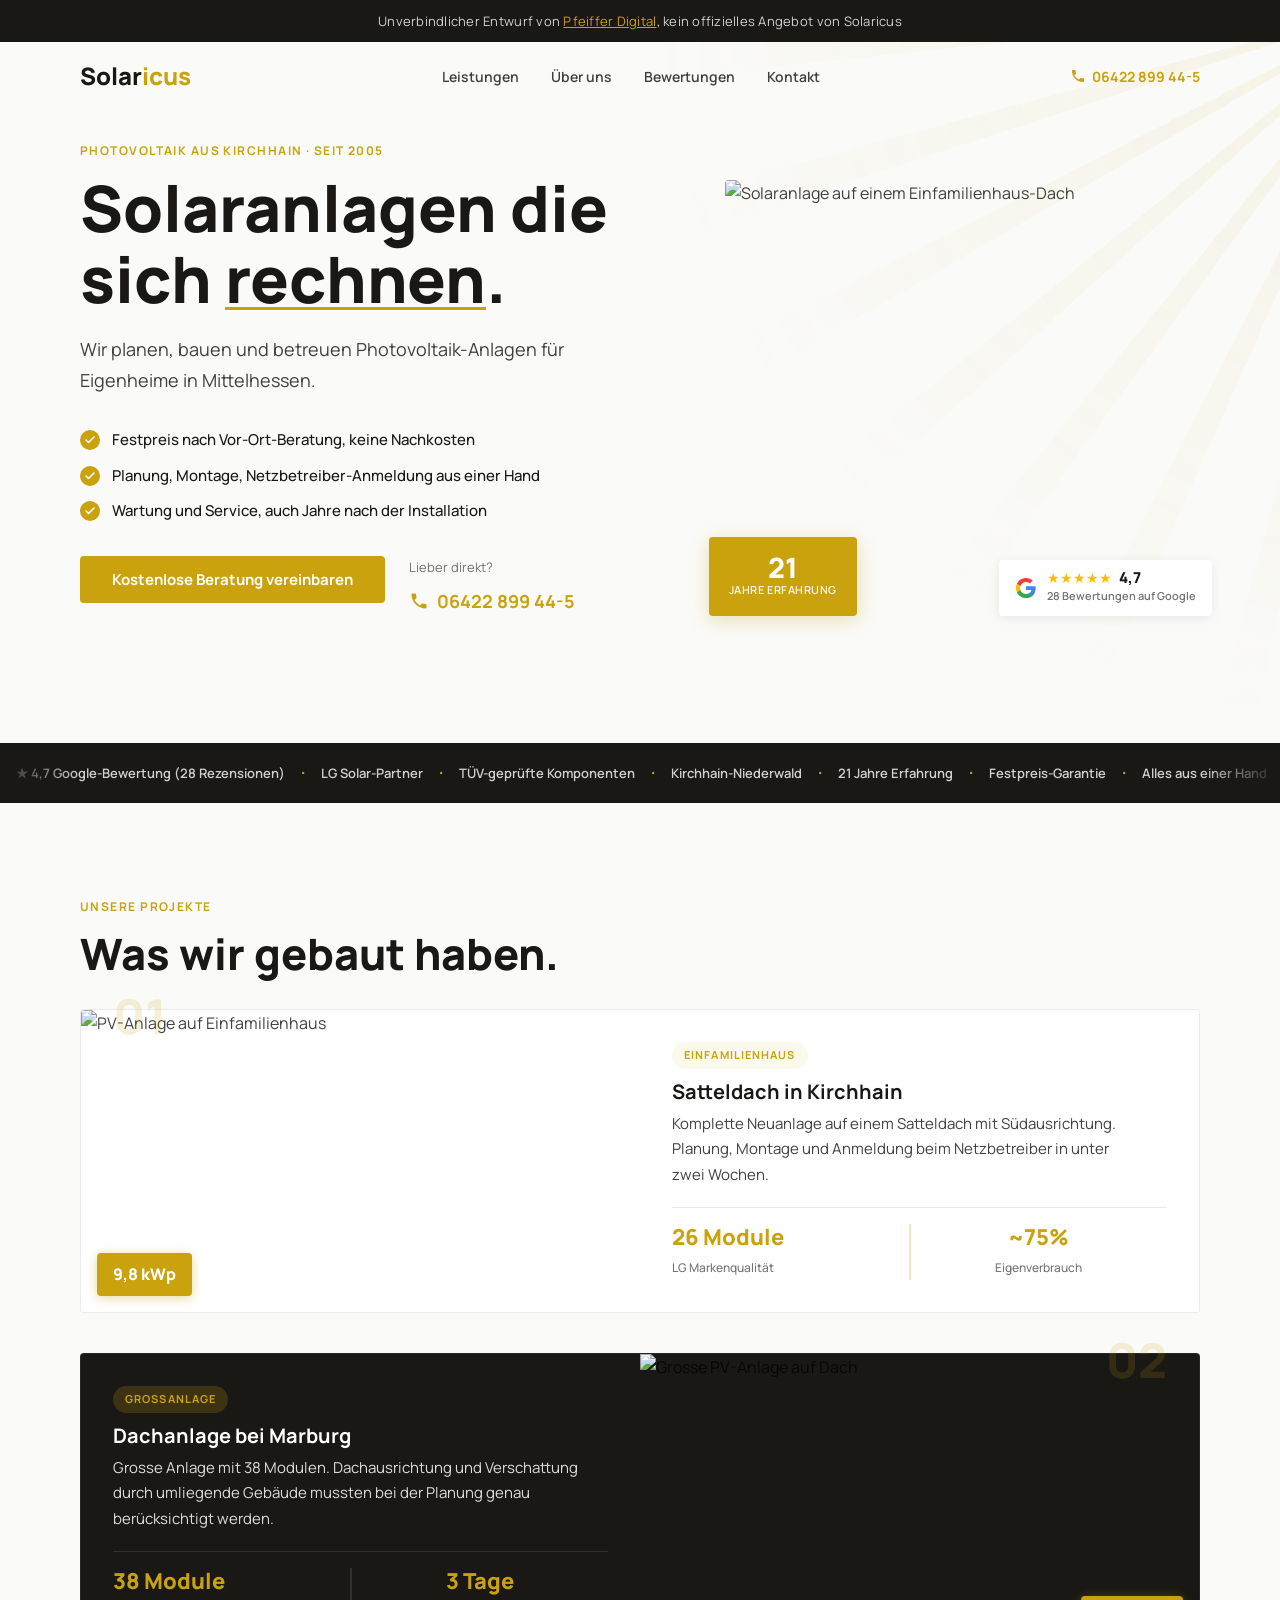
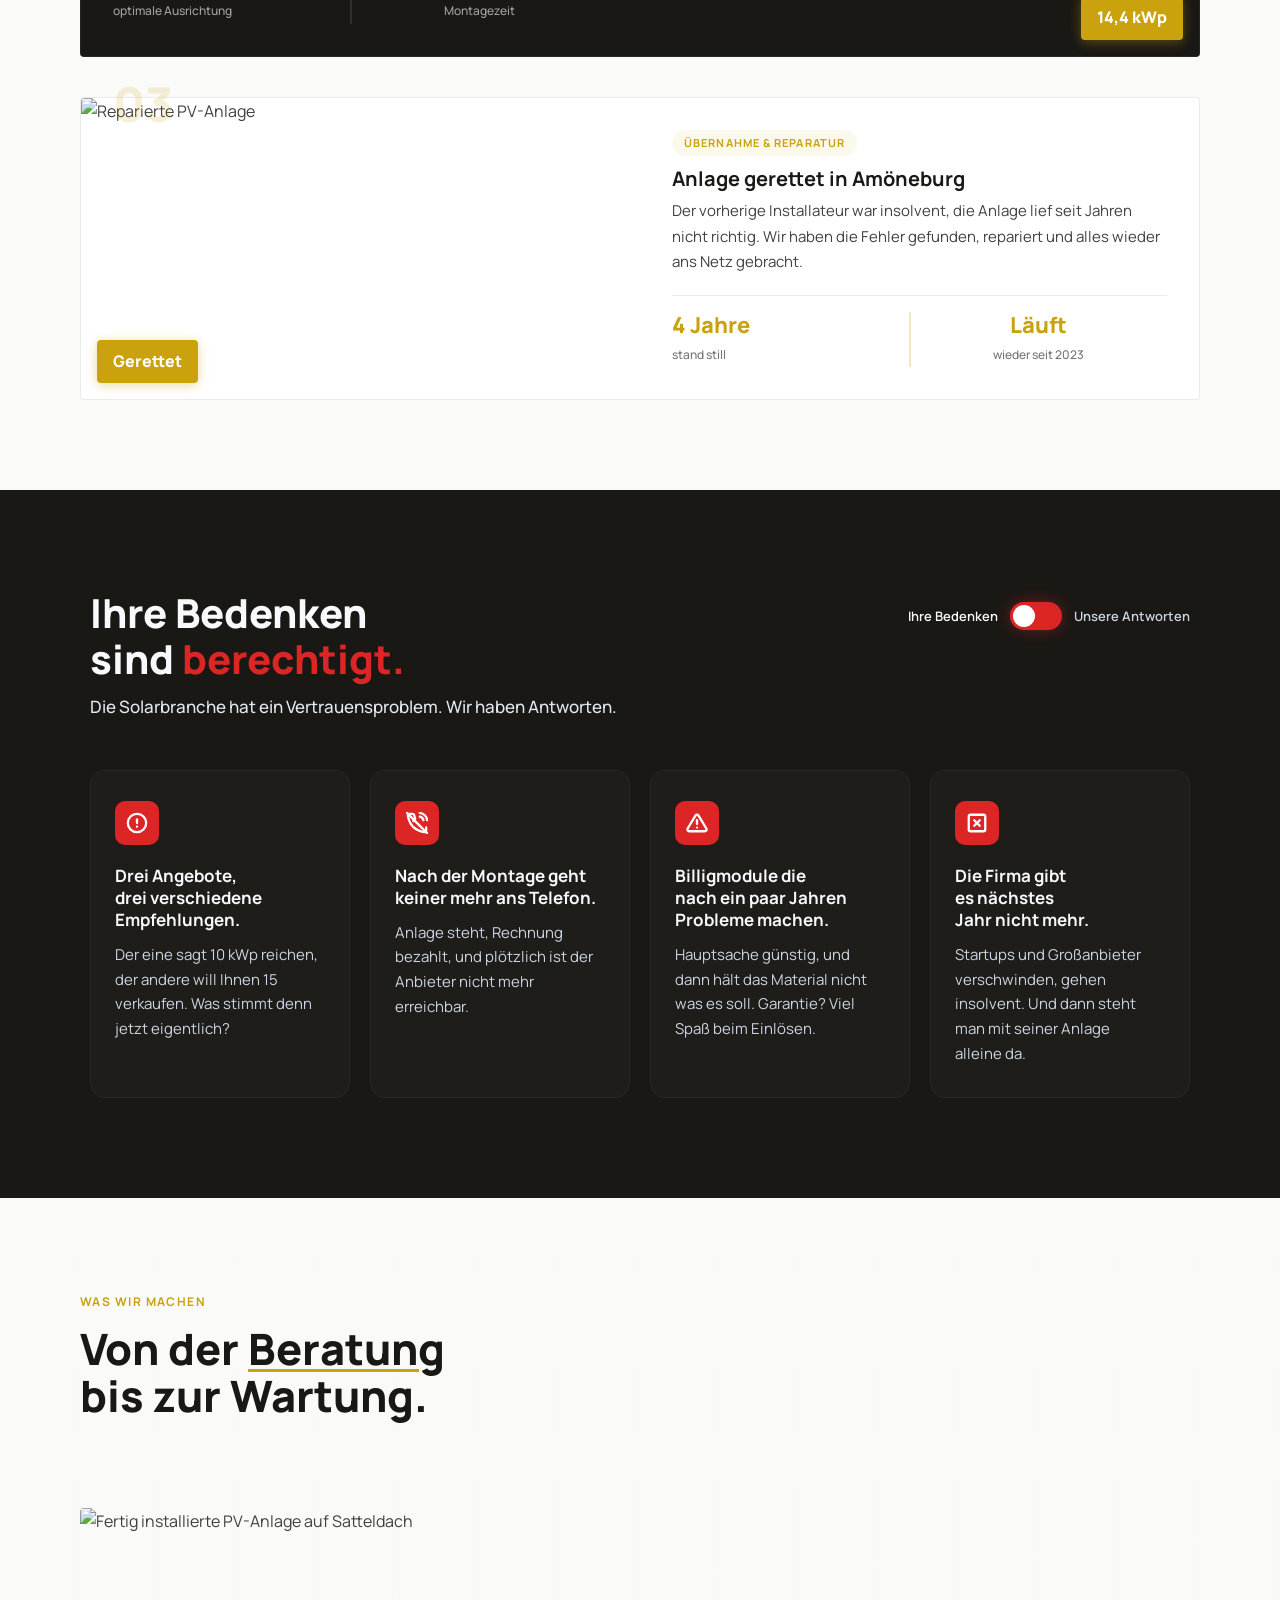
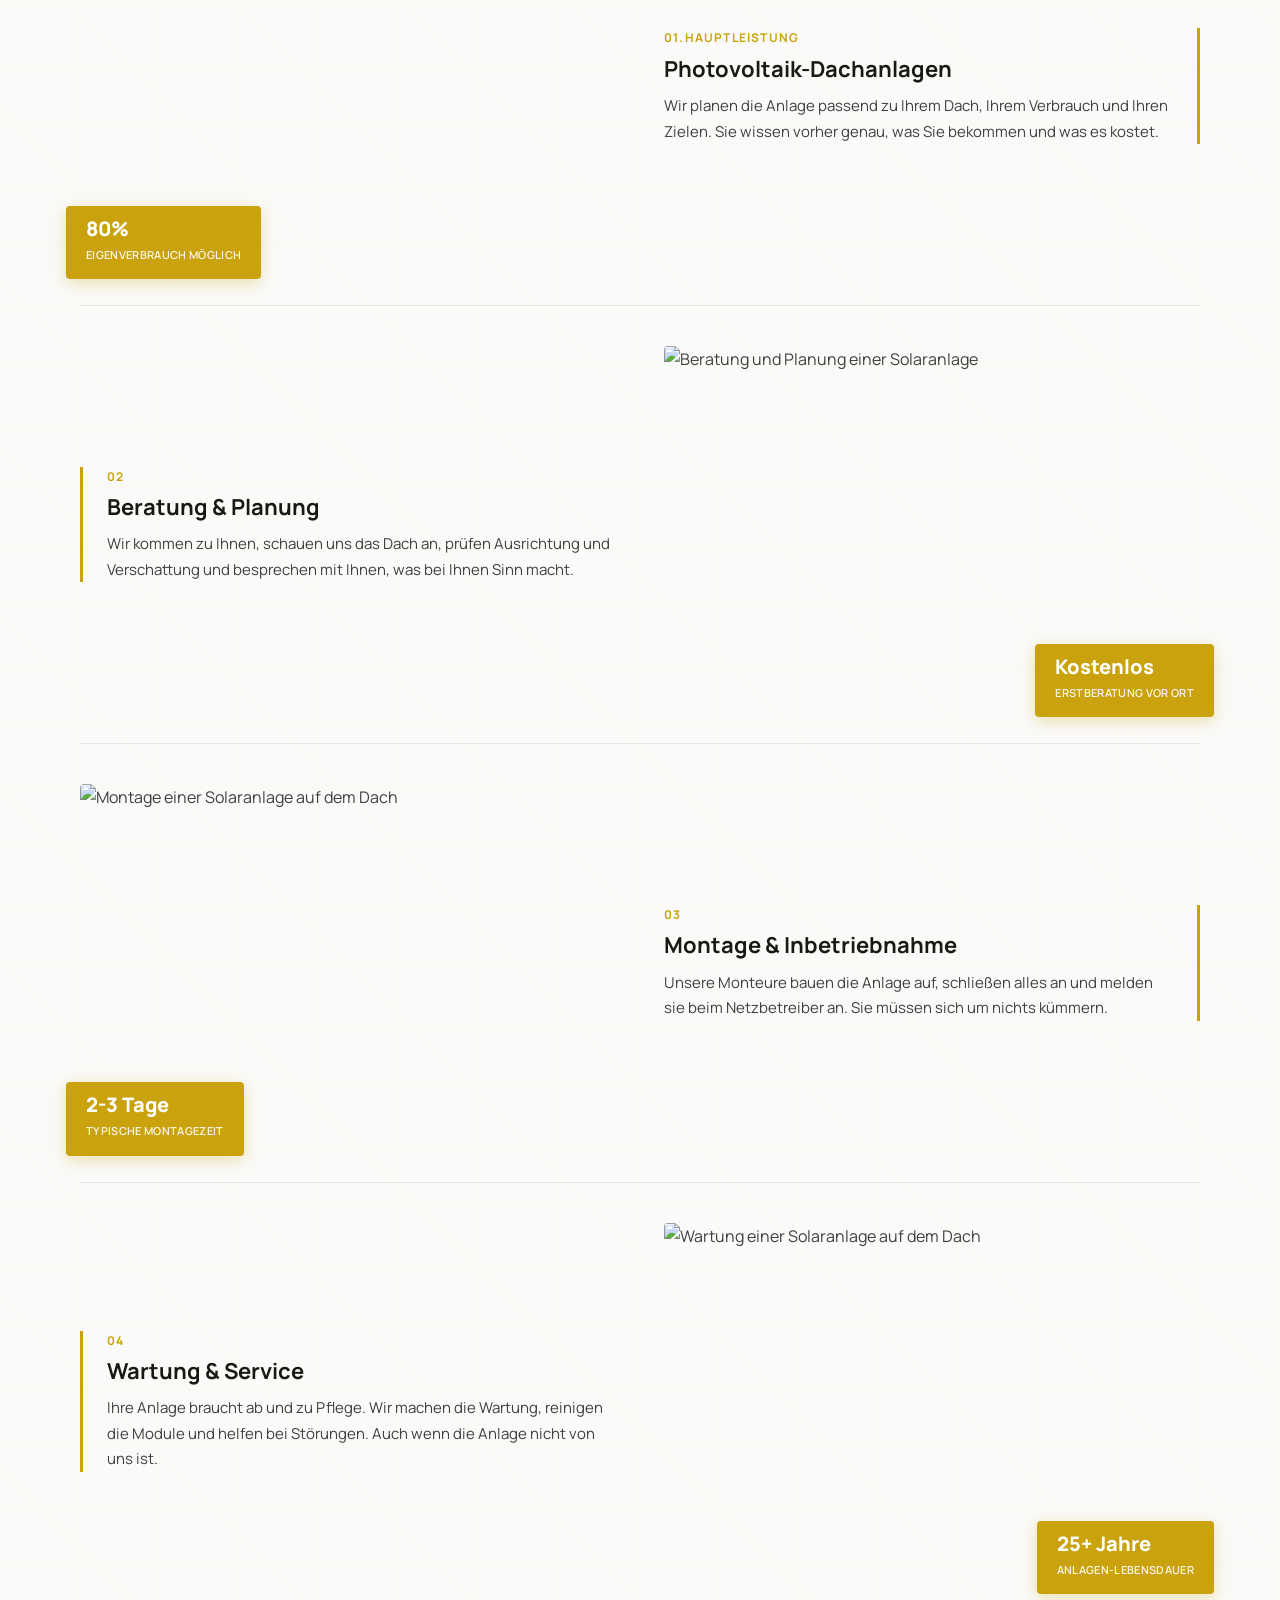
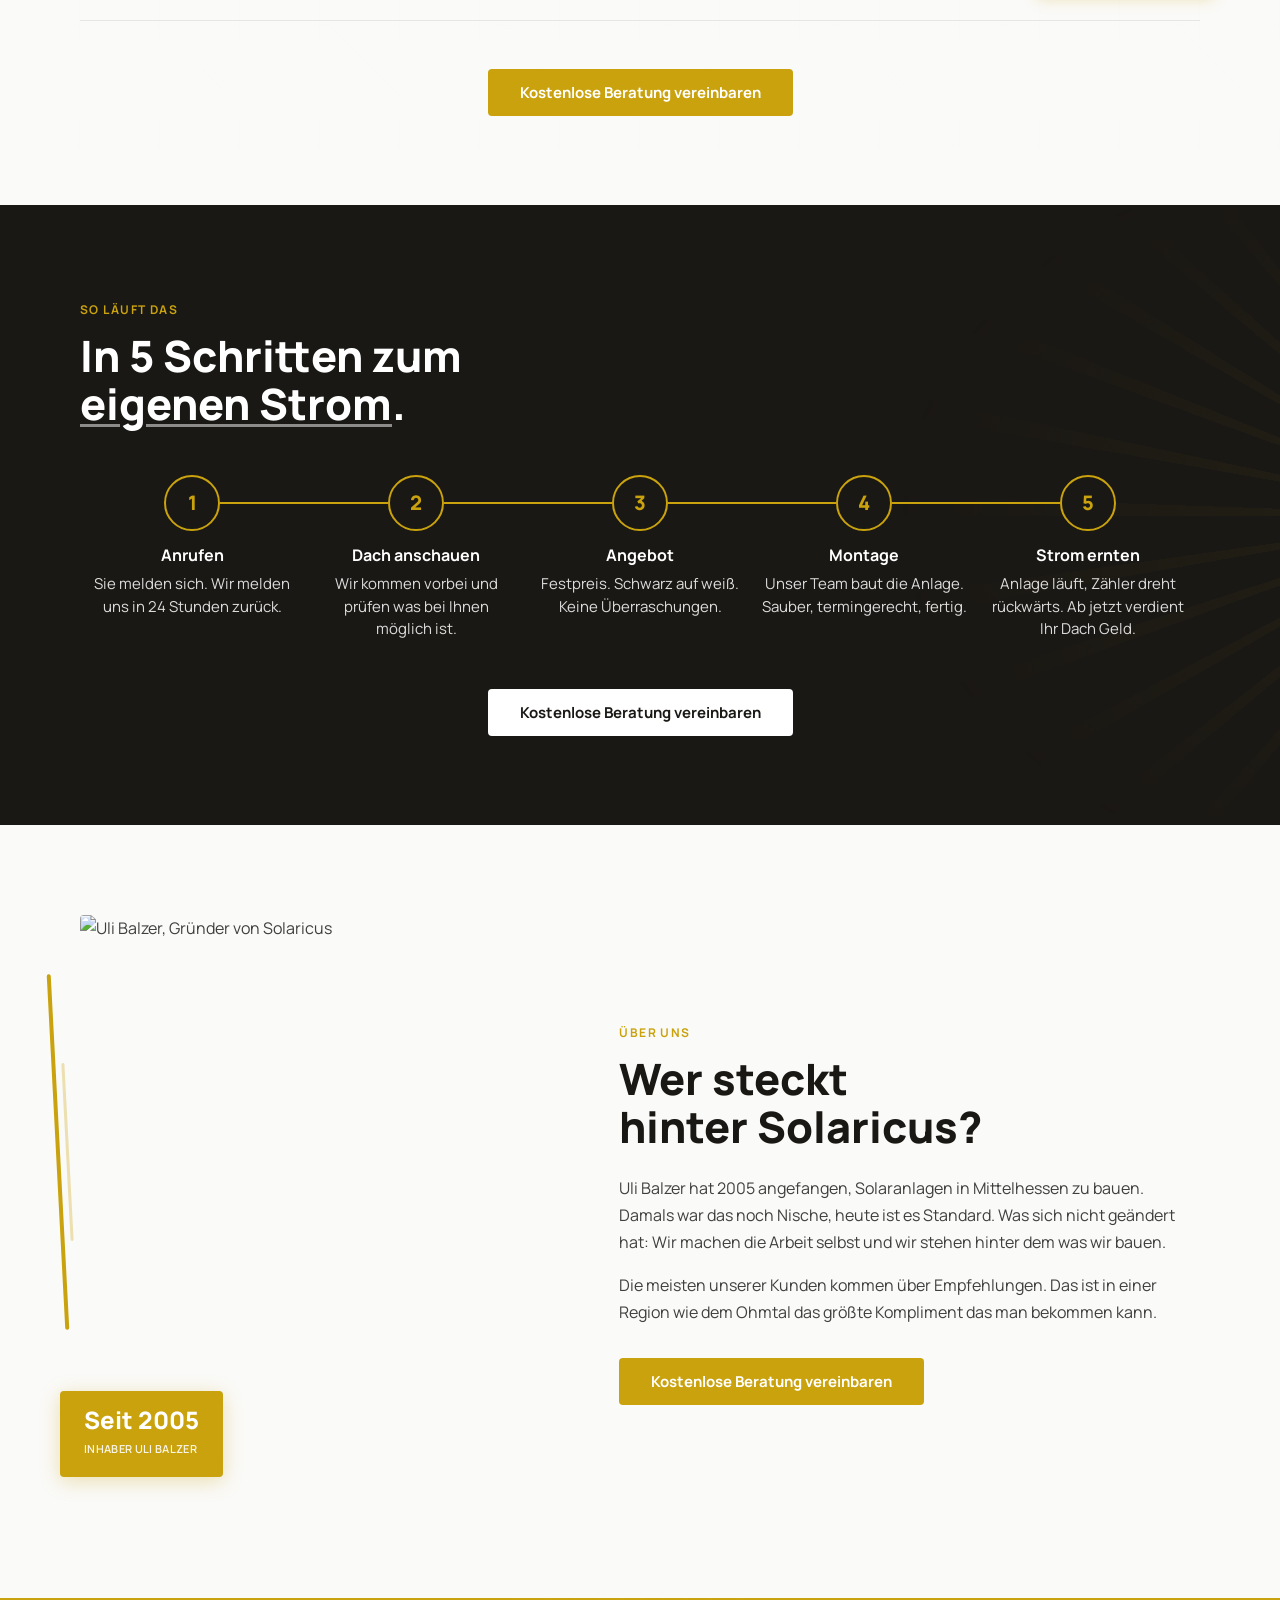
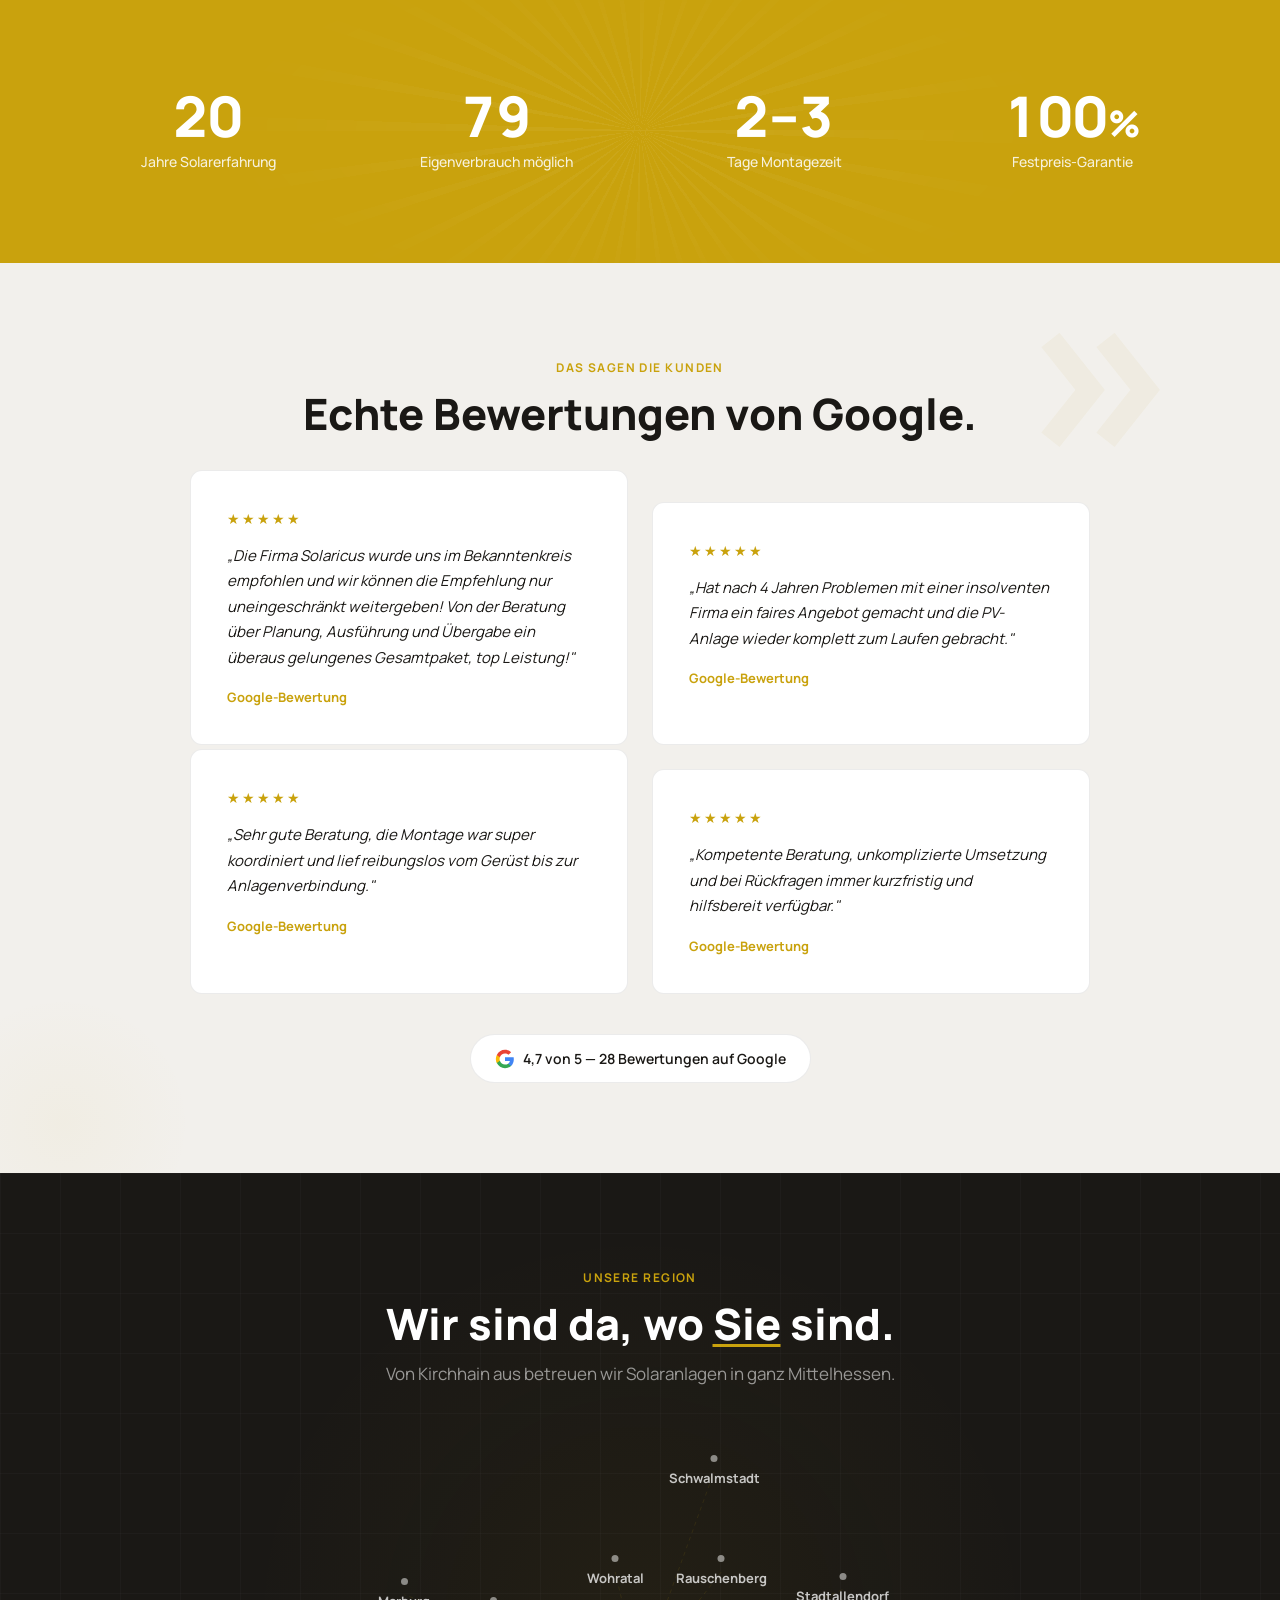
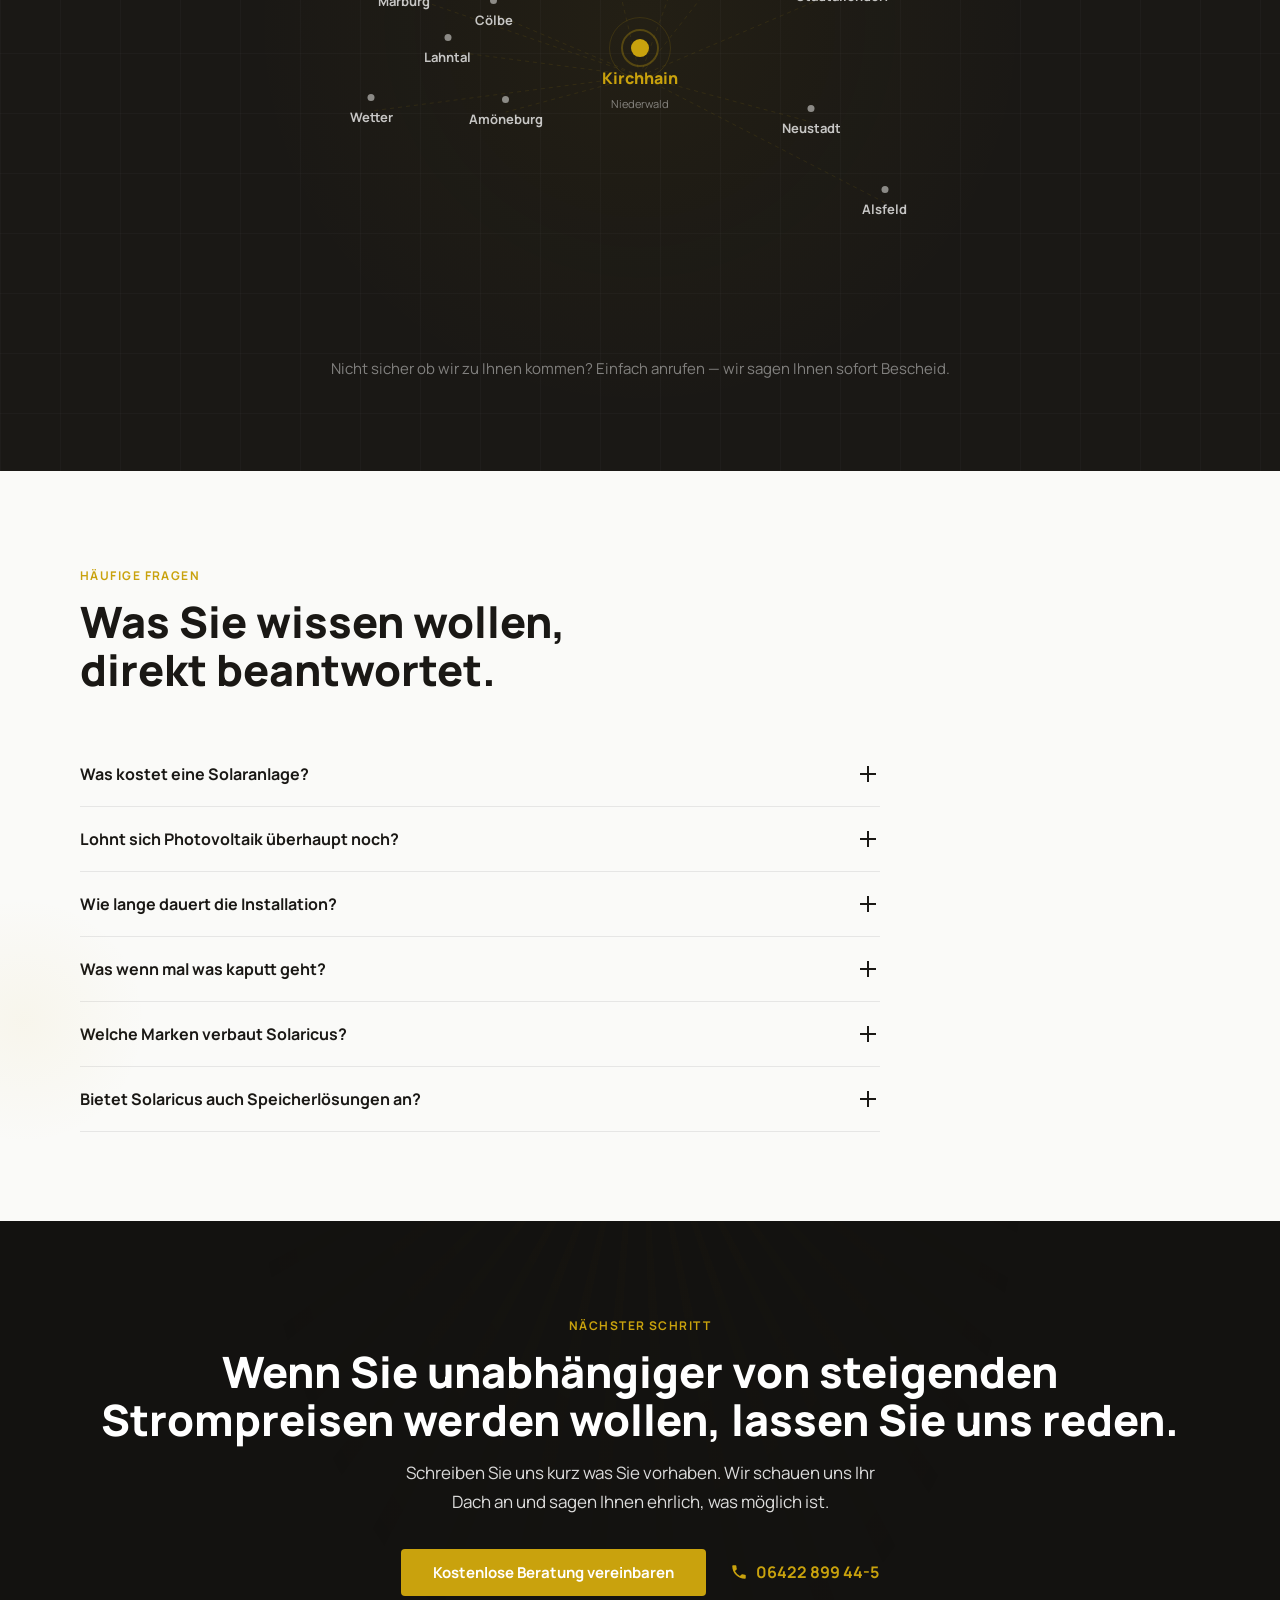
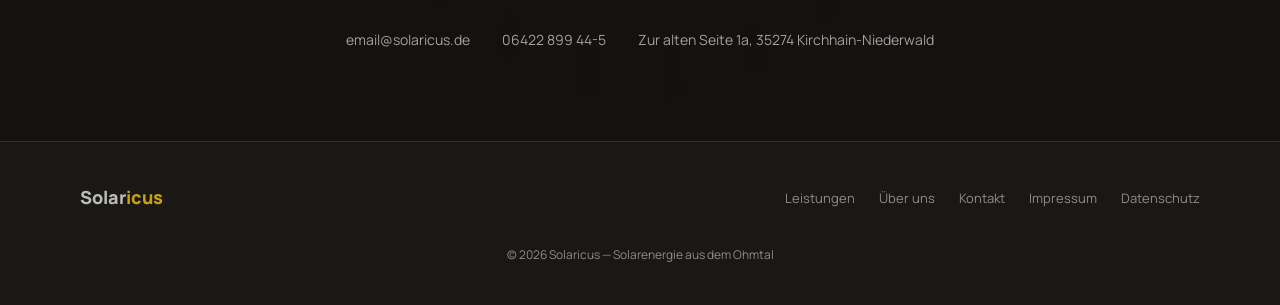
==== commit 40237f6c: "fix: Sticky CTA Buttons weg, Copyright 2026, Hero-Bild kleiner" ====
--- a/index.html
+++ b/index.html
@@ -658,21 +658,9 @@
       <a href="https://pfeifferdigital.de/impressum" target="_blank">Impressum</a>
       <a href="https://pfeifferdigital.de/datenschutzerklaerung" target="_blank">Datenschutz</a>
     </div>
-    <div class="footer__copy">© 2025 Solaricus.Solarenergie aus dem Ohmtal</div>
+    <div class="footer__copy">© 2026 Solaricus — Solarenergie aus dem Ohmtal</div>
   </div>
 </footer>
-
-<!-- Sticky Mobile CTA -->
-<div class="sticky-cta" aria-label="Schnellkontakt">
-  <a href="formular.html">
-    <svg viewBox="0 0 24 24" aria-hidden="true"><path d="M21 15.46l-5.27-.61-2.52 2.52a15.045 15.045 0 01-6.59-6.59l2.53-2.53L8.54 3H3.03C2.45 13.18 10.82 21.55 21 20.97v-5.51z"/></svg>
-    Beratung
-  </a>
-  <a href="tel:0642289944-5">
-    <svg viewBox="0 0 24 24" aria-hidden="true"><path d="M6.62 10.79a15.053 15.053 0 006.59 6.59l2.2-2.2a1.003 1.003 0 011.01-.24c1.12.37 2.33.57 3.57.57.55 0 1 .45 1 1V20c0 .55-.45 1-1 1-9.39 0-17-7.61-17-17 0-.55.45-1 1-1h3.5c.55 0 1 .45 1 1 0 1.25.2 2.45.57 3.57.11.35.03.74-.25 1.02l-2.2 2.2z"/></svg>
-    Anrufen
-  </a>
-</div>
 
 <script src="script.js"></script>
 </body>
--- a/style.css
+++ b/style.css
@@ -455,9 +455,9 @@
   .hero__visual { position: relative; margin: 0 1rem; }
   .hero__img {
     min-height: auto;
-    height: 180px;
+    height: 160px;
     border-radius: 8px;
-    object-position: center 30%;
+    object-position: center 20%;
   }
   /* Badges unter dem Bild statt drauf */
   .hero__badge,
@@ -1845,40 +1845,6 @@
   margin-top: 1rem;
 }
 
-/* === STICKY MOBILE CTA === */
-.sticky-cta { display: none; }
-
-@media (max-width: 768px) {
-  .sticky-cta {
-    position: fixed;
-    bottom: 12px;
-    left: 12px;
-    right: 12px;
-    display: flex;
-    gap: 8px;
-    z-index: 100;
-    transform: translateY(calc(100% + 24px));
-    transition: transform 0.4s var(--ease-out);
-  }
-  .sticky-cta.is-visible { transform: translateY(0); }
-  .sticky-cta a {
-    flex: 1;
-    display: flex;
-    align-items: center;
-    justify-content: center;
-    gap: 0.5rem;
-    padding: 0.75rem;
-    color: #fff;
-    font-weight: 700;
-    font-size: 0.8125rem;
-    border-radius: 10px;
-    box-shadow: 0 4px 16px rgba(0,0,0,0.2);
-  }
-  .sticky-cta a:first-child { background: var(--accent); }
-  .sticky-cta a:last-child { background: #1A1815; }
-  .sticky-cta svg { width: 16px; height: 16px; fill: currentColor; }
-  .footer { padding-bottom: 5rem; }
-}
 
 /* === SCROLL-REVEAL (sanft, nicht hektisch) === */
 .reveal {
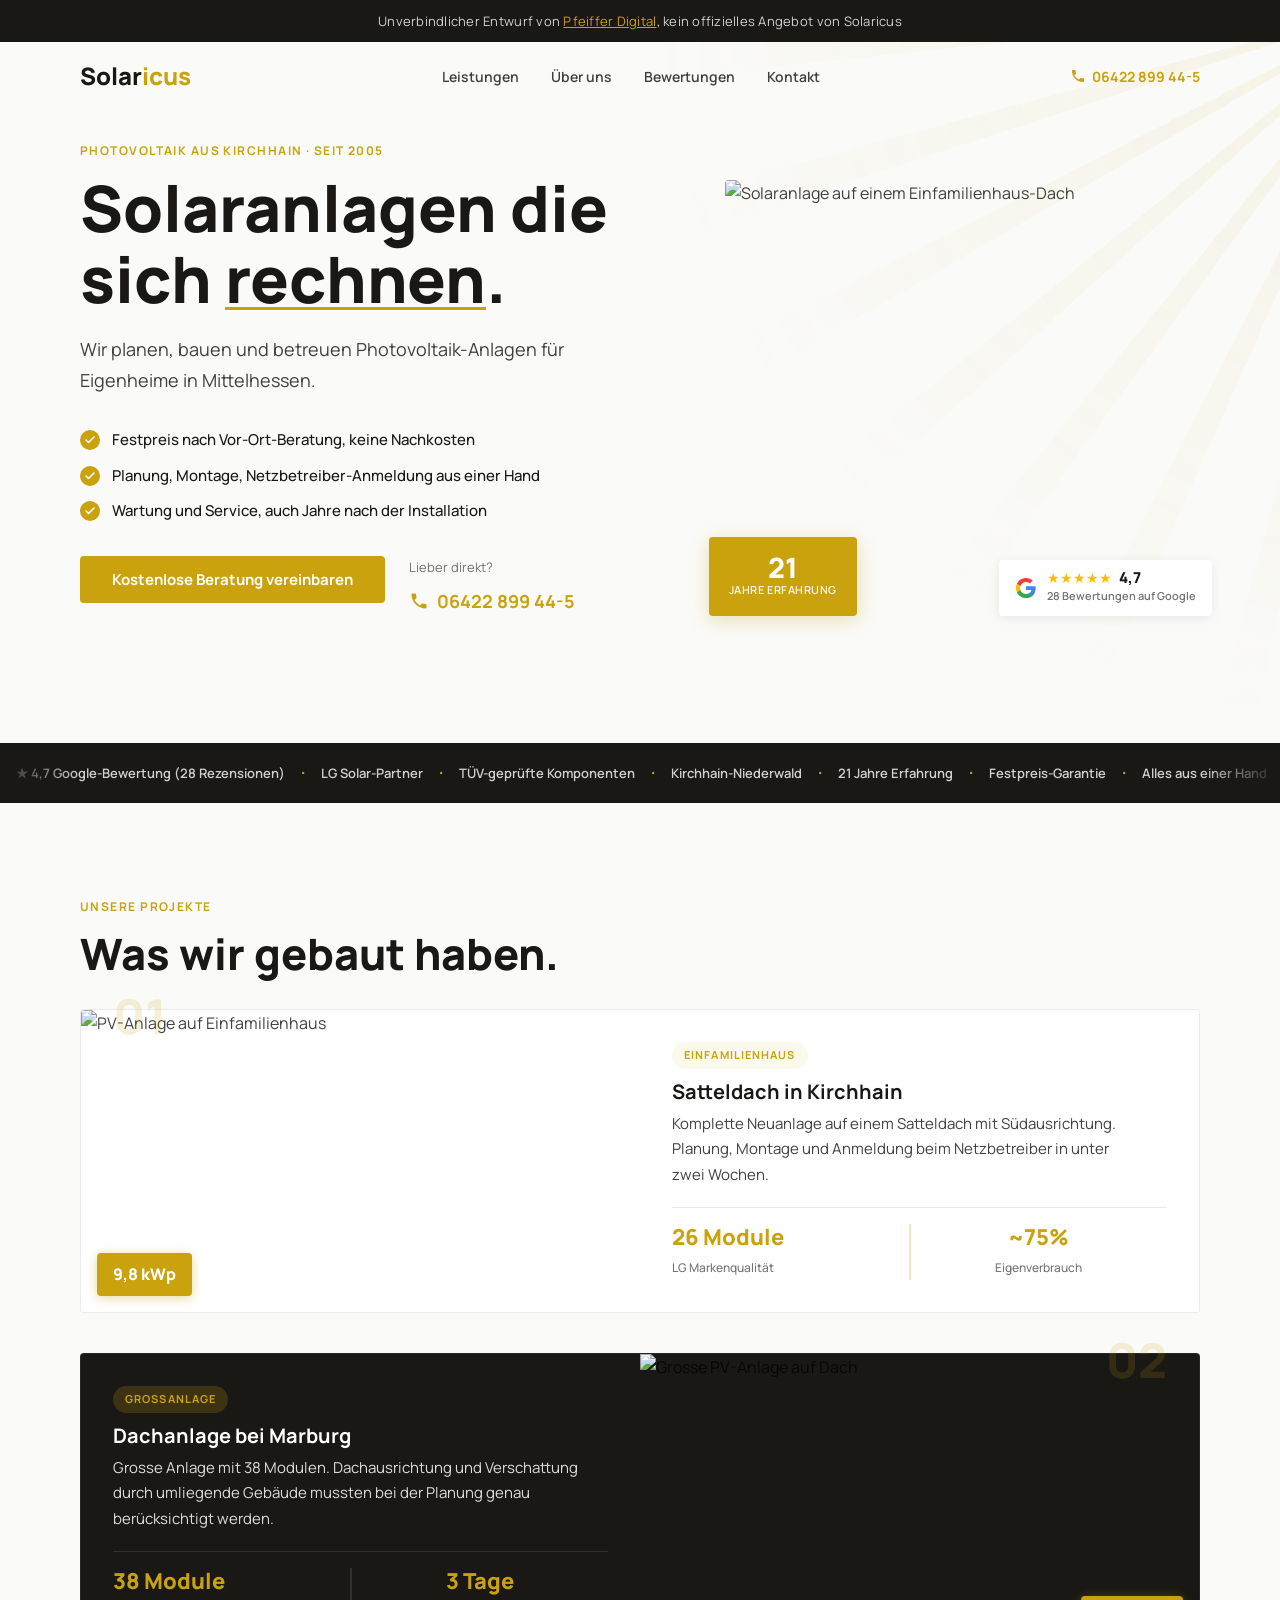
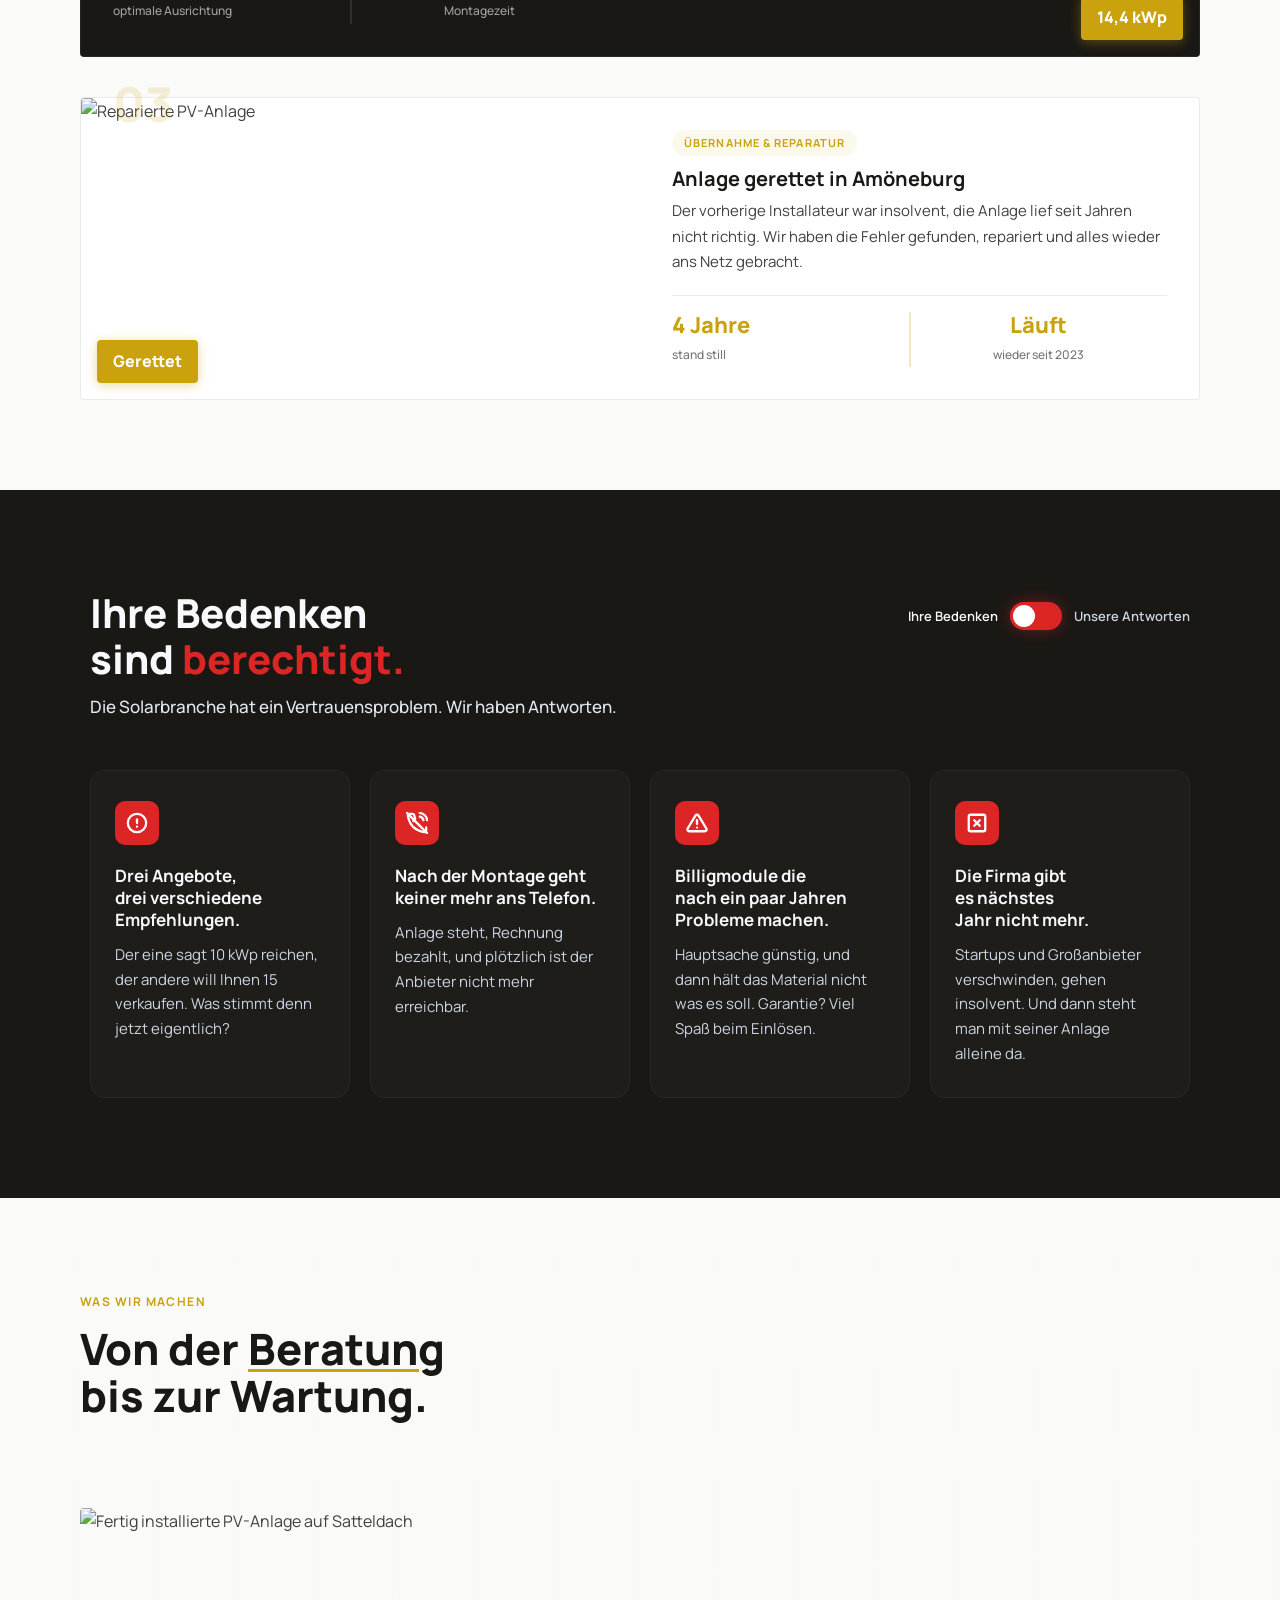
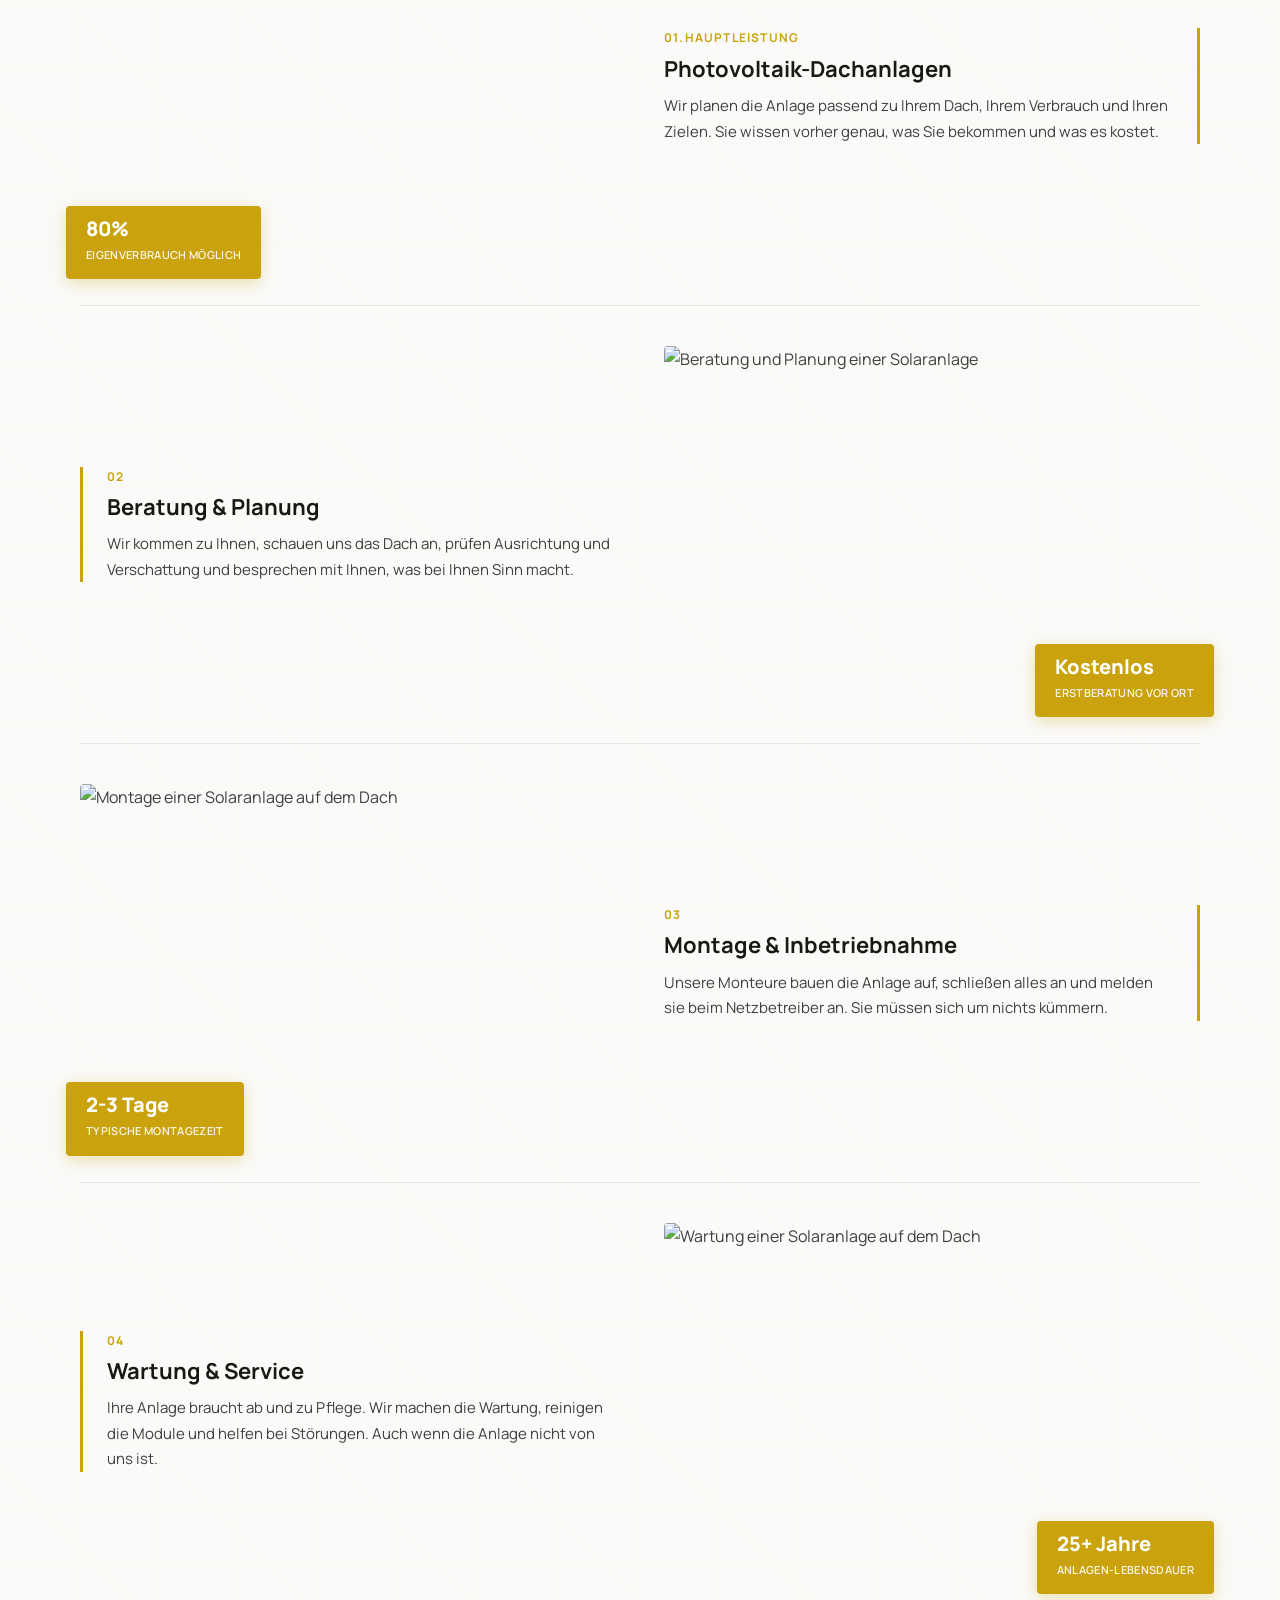
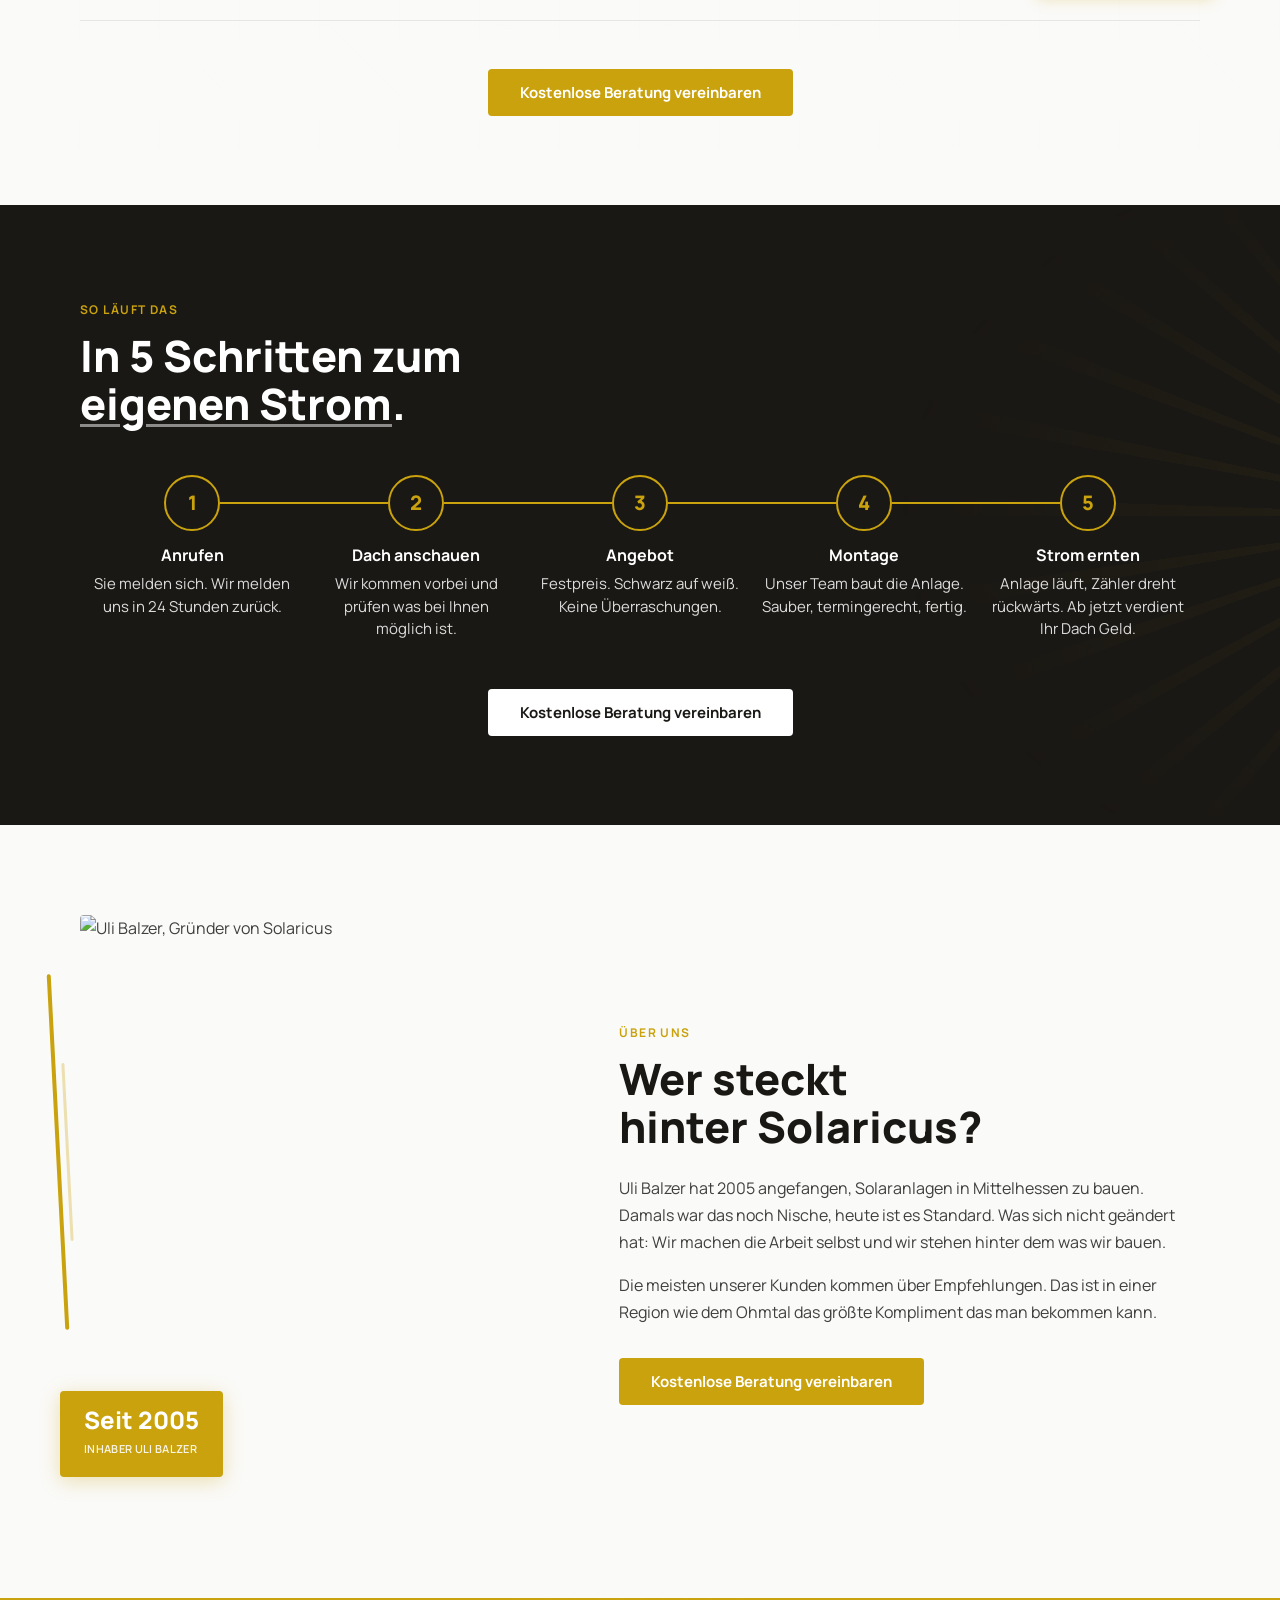
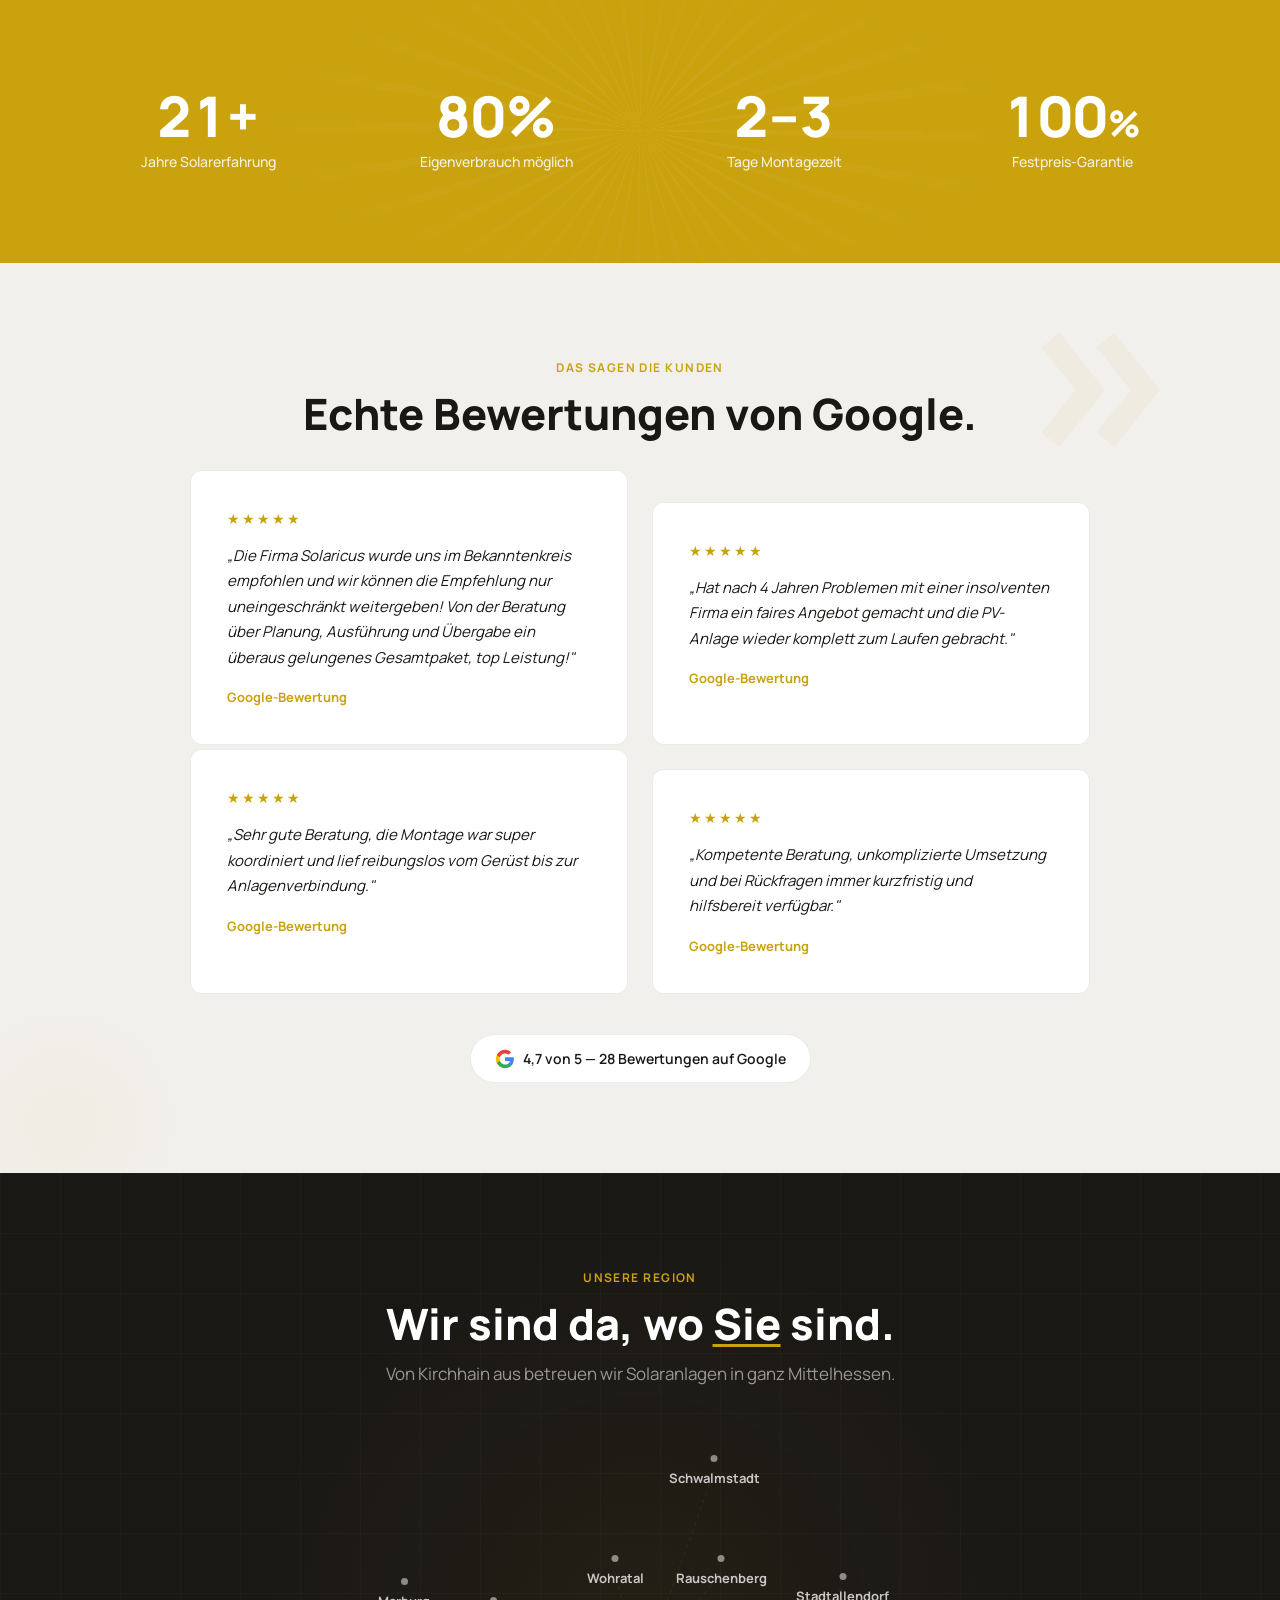
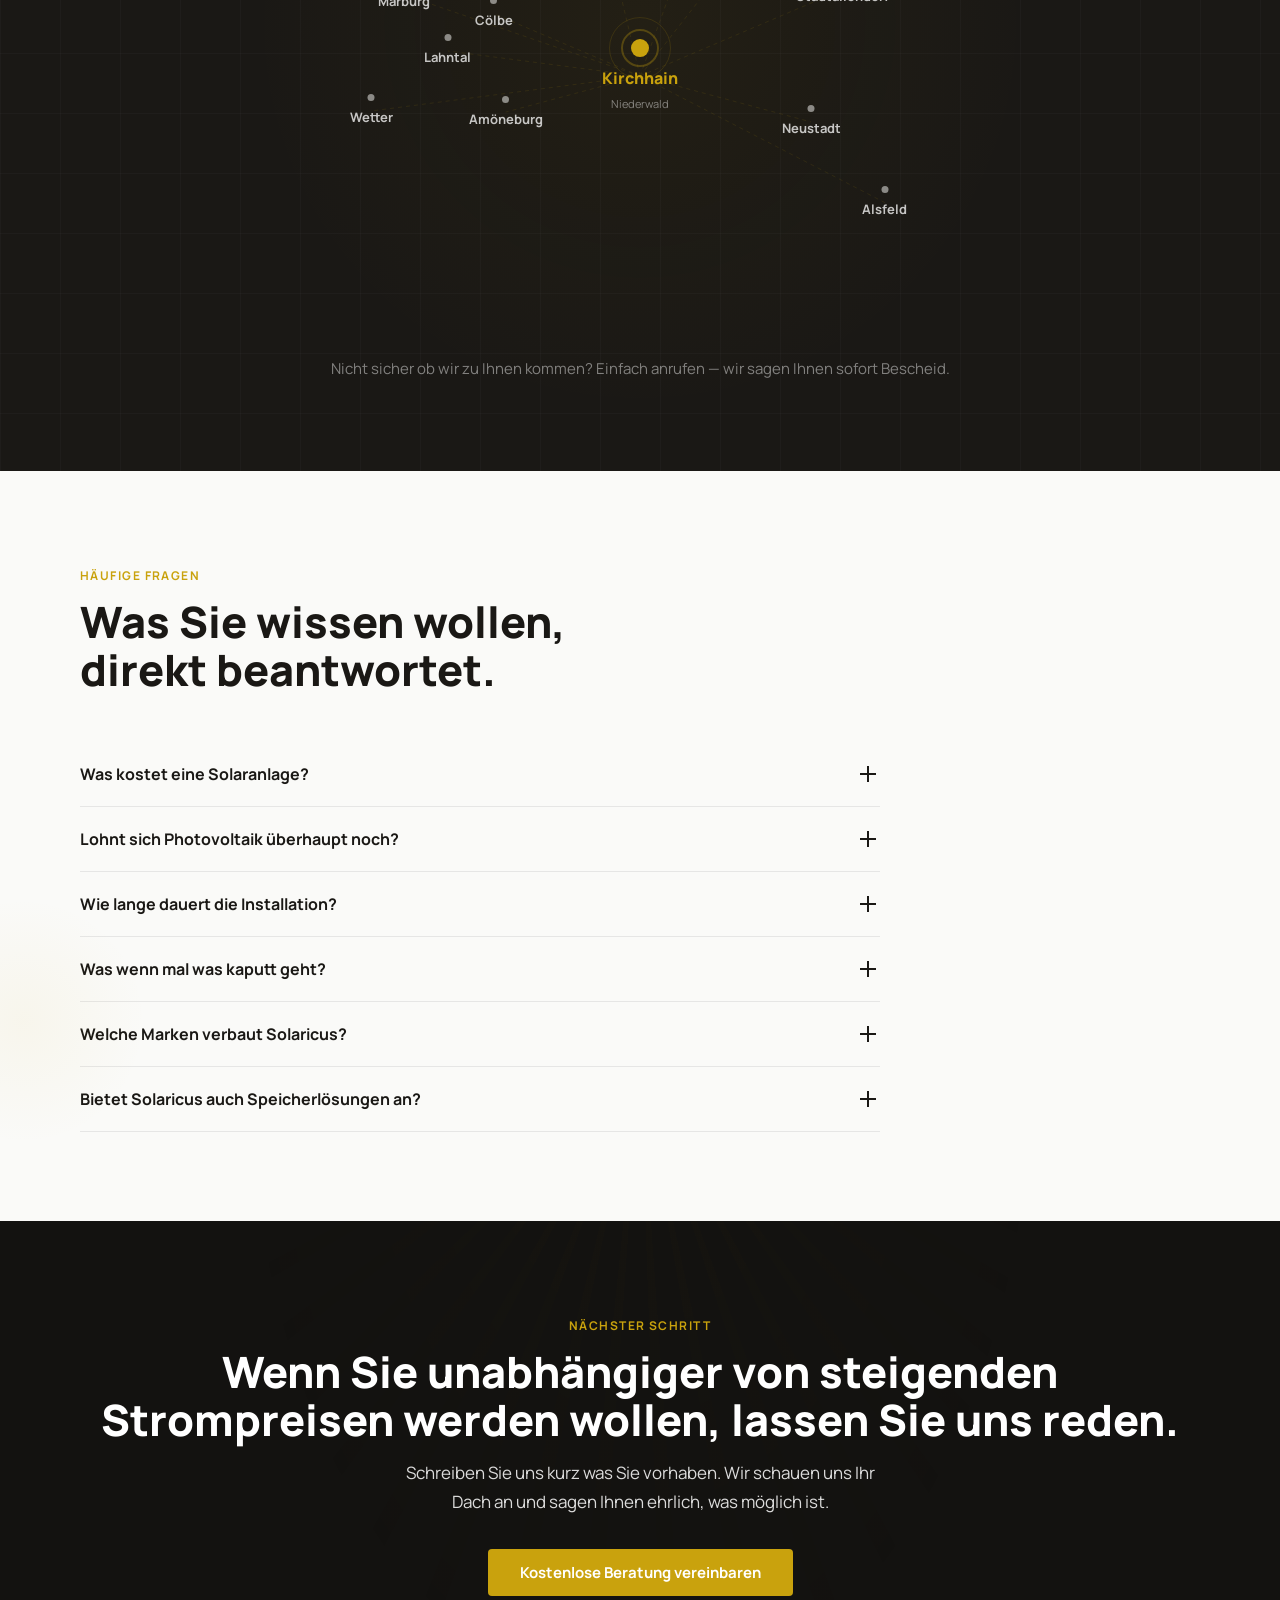
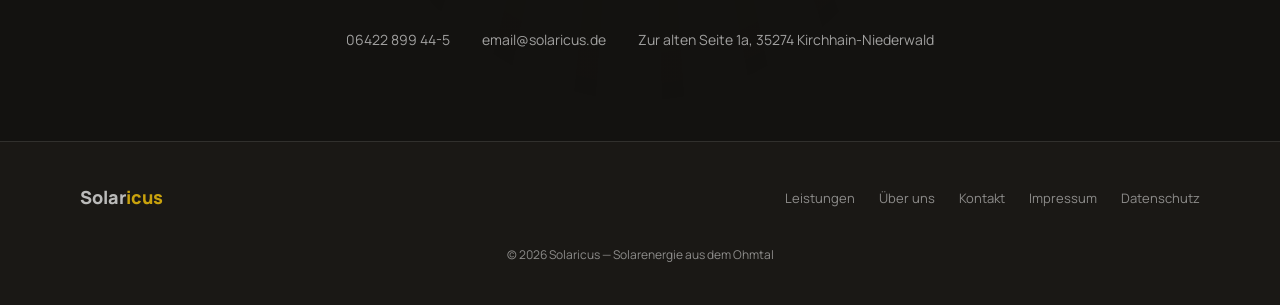
==== commit 0303a28a: "fix: Doppelte Telefonnr weg, Prozess vertikal zentriert auf Mobile" ====
--- a/index.html
+++ b/index.html
@@ -633,14 +633,10 @@
     <p class="cta-final__sub reveal">Schreiben Sie uns kurz was Sie vorhaben. Wir schauen uns Ihr Dach an und sagen Ihnen ehrlich, was möglich ist.</p>
     <div class="cta-final__actions reveal">
       <a href="formular.html" class="btn btn--primary">Kostenlose Beratung vereinbaren</a>
-      <a href="tel:0642289944-5" class="cta-final__tel">
-        <svg viewBox="0 0 24 24" aria-hidden="true"><path d="M6.62 10.79a15.053 15.053 0 006.59 6.59l2.2-2.2a1.003 1.003 0 011.01-.24c1.12.37 2.33.57 3.57.57.55 0 1 .45 1 1V20c0 .55-.45 1-1 1-9.39 0-17-7.61-17-17 0-.55.45-1 1-1h3.5c.55 0 1 .45 1 1 0 1.25.2 2.45.57 3.57.11.35.03.74-.25 1.02l-2.2 2.2z"/></svg>
-        06422 899 44-5
-      </a>
     </div>
     <div class="cta-final__kontakt reveal" style="margin-top: 2rem;">
+      <a href="tel:0642289944-5">06422 899 44-5</a>
       <span>email@solaricus.de</span>
-      <span>06422 899 44-5</span>
       <span>Zur alten Seite 1a, 35274 Kirchhain-Niederwald</span>
     </div>
   </div>
--- a/style.css
+++ b/style.css
@@ -921,52 +921,57 @@
 
 .prozess__cta { margin-top: 3rem; text-align: center; position: relative; z-index: 1; }
 
-/* Mobile: vertikal, saubere Ausrichtung */
+/* Mobile: vertikal, Text UNTER jedem Step */
 @media (max-width: 768px) {
   .prozess__stepper {
-    --circle: 36px;
+    --circle: 40px;
     flex-direction: column;
+    align-items: center;
     padding-left: 0;
     gap: 0;
   }
   .prozess__step {
-    display: grid;
-    grid-template-columns: var(--circle) 1fr;
-    grid-template-rows: auto auto;
-    column-gap: 0.875rem;
-    row-gap: 0.125rem;
-    text-align: left;
-    padding-bottom: 1.75rem;
-    align-items: start;
+    display: flex;
+    flex-direction: column;
+    align-items: center;
+    text-align: center;
+    padding-bottom: 2rem;
+    position: relative;
+    width: 100%;
   }
   .prozess__step:last-child { padding-bottom: 0; }
   .prozess__step::before {
-    grid-row: 1 / 3;
-    grid-column: 1;
-    margin-bottom: 0;
-    flex-shrink: 0;
-    font-size: 0.875rem;
-    align-self: start;
-  }
-  /* Vertikale Linie */
+    margin-bottom: 0.625rem;
+    font-size: 1rem;
+  }
+  /* Vertikale Linie zwischen Steps */
   .prozess__step:not(:last-child)::after {
     top: var(--circle);
-    left: calc(var(--circle) / 2 - 1px);
+    left: 50%;
+    transform: translateX(-50%);
     width: 2px;
     height: calc(100% - var(--circle));
   }
   .prozess__step h3 {
-    grid-column: 2;
-    margin-top: 0;
     font-size: 0.9375rem;
-    line-height: calc(var(--circle) / 2);
-    padding-top: 2px;
+    margin-bottom: 0.25rem;
   }
   .prozess__step p {
-    grid-column: 2;
     font-size: 0.8125rem;
-    padding: 0;
+    padding: 0 1rem;
     line-height: 1.5;
+    max-width: 280px;
+  }
+  /* Vertikale Linien: einfach sichtbar, keine hektische Animation */
+  .prozess__step:not(:last-child)::after {
+    transform-origin: top;
+    transform: scaleY(0);
+  }
+  .prozess__stepper.is-visible .prozess__step:nth-child(1)::after,
+  .prozess__stepper.is-visible .prozess__step:nth-child(2)::after,
+  .prozess__stepper.is-visible .prozess__step:nth-child(3)::after,
+  .prozess__stepper.is-visible .prozess__step:nth-child(4)::after {
+    transform: scaleY(1) !important;
   }
 }
 
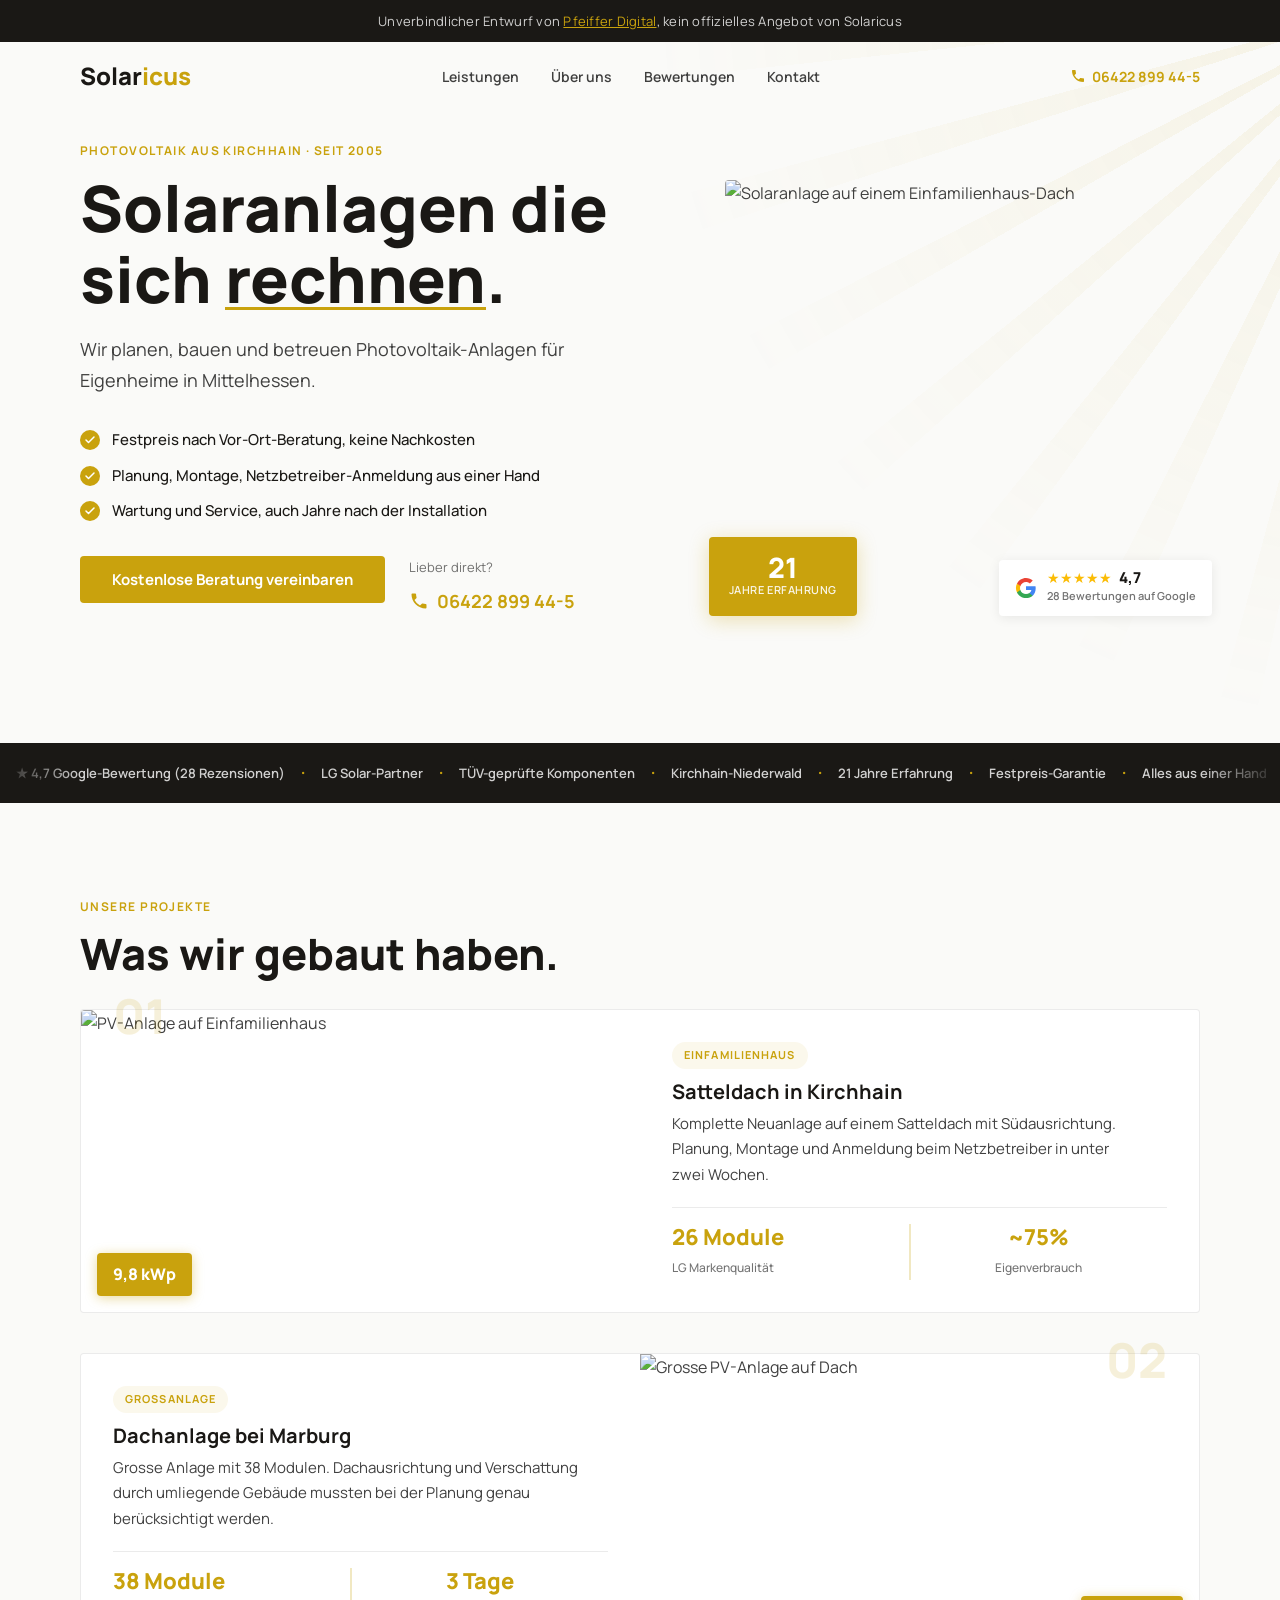
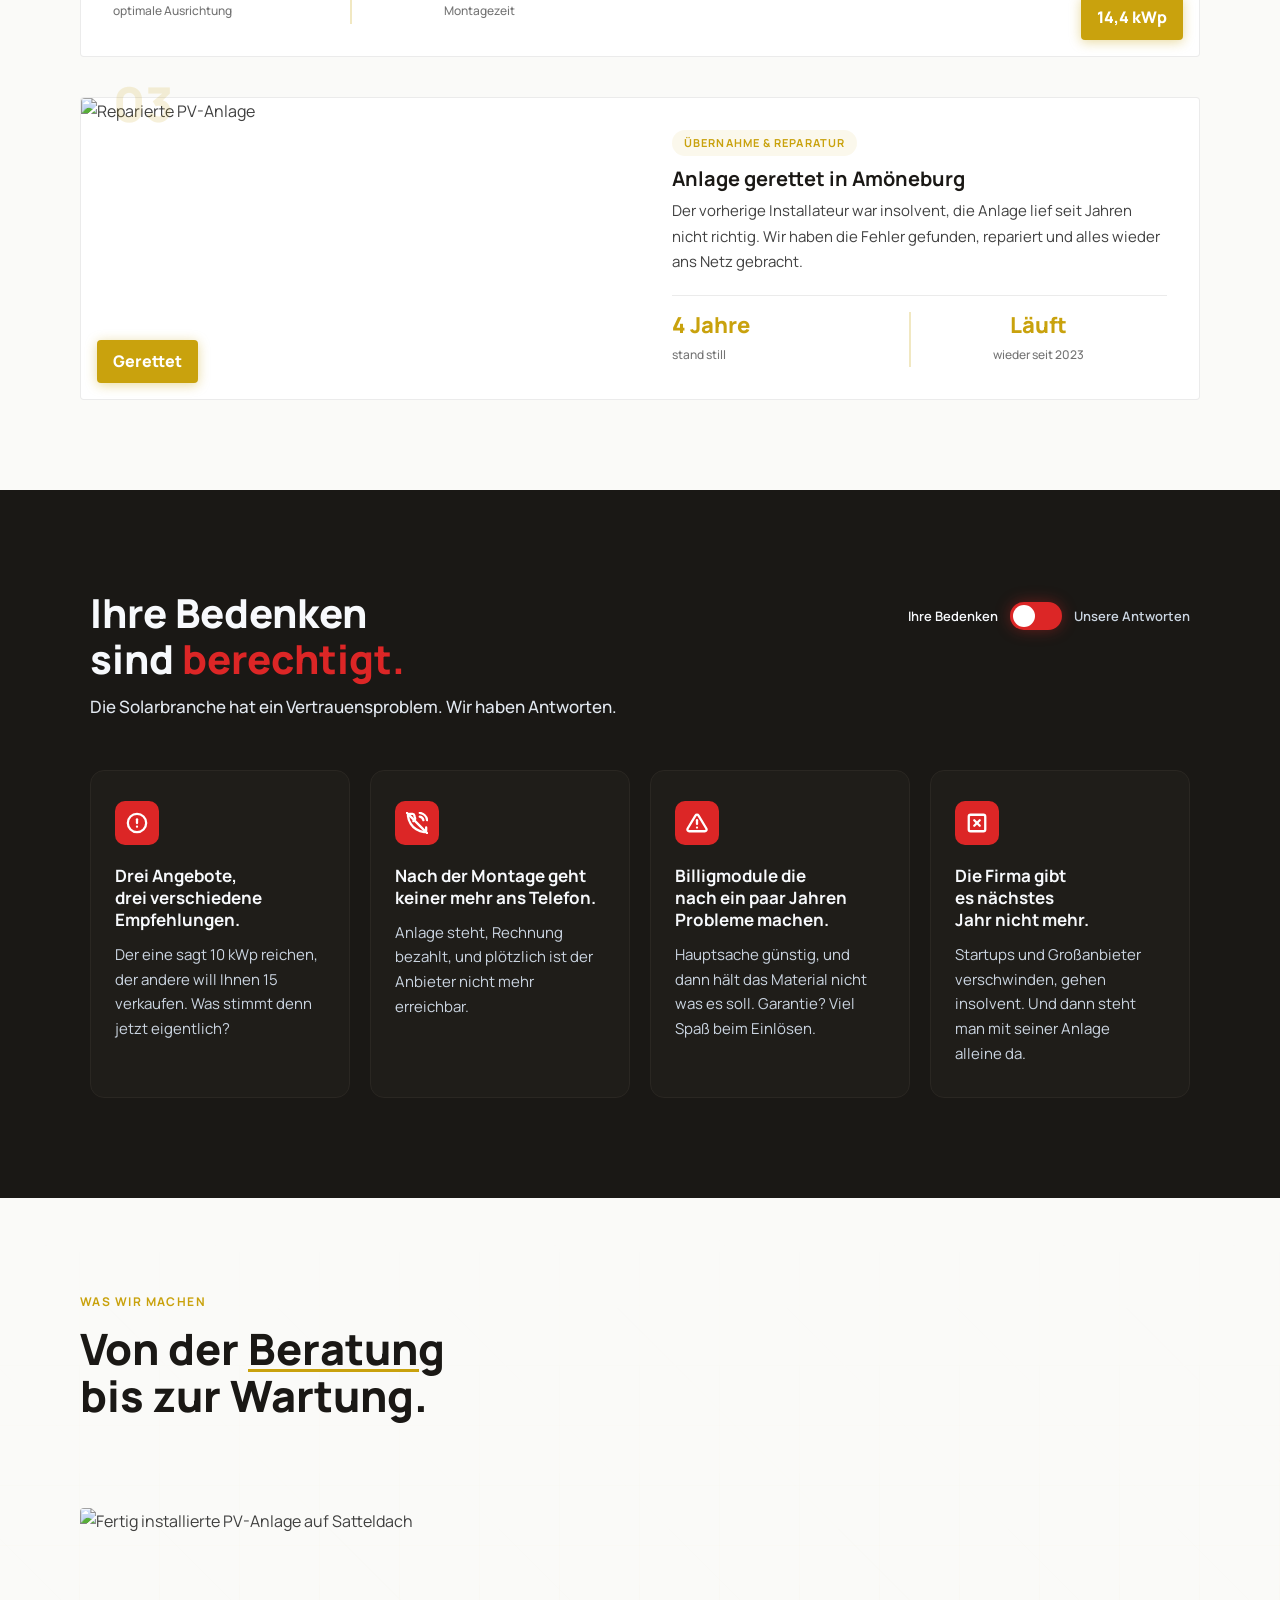
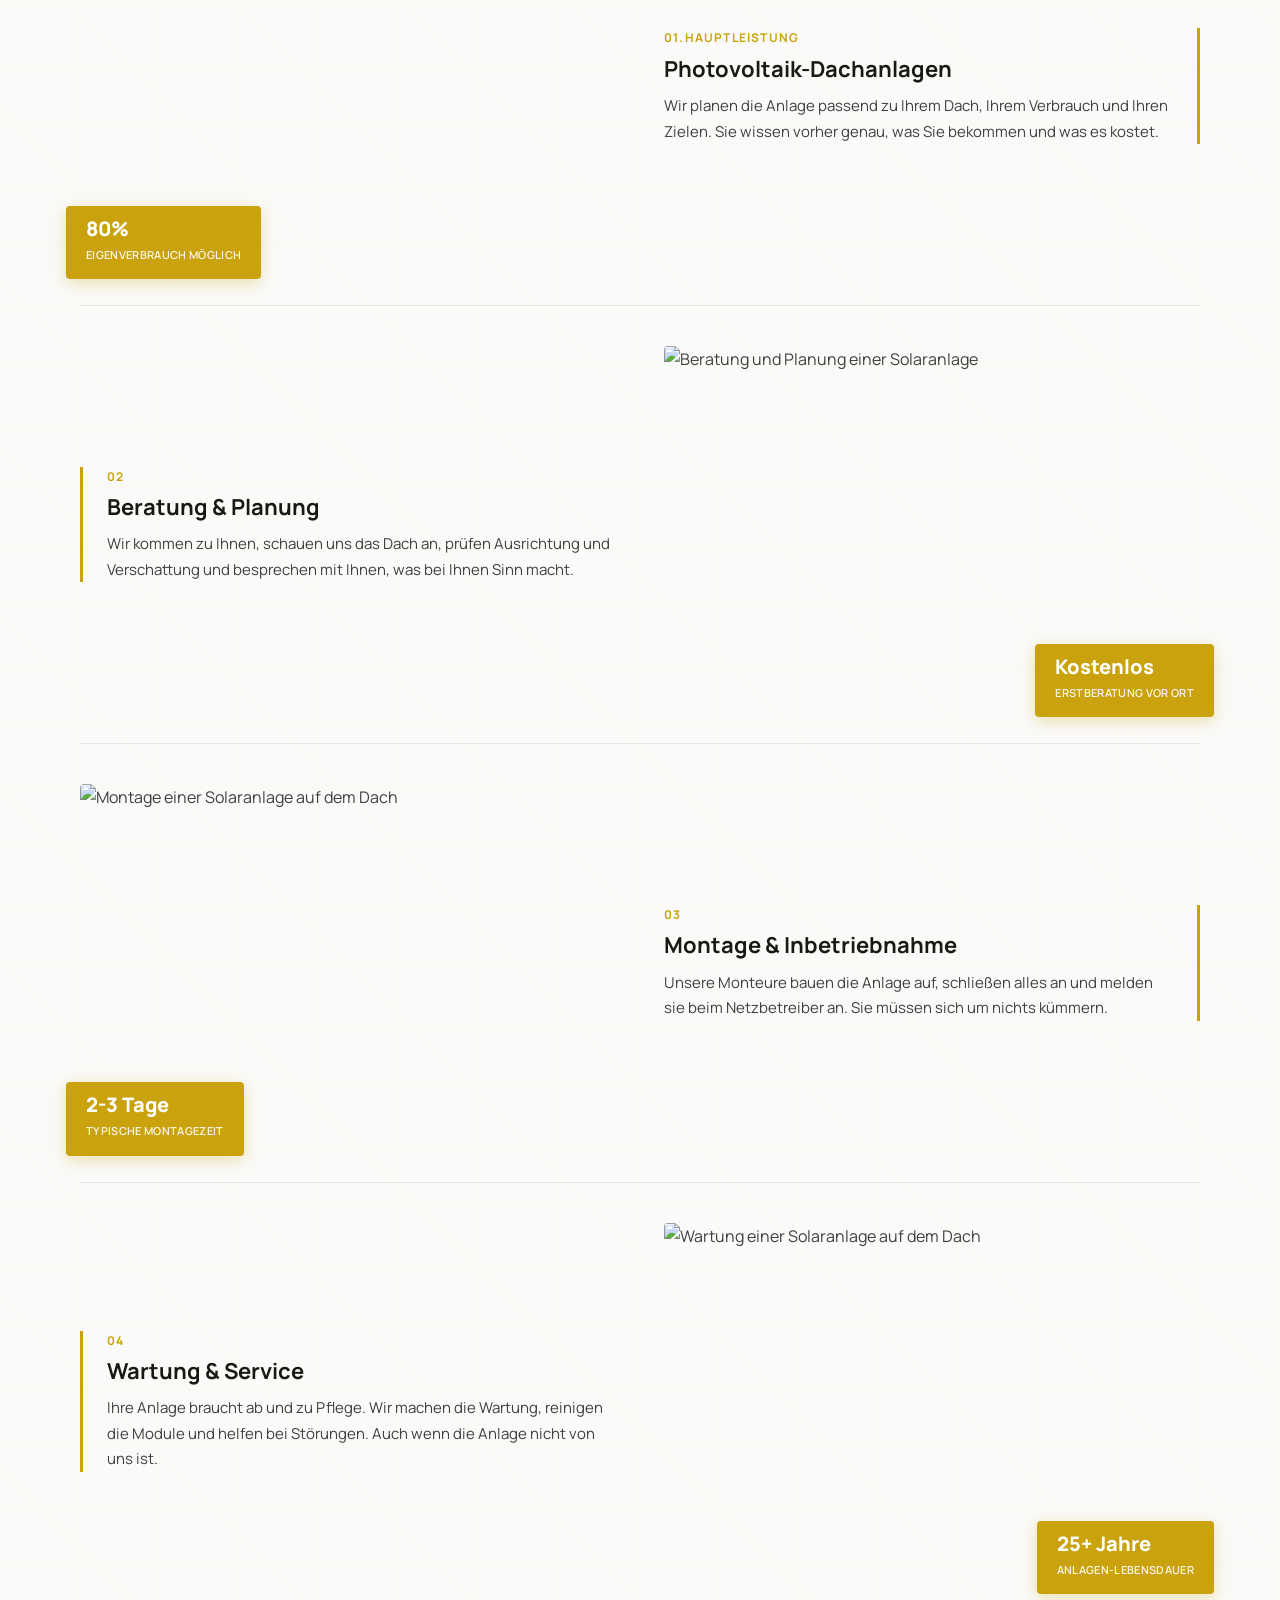
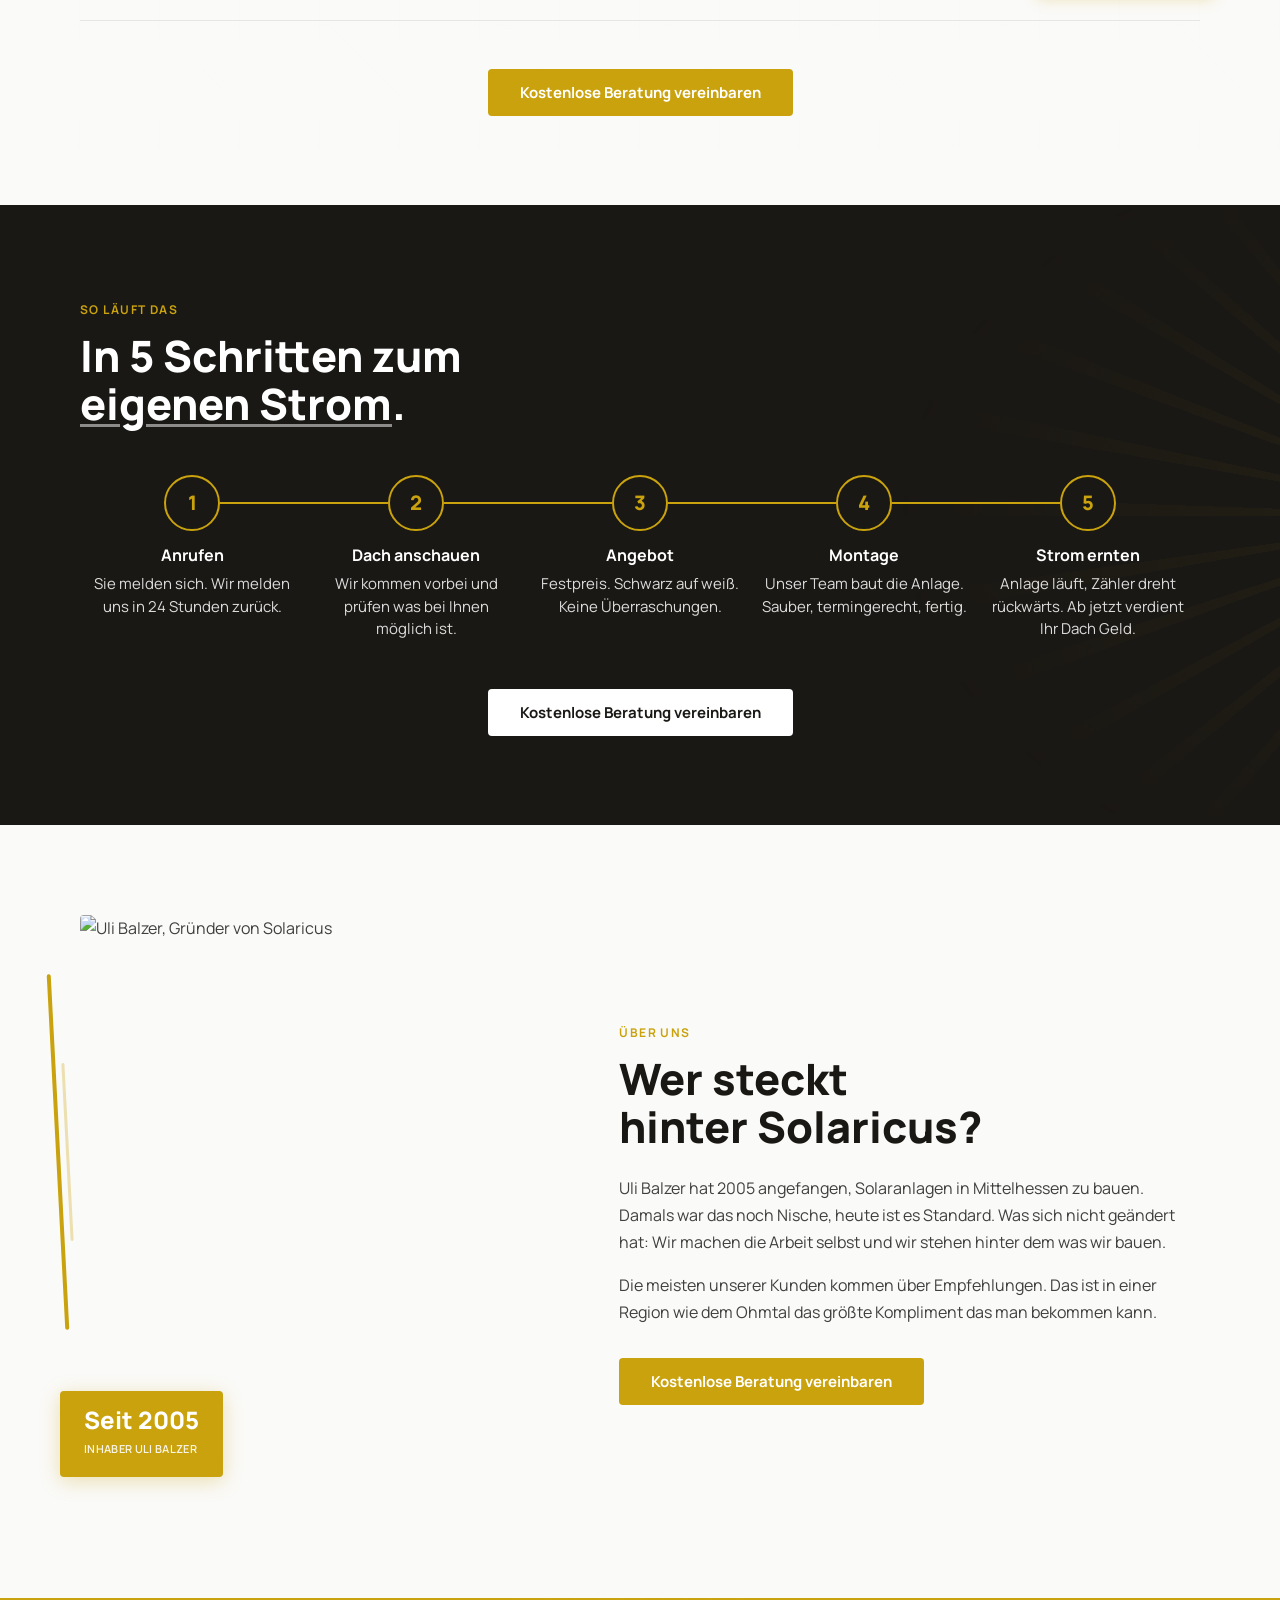
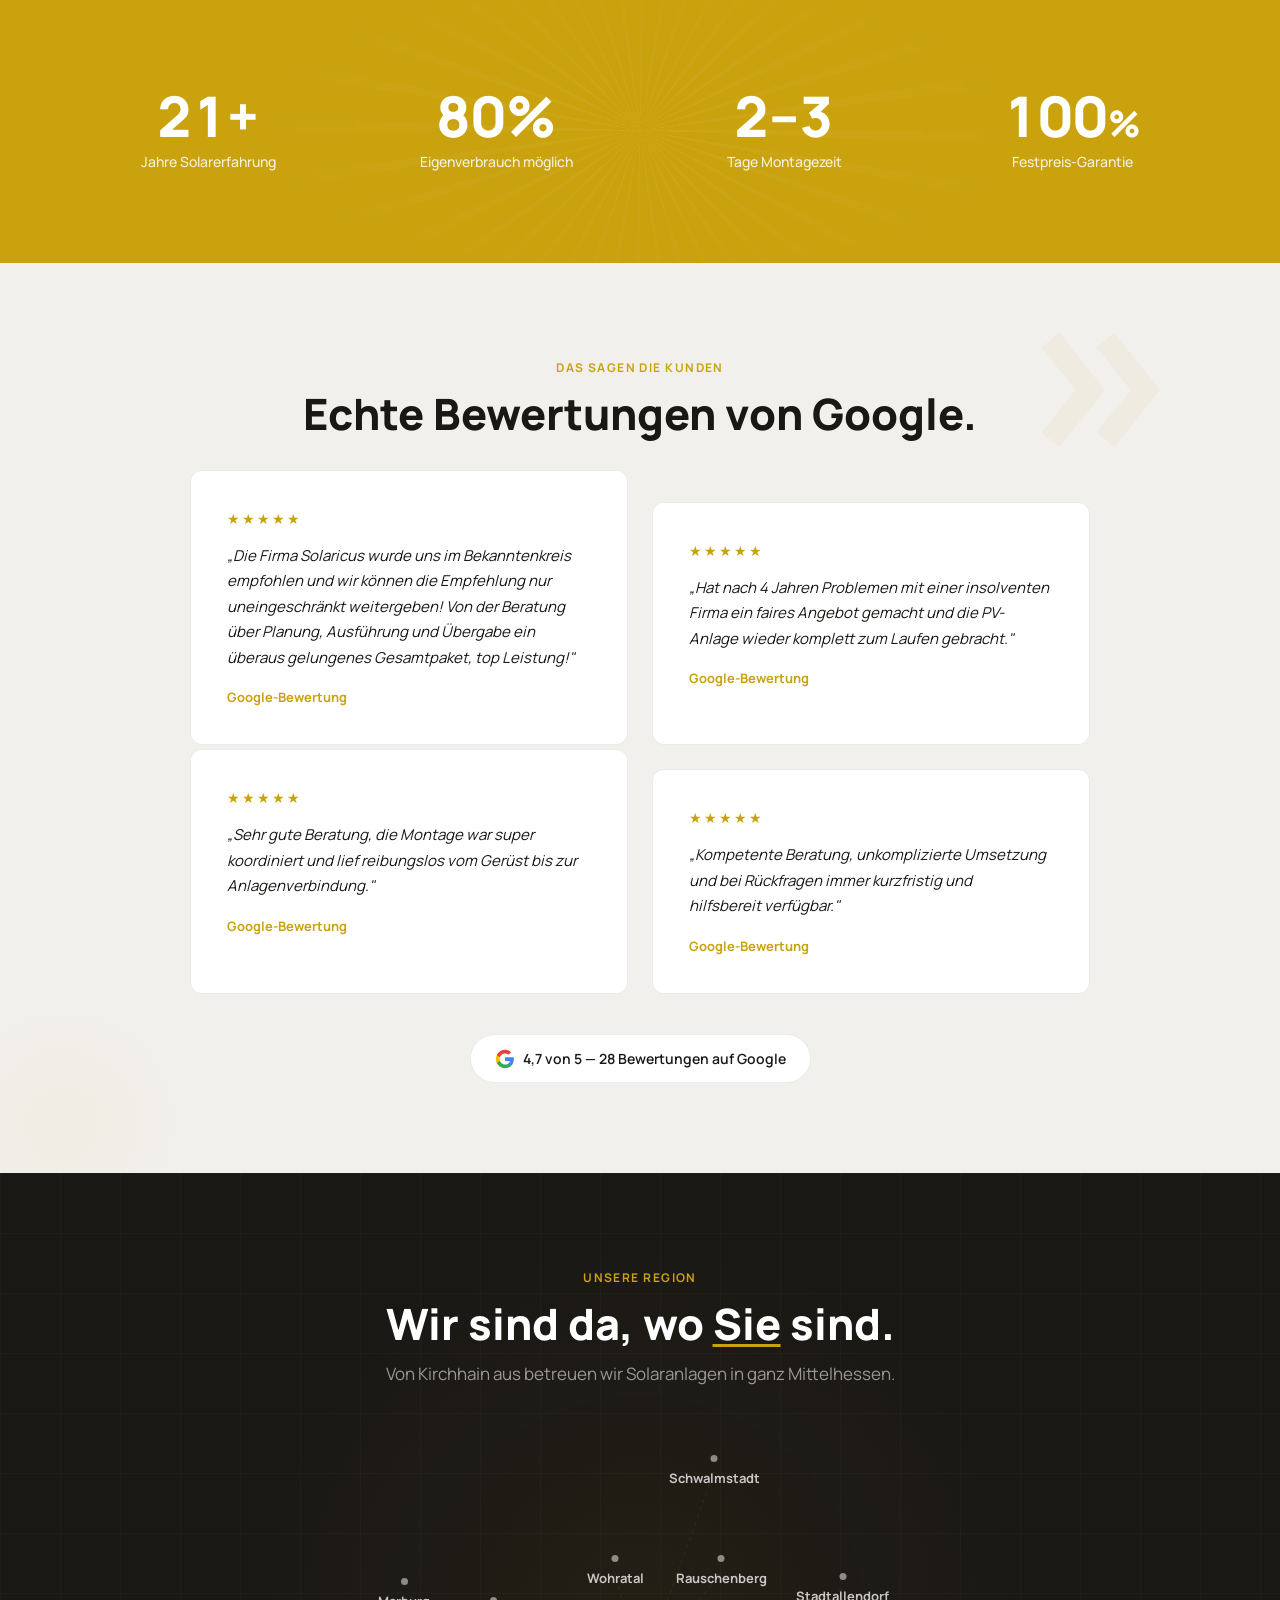
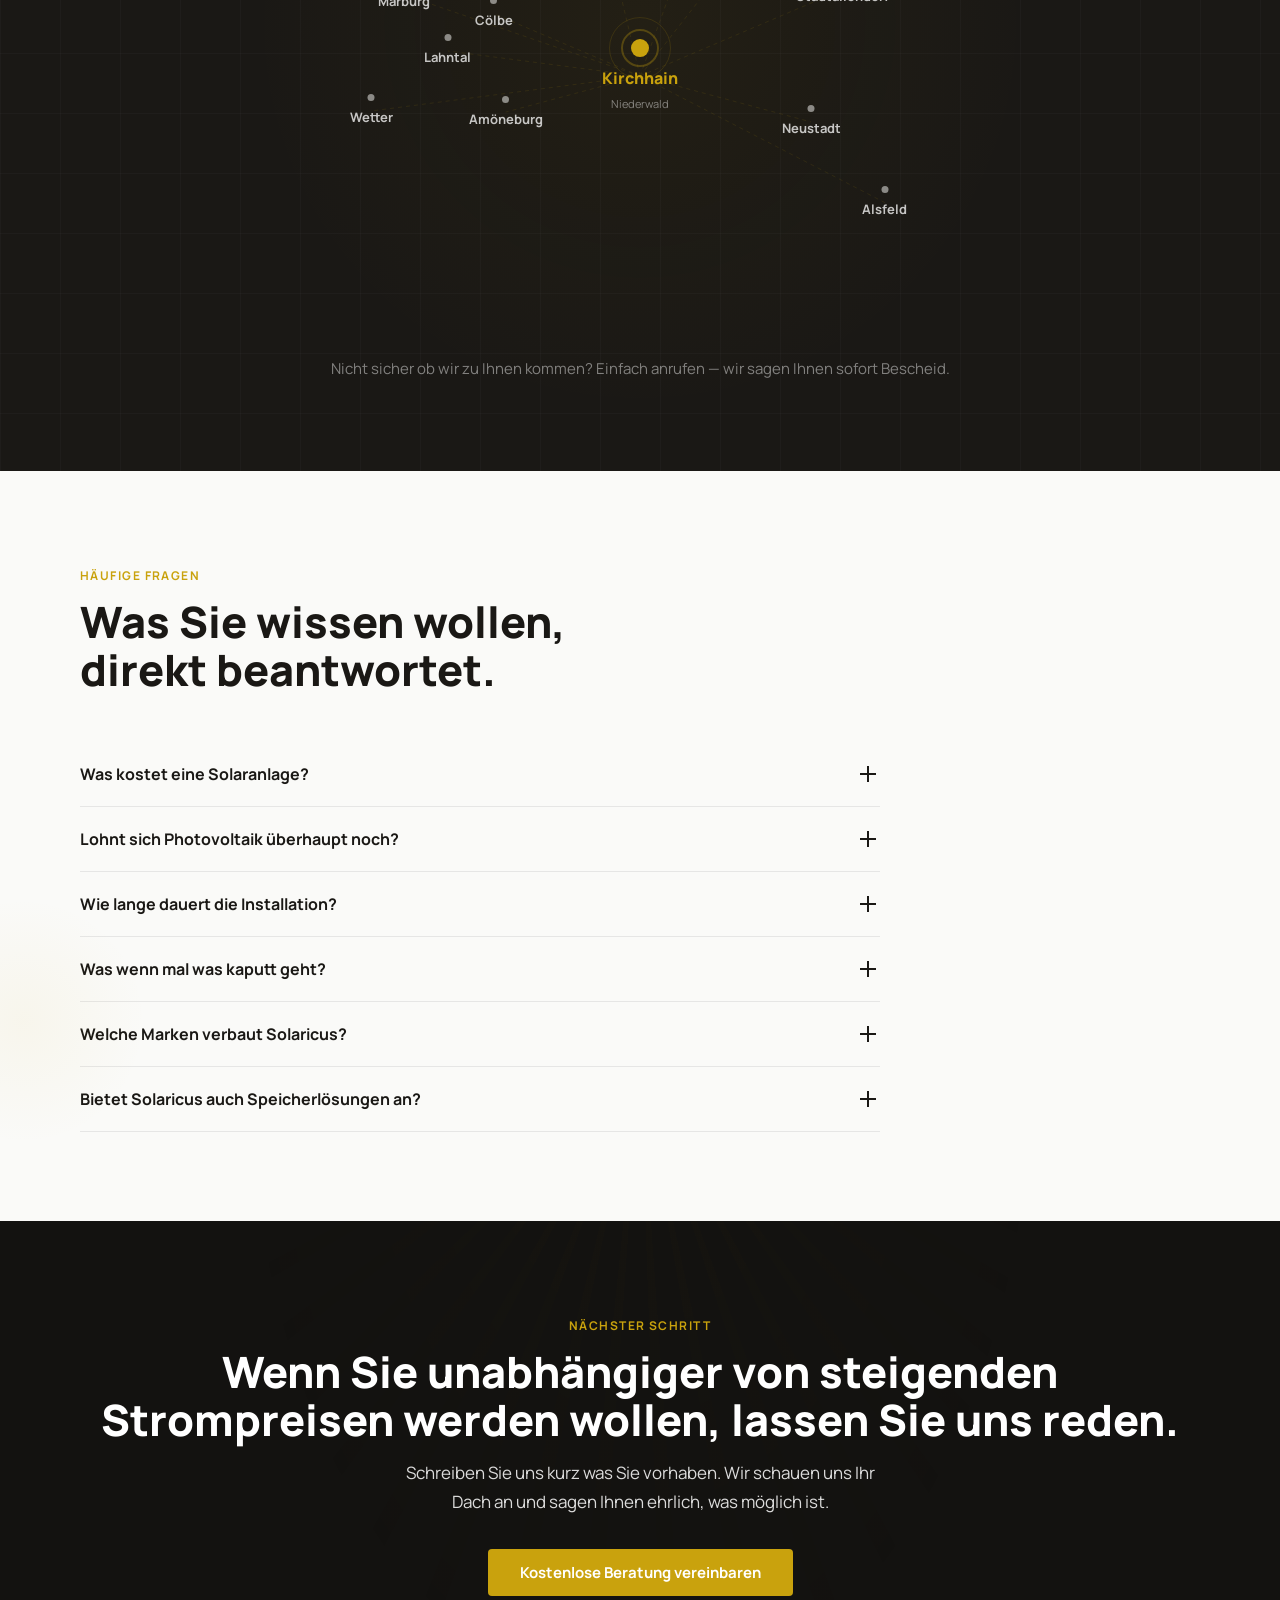
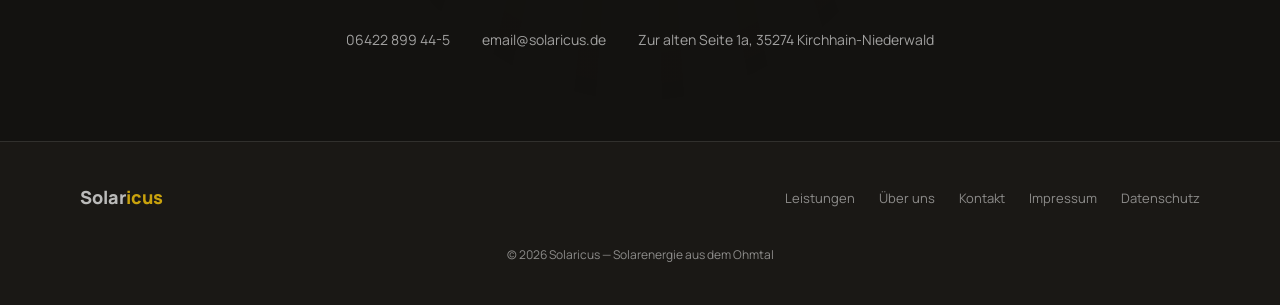
==== commit a94036da: "fix: Hero Bild links+Badges rechts, Grossanlage nicht mehr dunkel, Reveal sanfter" ====
--- a/index.html
+++ b/index.html
@@ -175,7 +175,7 @@
         </div>
       </div>
 
-      <div class="fallstudie fallstudie--dunkel reveal delay-1" data-nr="02">
+      <div class="fallstudie reveal delay-1" data-nr="02">
         <div class="fallstudie__img-wrap">
           <img class="fallstudie__img" loading="lazy" src="https://solarenergie-marburg.de/wp-content/uploads/2023/10/IMG_0608-scaled.jpg" alt="Grosse PV-Anlage auf Dach">
           <div class="fallstudie__img-badge">14,4 kWp</div>
--- a/style.css
+++ b/style.css
@@ -451,15 +451,24 @@
     gap: 0.5rem;
   }
   .hero__usps li { font-size: 0.8125rem; }
-  /* Bild: kein Gesicht abschneiden */
-  .hero__visual { position: relative; margin: 0 1rem; }
+  /* Bild links, Badges rechts daneben */
+  .hero__visual {
+    display: grid;
+    grid-template-columns: 1fr 1fr;
+    grid-template-rows: auto auto;
+    gap: 0.5rem;
+    align-items: center;
+  }
   .hero__img {
+    grid-row: 1 / 3;
+    grid-column: 1;
     min-height: auto;
-    height: 160px;
+    height: 140px;
+    width: 100%;
     border-radius: 8px;
+    object-fit: cover;
     object-position: center 20%;
   }
-  /* Badges unter dem Bild statt drauf */
   .hero__badge,
   .hero__google-badge {
     position: relative;
@@ -467,28 +476,25 @@
     top: auto;
     left: auto;
     right: auto;
-    display: inline-flex;
+    display: flex;
+    align-items: center;
   }
   .hero__badge {
+    grid-column: 2;
+    grid-row: 1;
     padding: 0.5rem 0.75rem;
+    border-radius: 8px;
   }
-  .hero__badge-number { font-size: 1rem; }
+  .hero__badge-number { font-size: 1.125rem; }
   .hero__badge-text { font-size: 0.6rem; }
   .hero__google-badge {
-    padding: 0.4rem 0.75rem;
+    grid-column: 2;
+    grid-row: 2;
+    padding: 0.4rem 0.625rem;
+    border-radius: 8px;
   }
   .hero__google-sterne { font-size: 0.75rem; }
   .hero__google-text { font-size: 0.6rem; }
-  /* Badges nebeneinander unter dem Bild */
-  .hero__visual {
-    display: flex;
-    flex-wrap: wrap;
-    gap: 0.5rem;
-  }
-  .hero__img {
-    width: 100%;
-    flex-shrink: 0;
-  }
 }
 
 /* === TRUST-BAR === */
@@ -921,49 +927,39 @@
 
 .prozess__cta { margin-top: 3rem; text-align: center; position: relative; z-index: 1; }
 
-/* Mobile: vertikal, Text UNTER jedem Step */
+/* Mobile: vertikal, linksbündig, Linie links */
 @media (max-width: 768px) {
   .prozess__stepper {
-    --circle: 40px;
+    --circle: 36px;
     flex-direction: column;
-    align-items: center;
+    align-items: flex-start;
     padding-left: 0;
     gap: 0;
   }
   .prozess__step {
-    display: flex;
-    flex-direction: column;
-    align-items: center;
-    text-align: center;
+    display: grid;
+    grid-template-columns: var(--circle) 1fr;
+    grid-template-rows: auto auto;
+    column-gap: 1rem;
+    text-align: left;
     padding-bottom: 2rem;
     position: relative;
     width: 100%;
   }
   .prozess__step:last-child { padding-bottom: 0; }
   .prozess__step::before {
-    margin-bottom: 0.625rem;
-    font-size: 1rem;
+    grid-row: 1 / 3;
+    grid-column: 1;
+    margin-bottom: 0;
+    font-size: 0.875rem;
+    align-self: start;
   }
-  /* Vertikale Linie zwischen Steps */
+  /* Vertikale Linie links am Kreis entlang */
   .prozess__step:not(:last-child)::after {
     top: var(--circle);
-    left: 50%;
-    transform: translateX(-50%);
+    left: calc(var(--circle) / 2 - 1px);
     width: 2px;
     height: calc(100% - var(--circle));
-  }
-  .prozess__step h3 {
-    font-size: 0.9375rem;
-    margin-bottom: 0.25rem;
-  }
-  .prozess__step p {
-    font-size: 0.8125rem;
-    padding: 0 1rem;
-    line-height: 1.5;
-    max-width: 280px;
-  }
-  /* Vertikale Linien: einfach sichtbar, keine hektische Animation */
-  .prozess__step:not(:last-child)::after {
     transform-origin: top;
     transform: scaleY(0);
   }
@@ -972,6 +968,18 @@
   .prozess__stepper.is-visible .prozess__step:nth-child(3)::after,
   .prozess__stepper.is-visible .prozess__step:nth-child(4)::after {
     transform: scaleY(1) !important;
+  }
+  .prozess__step h3 {
+    grid-column: 2;
+    font-size: 0.9375rem;
+    margin-bottom: 0.125rem;
+    line-height: var(--circle);
+  }
+  .prozess__step p {
+    grid-column: 2;
+    font-size: 0.8125rem;
+    padding: 0;
+    line-height: 1.5;
   }
 }
 
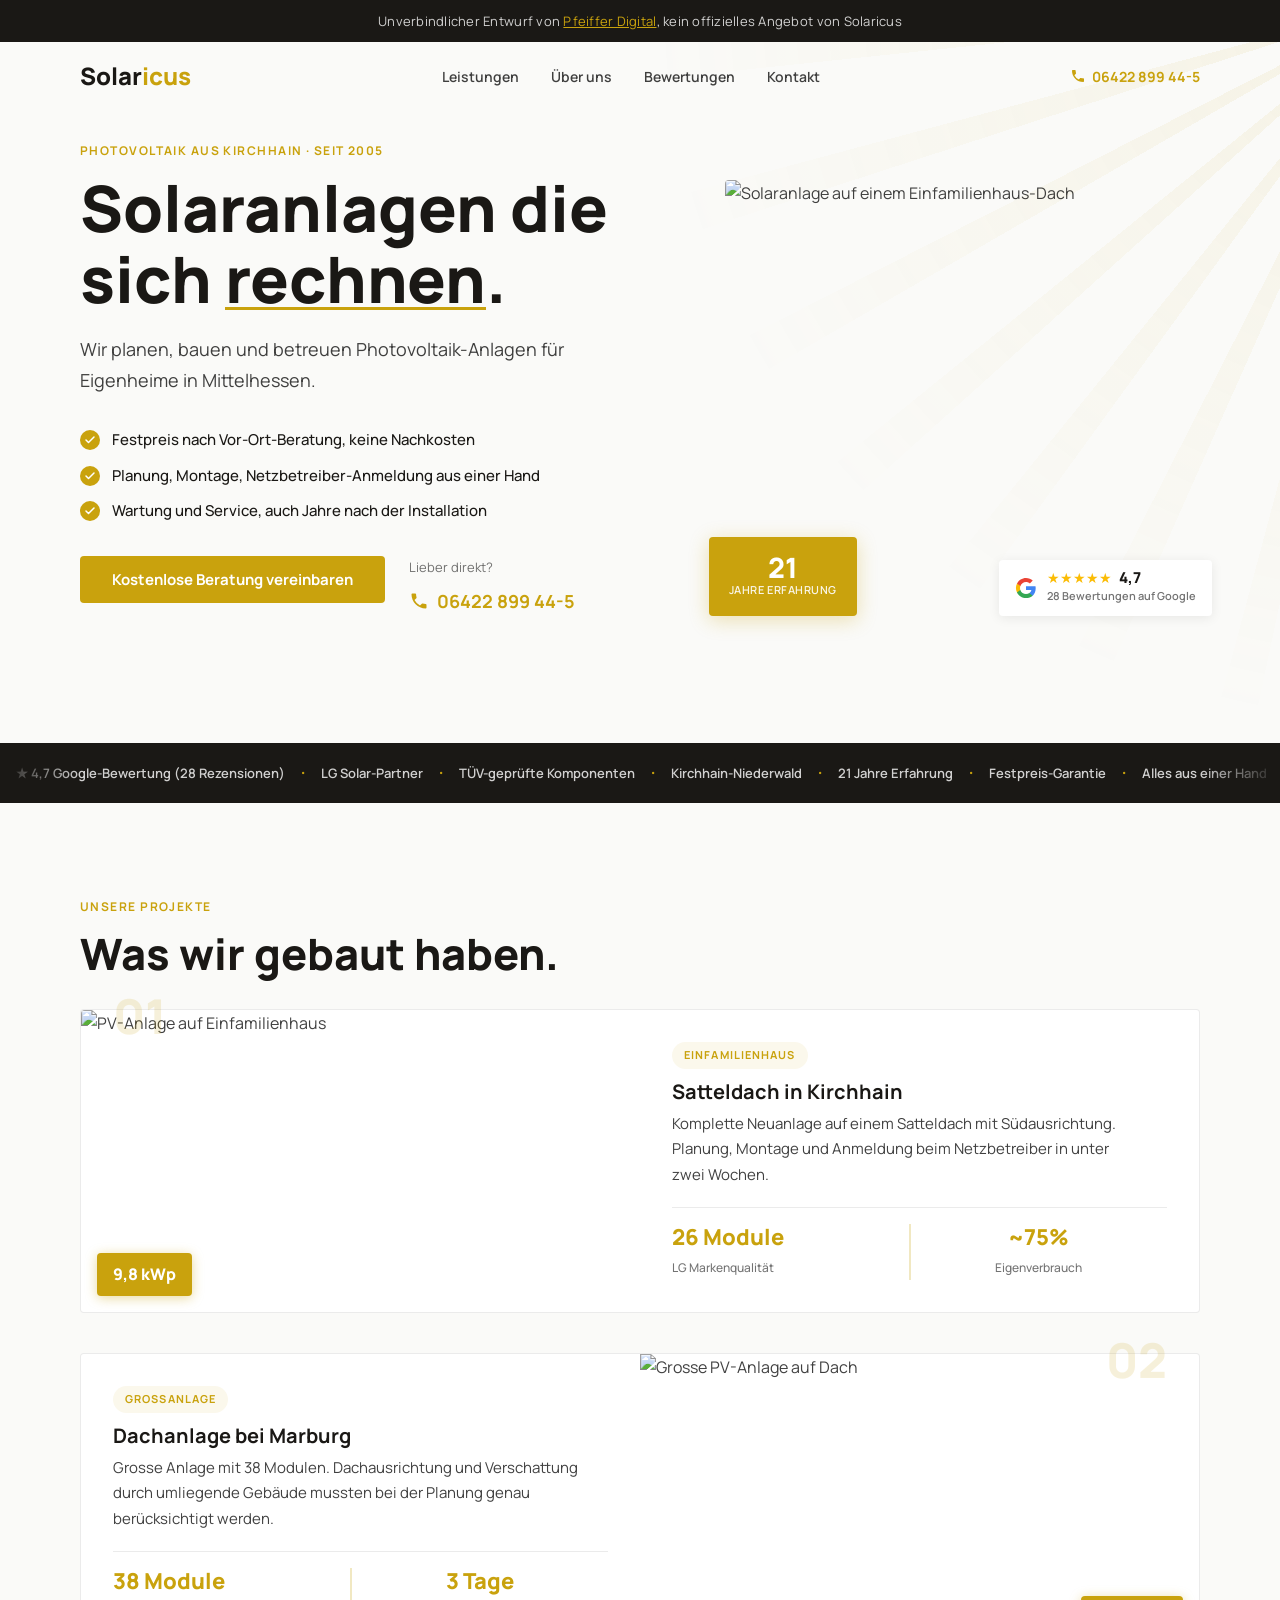
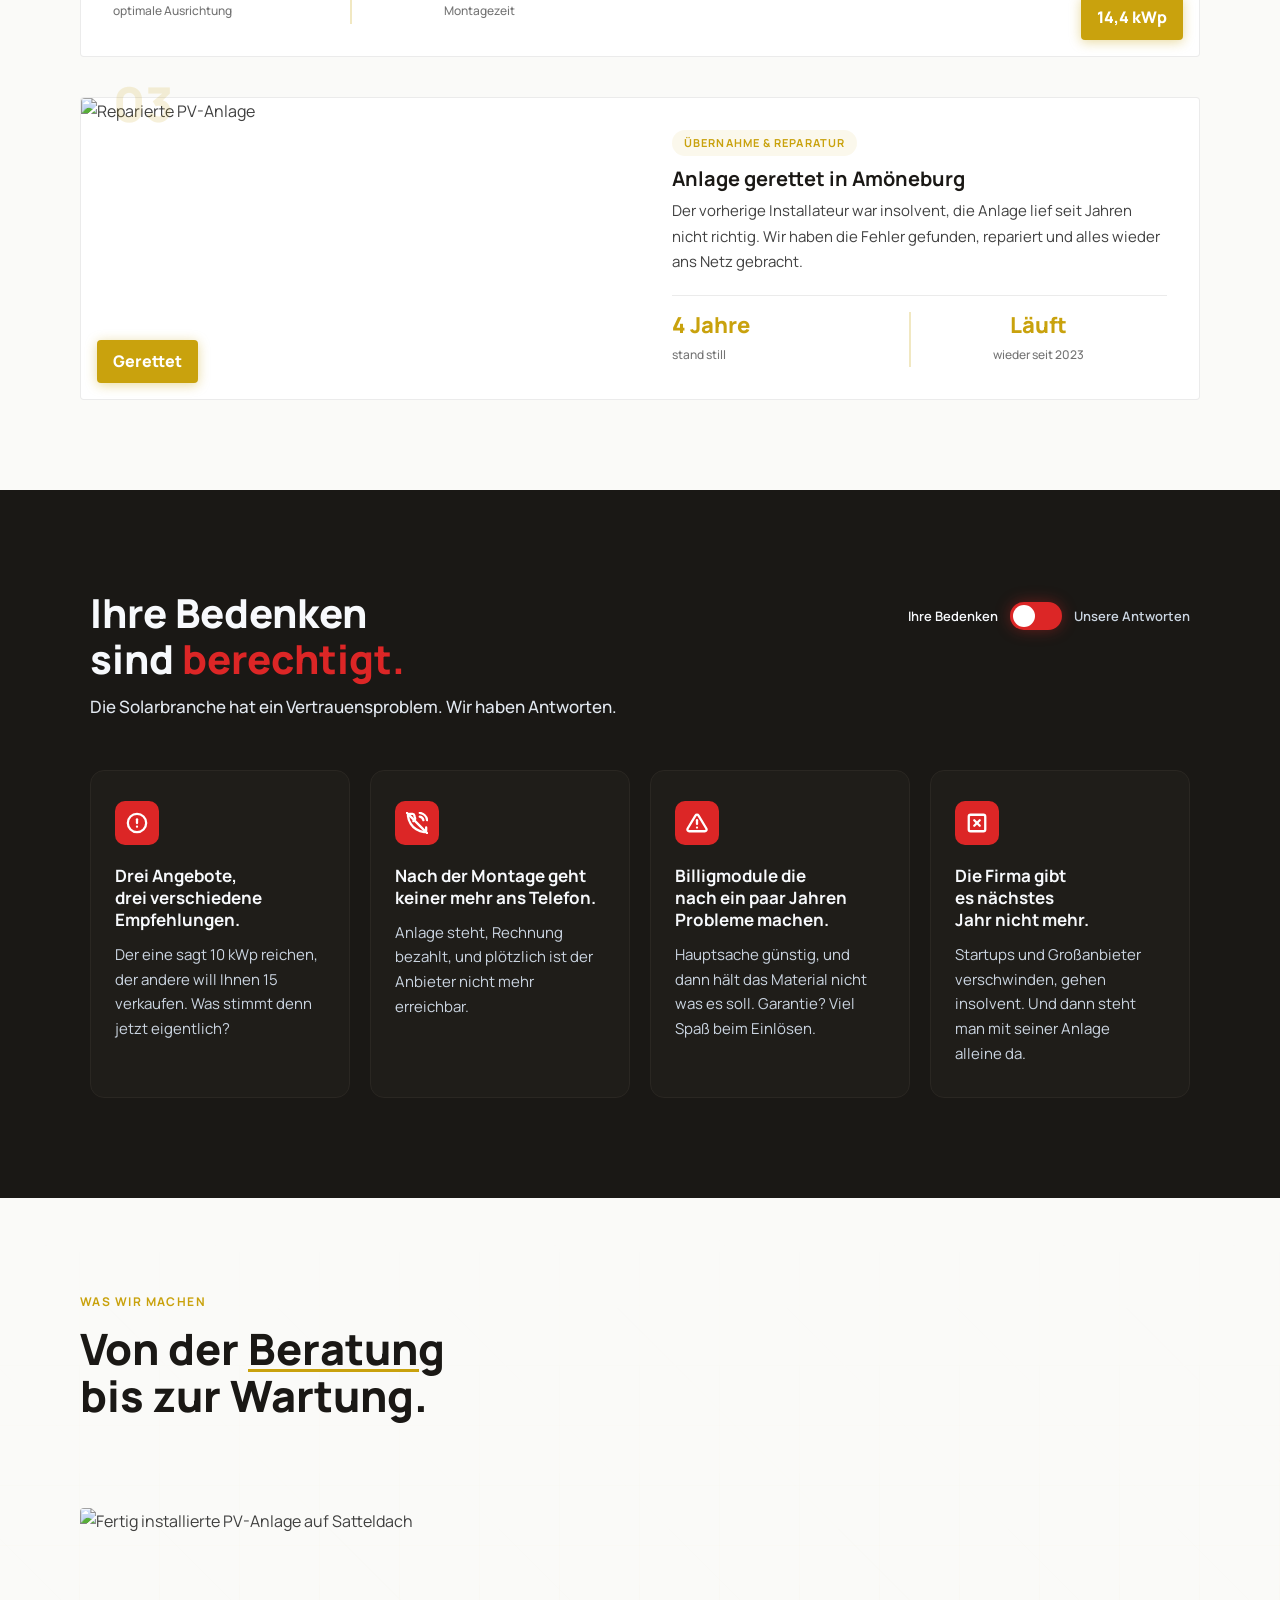
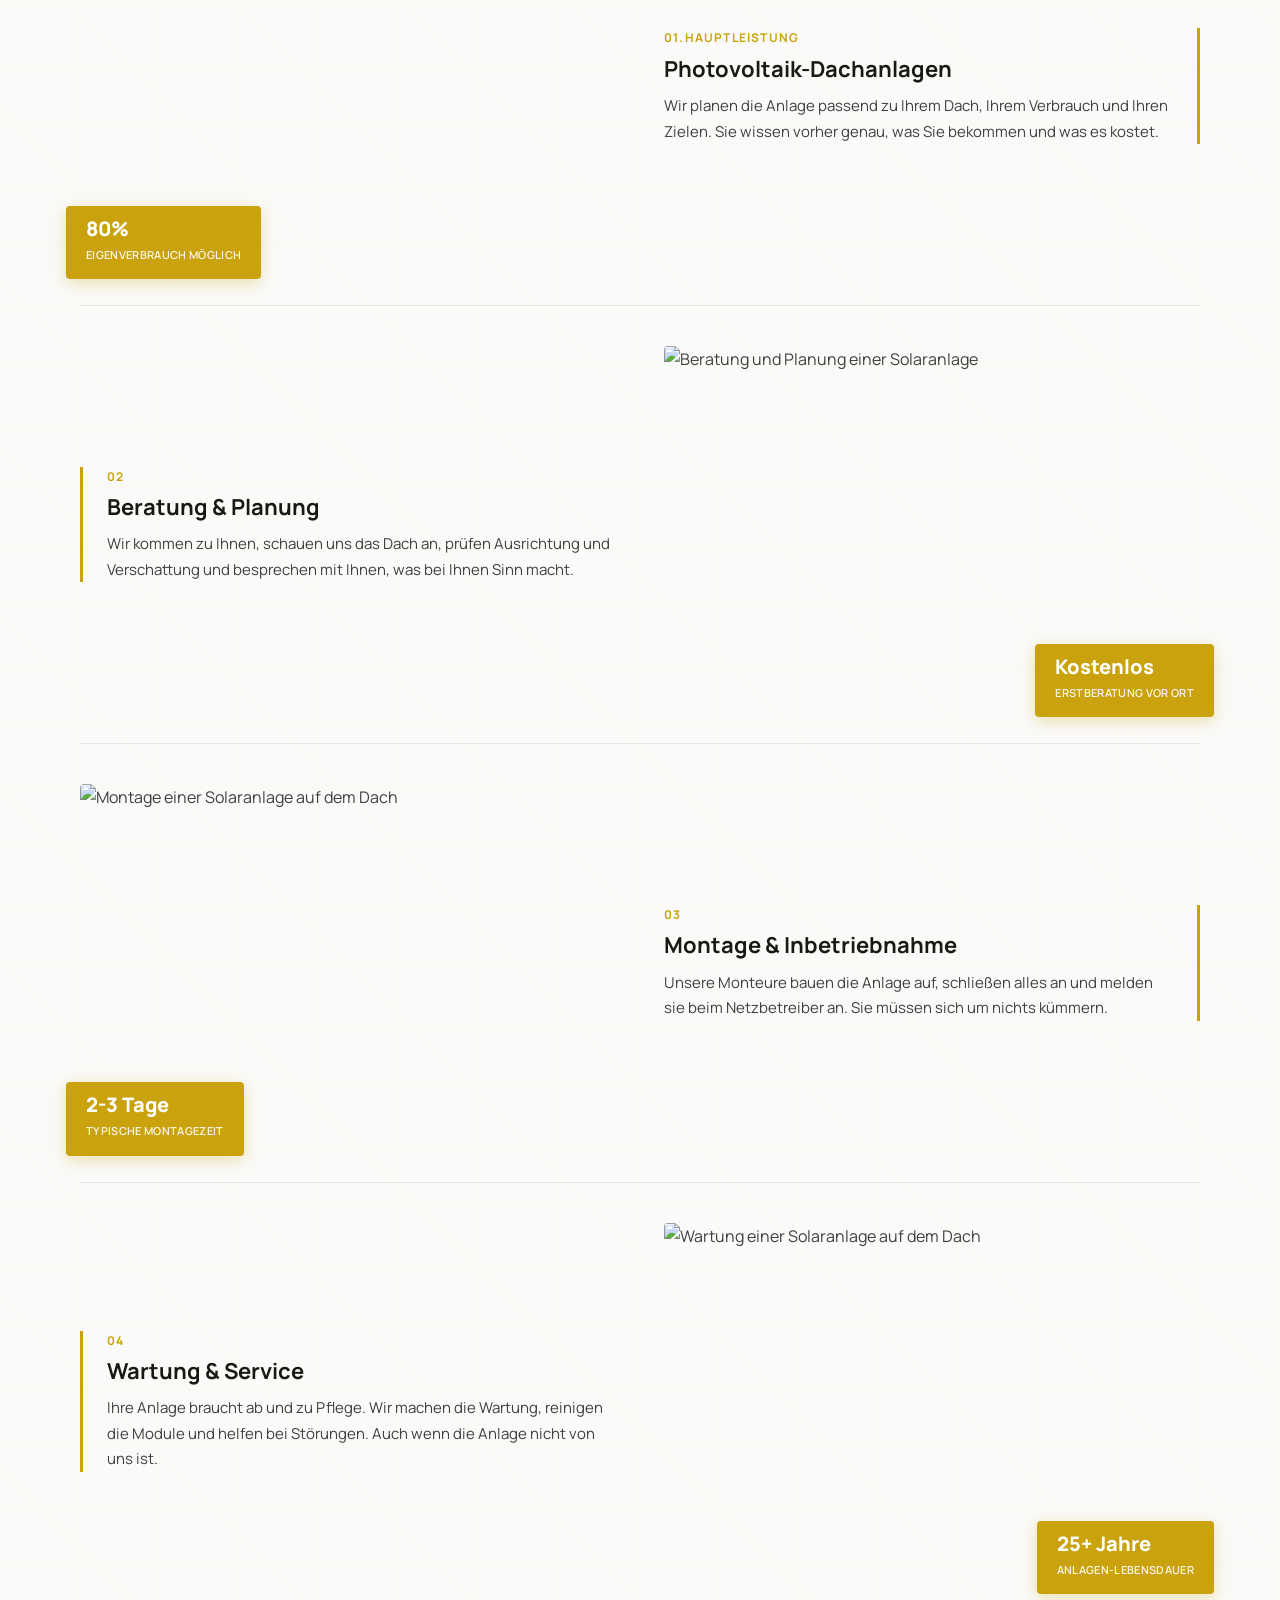
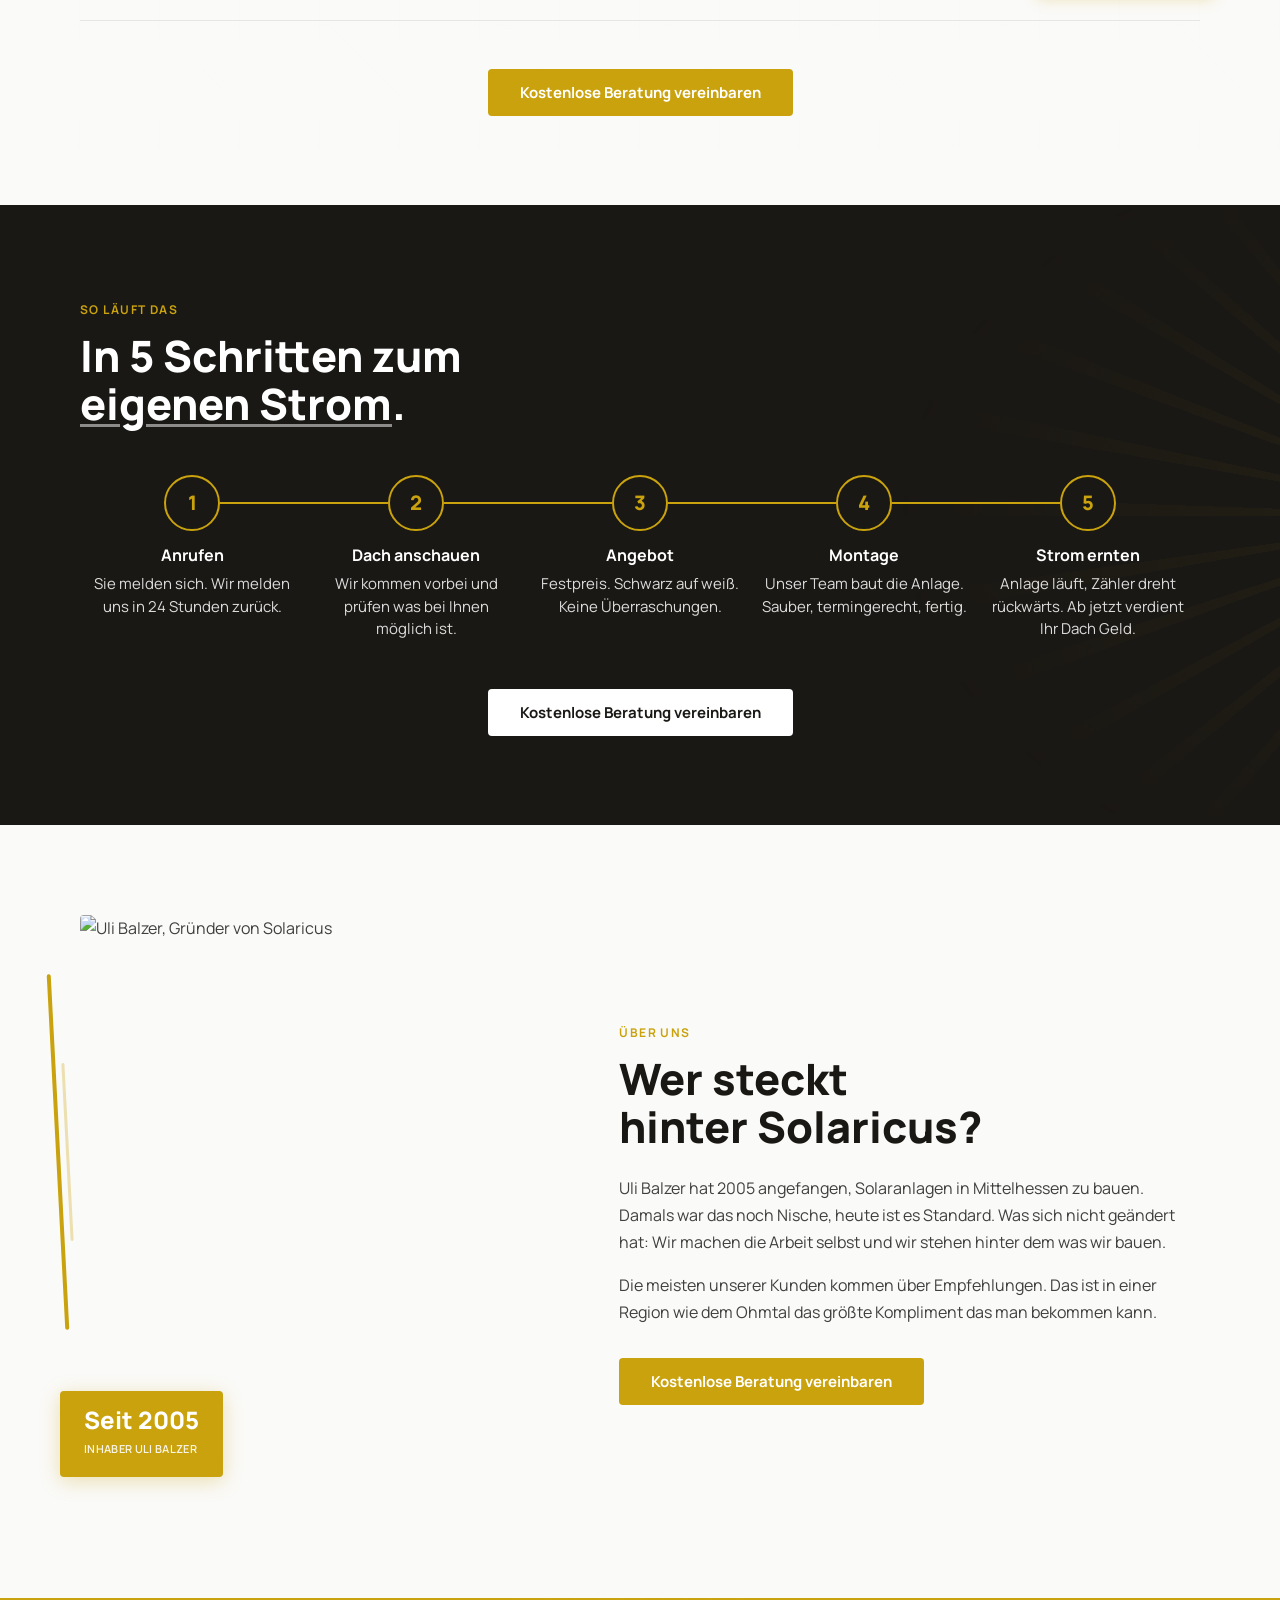
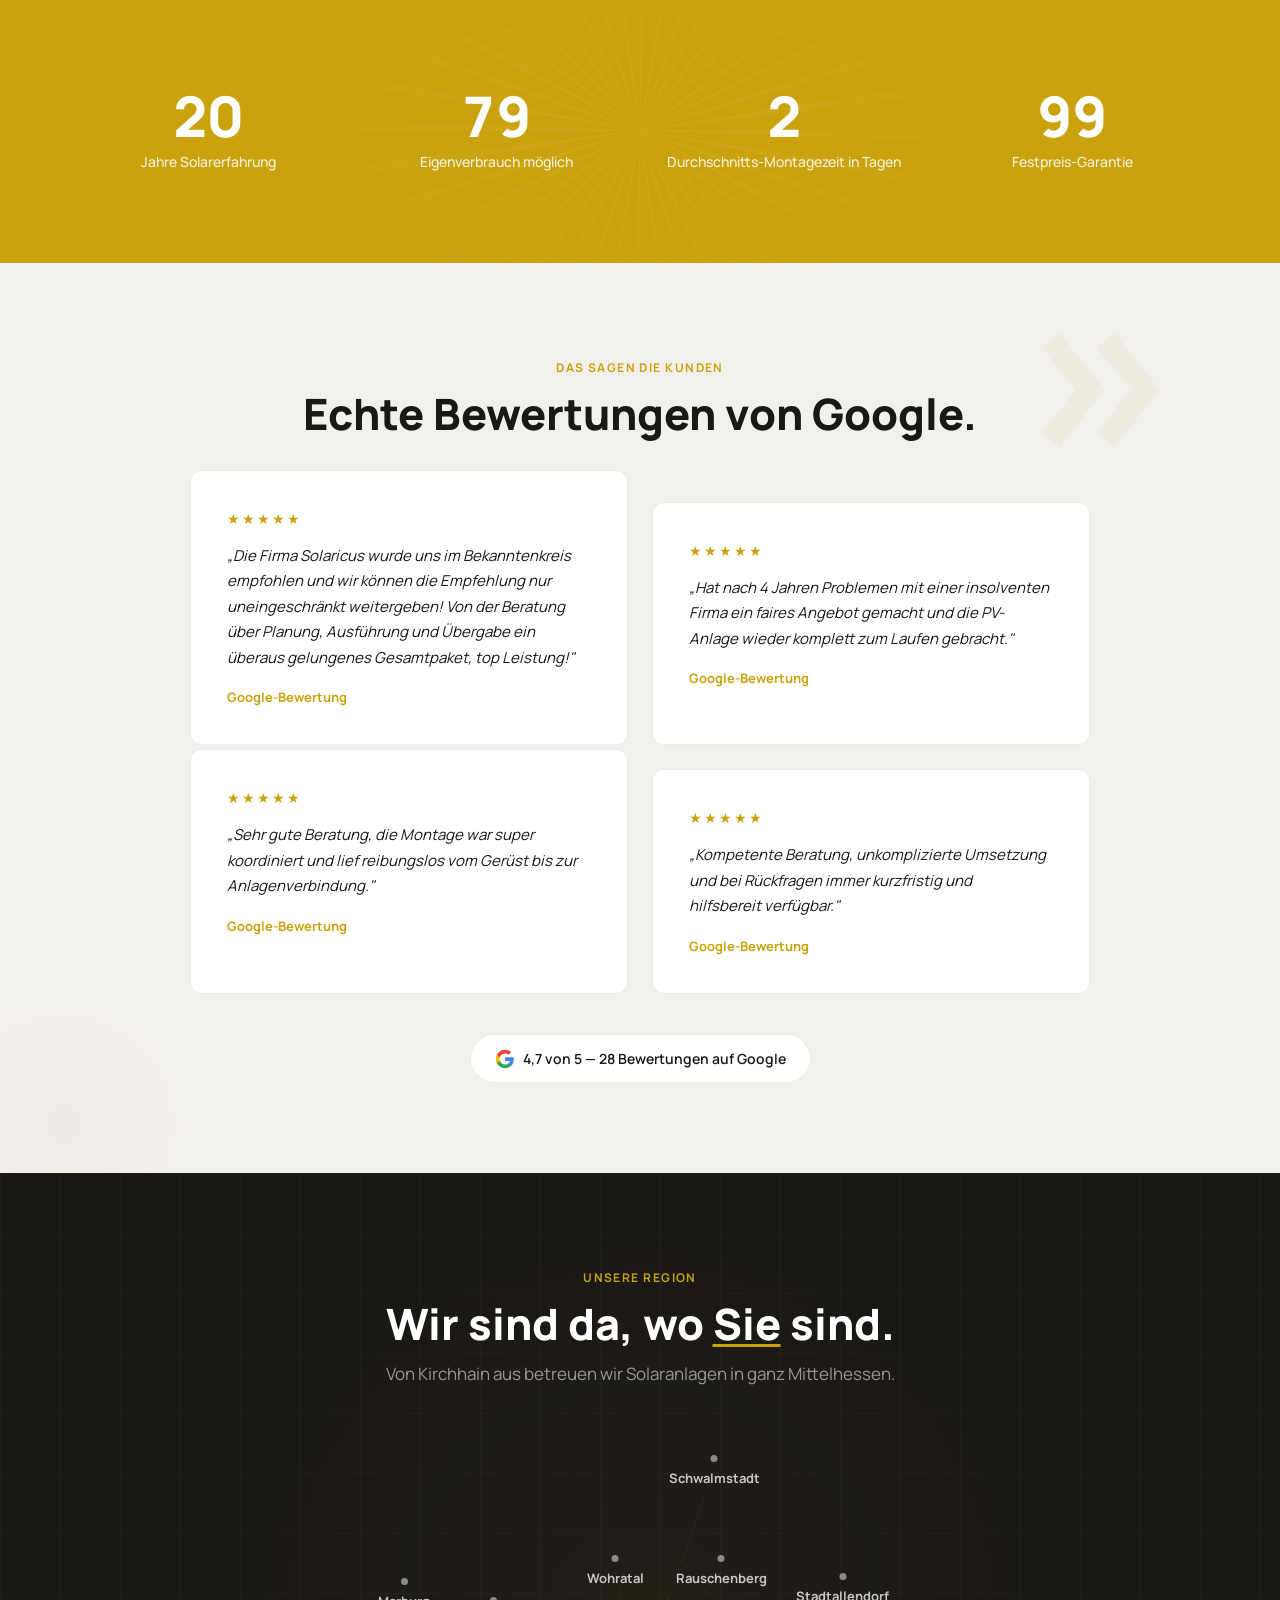
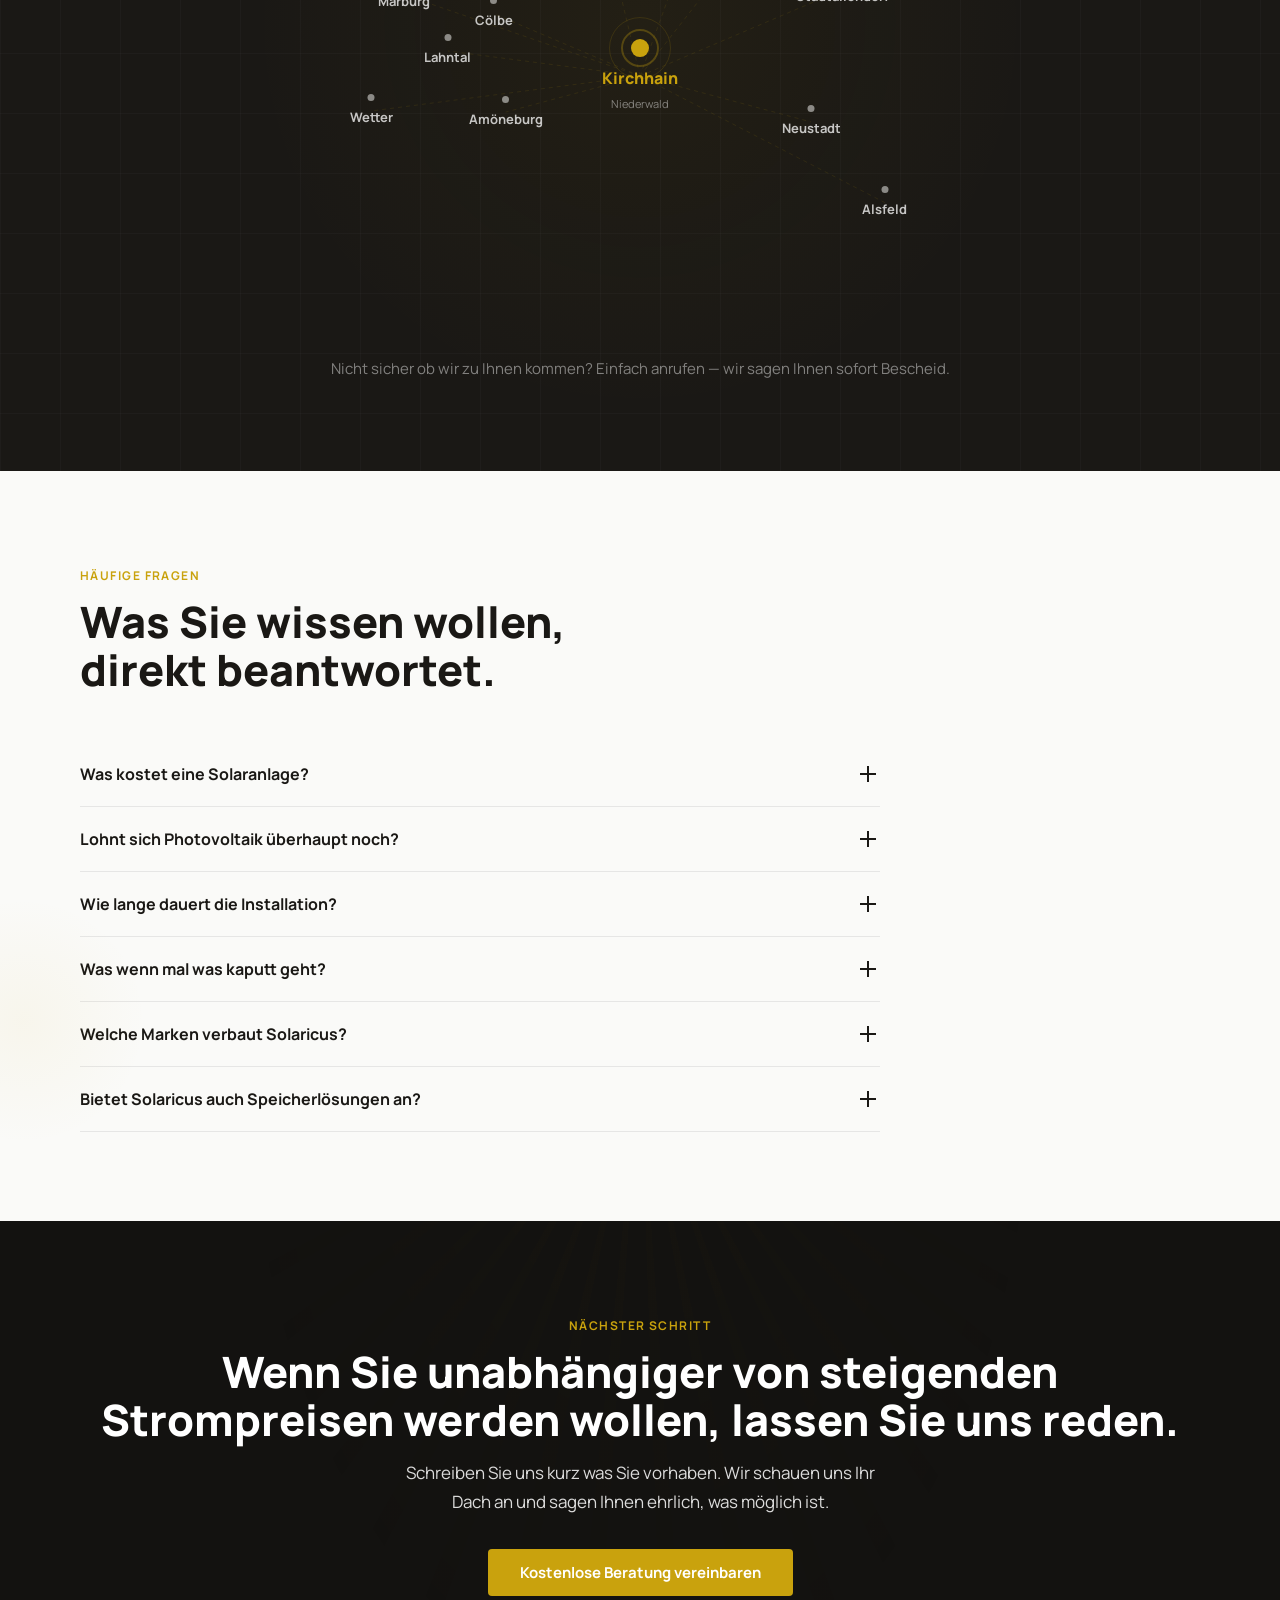
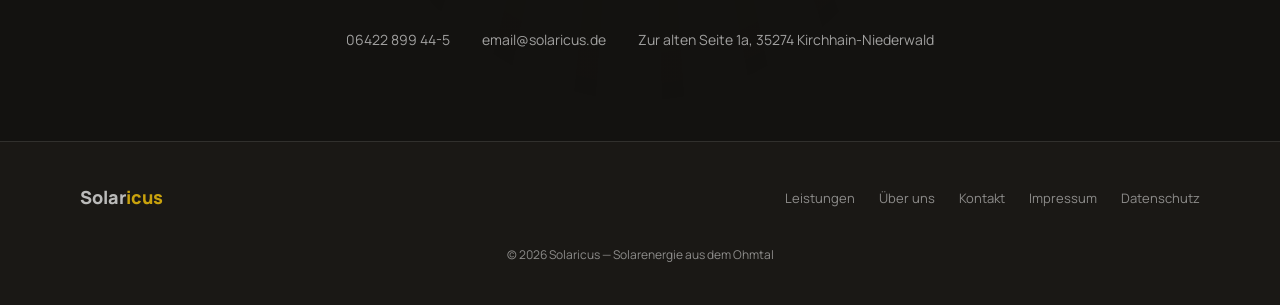
==== commit d2869ea7: "feat: Burger-Menü Mobile, alle Zahlen laufen hoch, Links gecheckt" ====
--- a/index.html
+++ b/index.html
@@ -37,6 +37,9 @@
       06422 899 44-5
     </a>
     <a href="formular.html" class="btn btn--primary nav__cta">Beratung</a>
+    <button class="nav__burger" aria-label="Menü öffnen" aria-expanded="false">
+      <span></span><span></span><span></span>
+    </button>
   </div>
 </nav>
 
@@ -475,11 +478,11 @@
         <div class="zahlen__label">Eigenverbrauch möglich</div>
       </div>
       <div class="zahlen__item reveal delay-3">
-        <div class="zahlen__zahl">2–3</div>
-        <div class="zahlen__label">Tage Montagezeit</div>
+        <div class="zahlen__zahl"><span data-ziel="3" data-suffix="">3</span></div>
+        <div class="zahlen__label">Durchschnitts-Montagezeit in Tagen</div>
       </div>
       <div class="zahlen__item reveal delay-4">
-        <div class="zahlen__zahl">100<span class="zahlen__einheit">%</span></div>
+        <div class="zahlen__zahl"><span data-ziel="100" data-suffix="%">100%</span></div>
         <div class="zahlen__label">Festpreis-Garantie</div>
       </div>
     </div>
--- a/style.css
+++ b/style.css
@@ -242,13 +242,70 @@
 .nav__tel svg { width: 16px; height: 16px; fill: var(--accent); }
 .nav__cta { display: none; }
 
+/* Burger: nur auf Mobile sichtbar */
+.nav__burger { display: none; }
+
 @media (max-width: 768px) {
-  .nav__links, .nav__tel { display: none; }
-  .nav__cta {
-    display: inline-flex;
-    padding: 0.625rem 1.25rem;
-    font-size: 0.8125rem;
-  }
+  .nav__links, .nav__tel, .nav__cta { display: none; }
+
+  /* Burger-Button */
+  .nav__burger {
+    display: flex;
+    flex-direction: column;
+    justify-content: center;
+    gap: 5px;
+    width: 32px;
+    height: 32px;
+    background: none;
+    border: none;
+    cursor: pointer;
+    padding: 4px;
+    margin-left: auto;
+  }
+  .nav__burger span {
+    display: block;
+    width: 100%;
+    height: 2px;
+    background: var(--text-dunkel);
+    border-radius: 2px;
+    transition: transform 0.3s ease, opacity 0.3s ease;
+  }
+  /* Burger → X Animation */
+  .nav__burger.is-open span:nth-child(1) { transform: translateY(7px) rotate(45deg); }
+  .nav__burger.is-open span:nth-child(2) { opacity: 0; }
+  .nav__burger.is-open span:nth-child(3) { transform: translateY(-7px) rotate(-45deg); }
+
+  /* Mobile Menü */
+  .nav__links {
+    display: flex !important;
+    flex-direction: column;
+    position: absolute;
+    top: 100%;
+    left: 0;
+    right: 0;
+    background: #fff;
+    border-top: 1px solid var(--border);
+    box-shadow: 0 8px 24px rgba(0,0,0,0.08);
+    padding: 1rem 0;
+    transform: translateY(-10px);
+    opacity: 0;
+    pointer-events: none;
+    transition: transform 0.3s ease, opacity 0.3s ease;
+  }
+  .nav__links.is-open {
+    transform: translateY(0);
+    opacity: 1;
+    pointer-events: auto;
+  }
+  .nav__links li { list-style: none; }
+  .nav__links a {
+    display: block;
+    padding: 0.75rem 1.5rem;
+    font-size: 1rem;
+    font-weight: 600;
+    color: var(--text-dunkel);
+  }
+  .nav__links a:hover { color: var(--accent); }
 }
 
 /* === HERO === */
